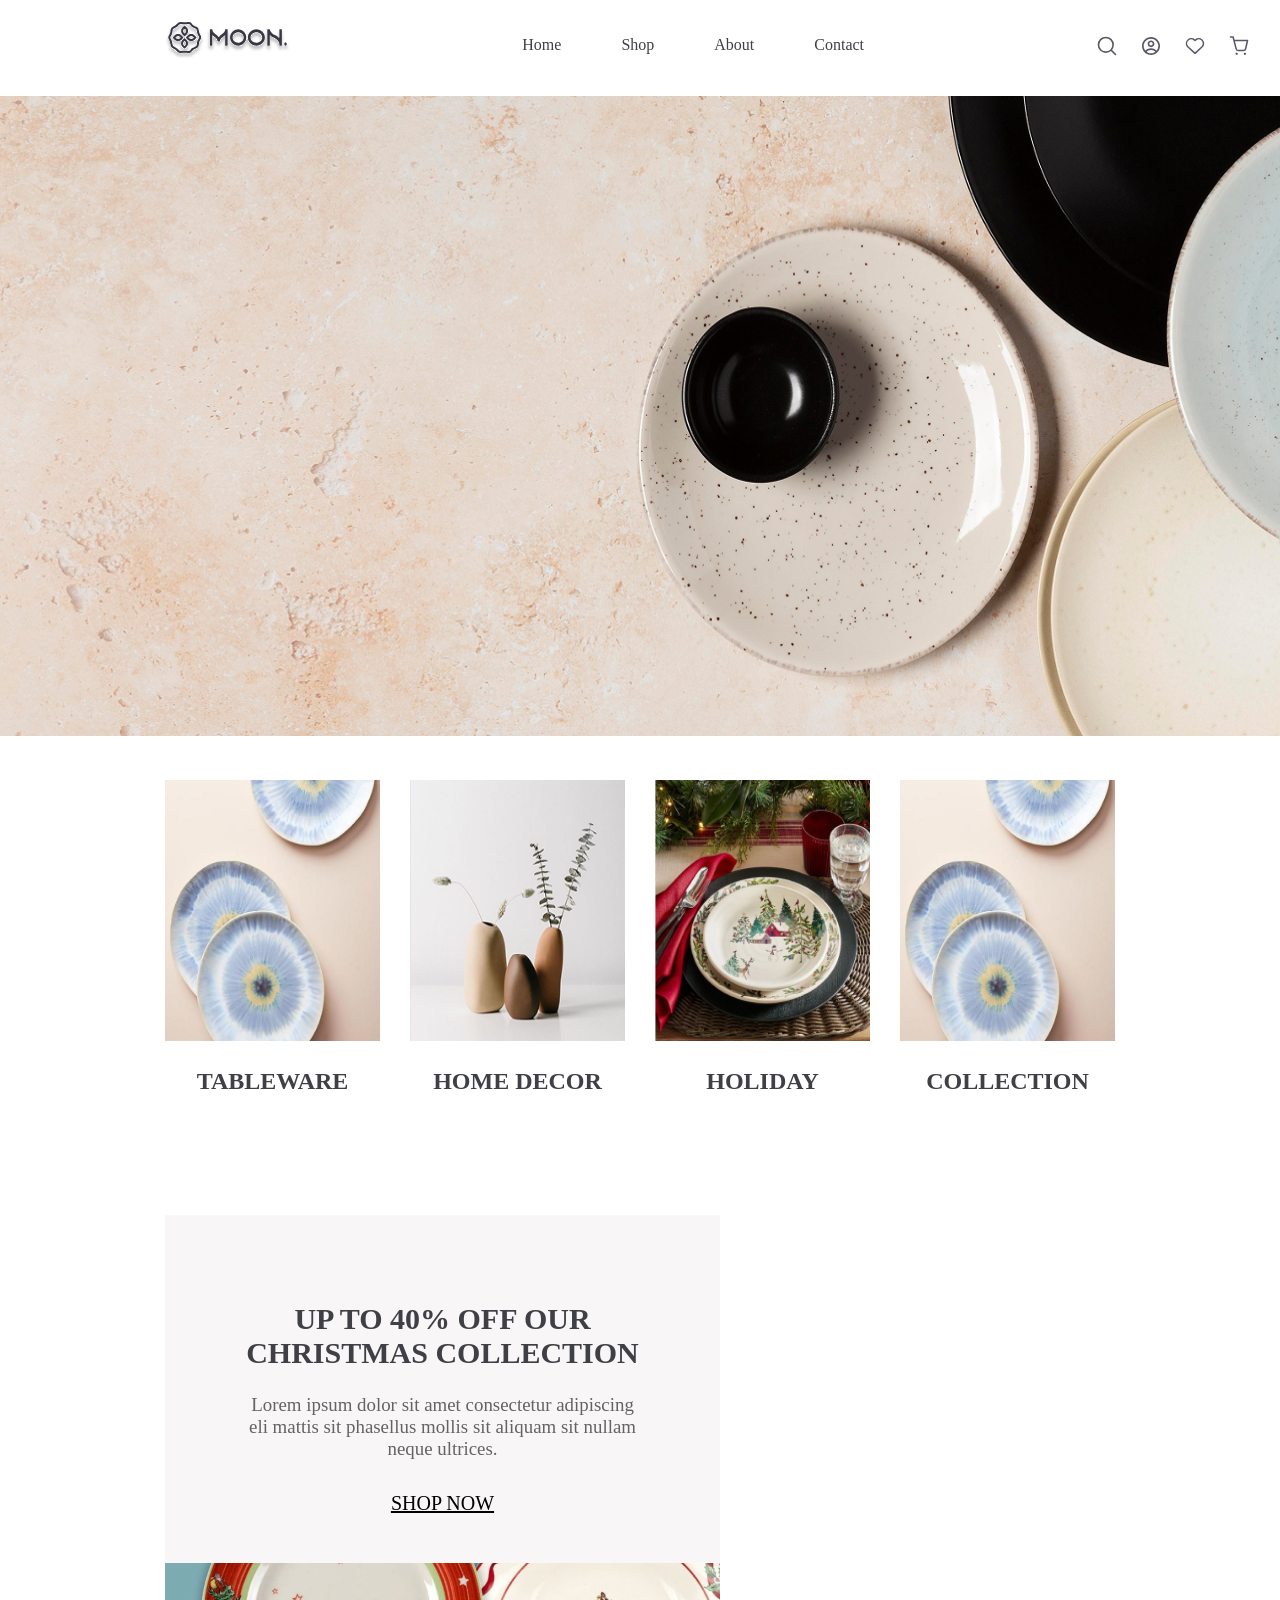
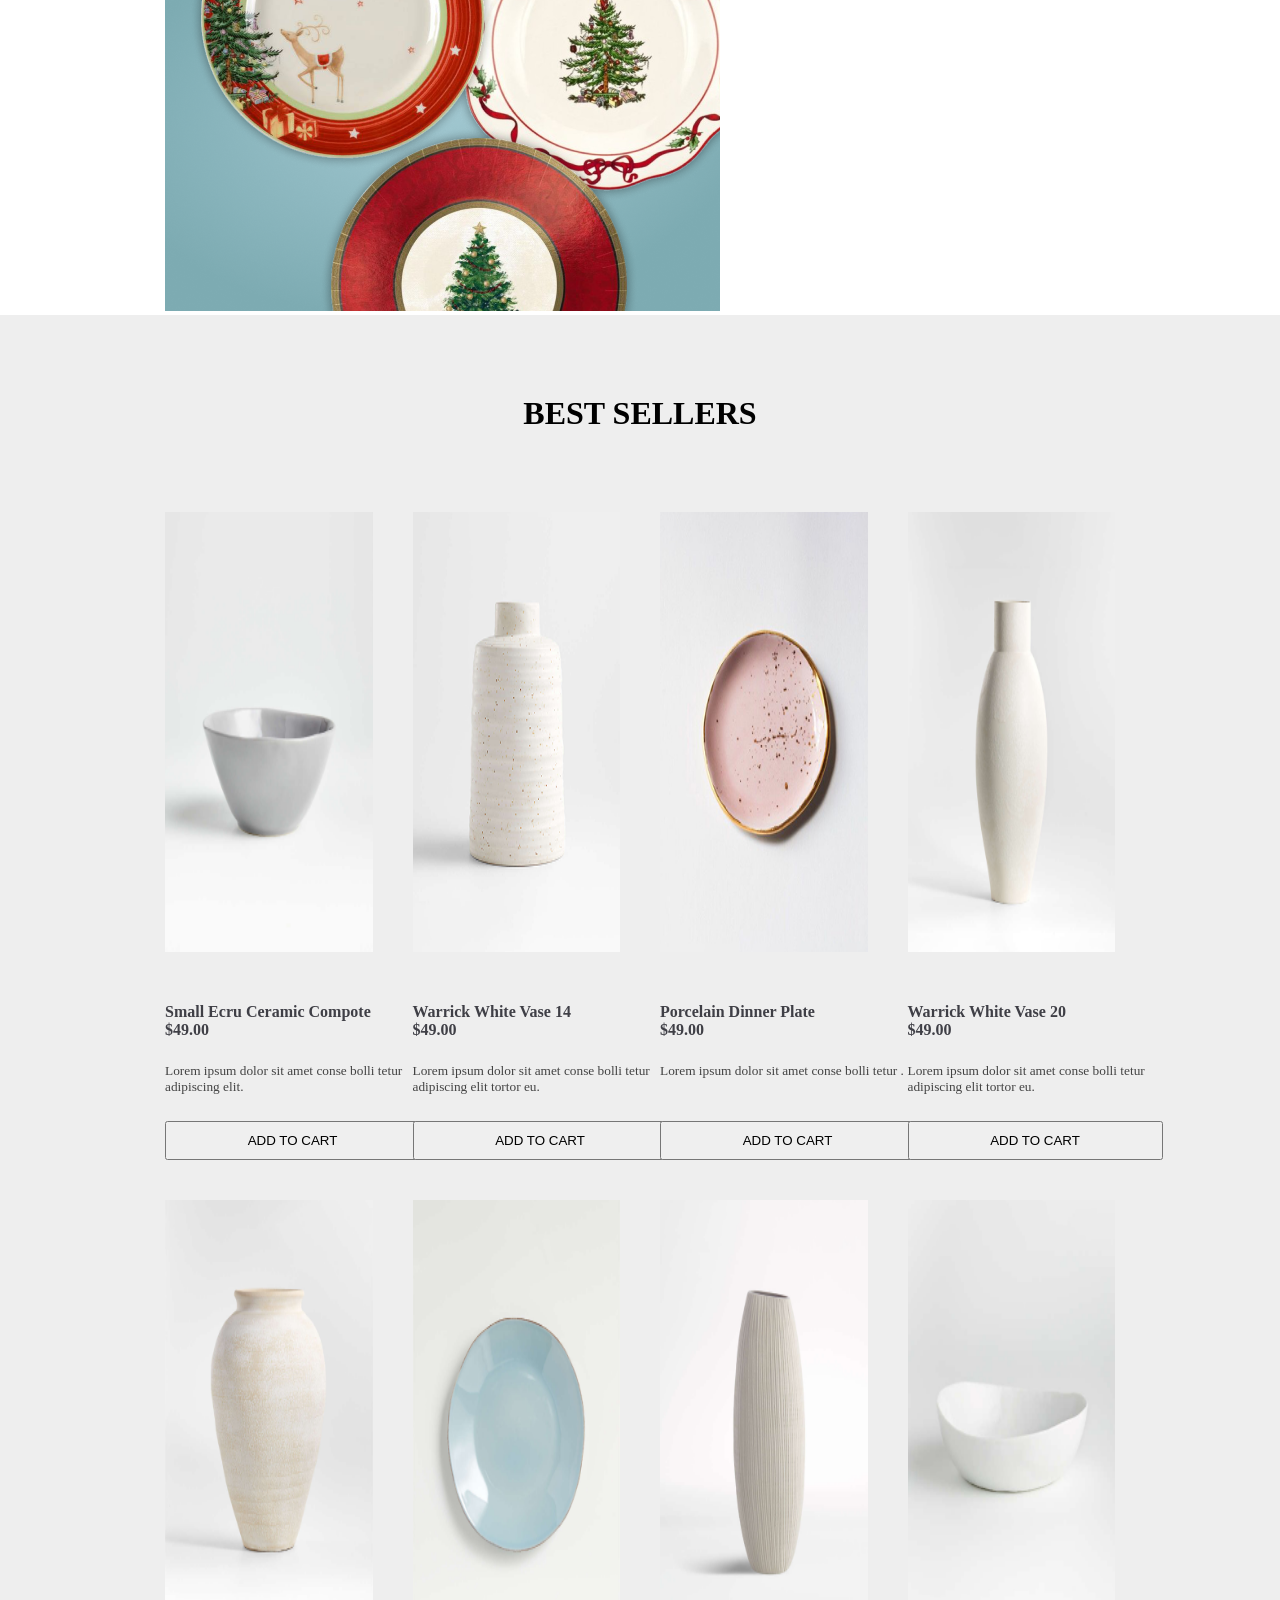
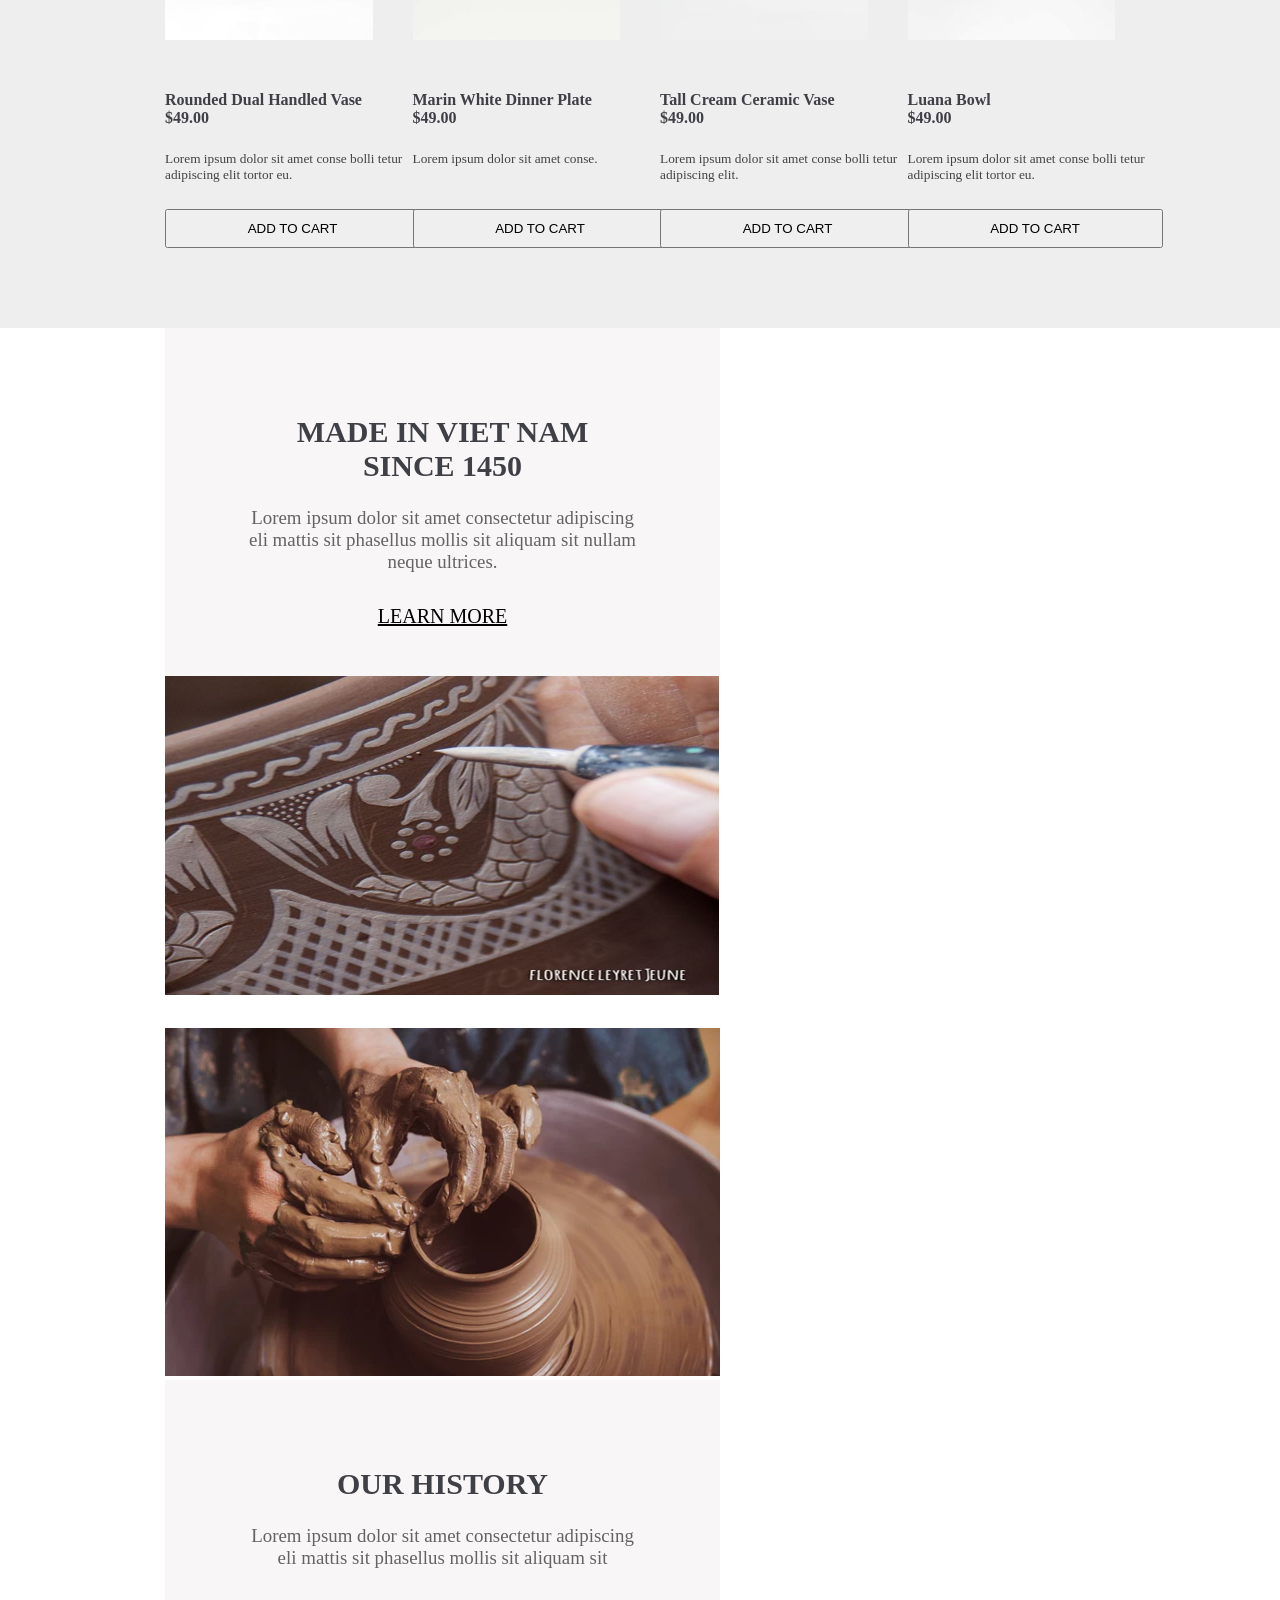
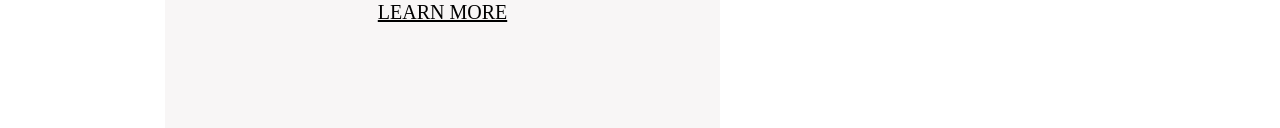
==== index.html @ b646a0d9 """ ====
<!DOCTYPE html>
<html lang="en">

<head>
    <meta charset="UTF-8">
    <meta name="viewport" content="width=device-width, initial-scale=1.0">
    <title>moon</title>
    <link rel="stylesheet" href="./assets/css/main.css" />
</head>

<body>
    <!-- this is the head of the page -->
    <div class="header">

        <div class="logo">
            <img src="./assets/img/logo.svg" width="145px" height="38.33px" />
        </div>

        <div class="list">
            <ul>
                <li> <a href="#"> Home</a> </li>
                <li> <a href="#"> Shop</a></li>
                <li> <a href="#"> About</a></li>
                <li> <a href="#"> Contact</a> </li>
            </ul>
        </div>

        <div class="icon">
            <ul>
                <li> <a href="#"> <img src="./assets/img/Search.svg" /> </a> </li>
                <li> <a href="#"> <img src="./assets/img/Avatar.svg" /> </a> </li>
                <li> <a href="#"> <img src="./assets/img/Heart.svg" /> </a> </li>
                <li> <a href="#"> <img src="./assets/img/Shopping cart.svg" /> </a> </li>
            </ul>
        </div>
    </div>

    <!-- This is a section num 1 -->
    <div class="slider">
        <img src="./assets/img/flat-lay-composition-different-sized-plates 1.png" width="100% " height="640px" />
    </div>


    <!-- This is a section num 2-->
    <div class="collection-section">

        <div class="collection">
            <img src="./assets/img/Collection.png" width="255px" height="261px" />
            <h2> TABLEWARE</h2>
        </div>


        <div class="collection">
            <img src="./assets/img/home decor.png" width="255px" height="261px" />
            <h2> HOME DECOR</h2>
        </div>

        <div class="collection">
            <img src="./assets/img/holiday.png" width="255px" height="261px" />
            <h2> HOLIDAY</h2>
        </div>


        <div class="collection">
            <img src="./assets/img/Collection.png" width="255px" height="261px" />
            <h2> COLLECTION</h2>
        </div>

    </div>


    <!-- This is a section num 3-->
    <div class="ecommerce">

        <div class="grid">
            <h2>UP TO 40% OFF OUR CHRISTMAS COLLECTION</h2>
            <p>Lorem ipsum dolor sit amet consectetur adipiscing eli mattis sit phasellus mollis sit aliquam sit nullam
                neque ultrices.</p>
            <a href="#"> SHOP NOW</a>
        </div>

        <div> <img src="./assets/img/our Christmas collection.png" width="555px" height="348px" />
        </div>


    </div>



    <!-- This is a section num 4 -->

    <div class="v2">

        <h1> BEST SELLERS </h1>


        <div class="Bestsellers">


            <div class=" size">
                <img src="./assets/img/Small Ecru Ceramic Compote $49.00.png" width="289px" height="440px" />
                <h2>Small Ecru Ceramic Compote <br /> $49.00 </h2>

                <p>Lorem ipsum dolor sit amet conse bolli tetur adipiscing elit.</p>
                <button>ADD TO CART</button>
            </div>


            <div class="size">
                <img src="./assets/img/Warrick White Vase 14 $49.png" width="289px" height="440px" />
                <h2> Warrick White Vase 14 <br /> $49.00</h2>
                <p> Lorem ipsum dolor sit amet conse bolli tetur adipiscing elit tortor eu.</p>
                <button>ADD TO CART</button>
            </div>


            <div class="size">
                <img src="./assets/img/Porcelain Dinner Plate $49.00.png" width="289px" height="440px" />
                <h2> Porcelain Dinner Plate
                    <br /> $49.00
                </h2>
                <p> Lorem ipsum dolor sit amet conse bolli tetur .</p>
                <button>ADD TO CART</button>
            </div>


            <div class="size">
                <img src="./assets/img/Warrick White Vase 20 $49.00.png" width="289px" height="440px" />
                <h2> Warrick White Vase 20
                    <br /> $49.00
                </h2>
                <p> Lorem ipsum dolor sit amet conse bolli tetur adipiscing elit tortor eu.</p>
                <button>ADD TO CART</button>
            </div>


            <div class="size">
                <img src="./assets/img/Rounded Dual Handled Vase $49.00.png" width="289px" height="440px" />
                <h2> Rounded Dual Handled Vase <br /> $49.00</h2>
                <p> Lorem ipsum dolor sit amet conse bolli tetur adipiscing elit tortor eu.</p>
                <button>ADD TO CART</button>
            </div>


            <div class="size">
                <img src="./assets/img/Marin White Dinner Plate $49.00.png" width="289px" height="440px" />
                <h2> Marin White Dinner Plate <br /> $49.00</h2>
                <p> Lorem ipsum dolor sit amet conse.</p>
                <button>ADD TO CART</button>
            </div>


            <div class="size">
                <img src="./assets/img/Tall Cream Ceramic Vase.png" width="289px" height="440px" />
                <h2> Tall Cream Ceramic Vase <br /> $49.00 </h2>
                <p>Lorem ipsum dolor sit amet conse bolli tetur adipiscing elit. </p>
                <button>ADD TO CART</button>
            </div>


            <div class="size">
                <img src="./assets/img/Luana Bowl $49.00.png" width="289px" height="440px" />
                <h2>Luana Bowl <br /> $49.00 </h2>
                <p> Lorem ipsum dolor sit amet conse bolli tetur adipiscing elit tortor eu.</p>
                <button>ADD TO CART</button>
            </div>


        </div>
    </div>


    <!-- This is a section num 5 -->

    <div class="row-sec">

        <div class="row">
            <h2> MADE IN VIET NAM <br /> SINCE 1450 </h2>
            <p> Lorem ipsum dolor sit amet consectetur adipiscing eli mattis
                sit phasellus mollis sit aliquam sit nullam
                neque ultrices. </p>
            <a href="#"> LEARN MORE</a>
        </div>

        <div> <img src="./assets/img/madeinvit.png" width="555px" height="348px" /> </div>
    </div>



    <div class="row-sec">

        <div> <img src="./assets/img/our his.png" width="555px" height="348px" /> </div>

        <div class="row">
            <h2> OUR HISTORY</h2>
            <p>Lorem ipsum dolor sit amet consectetur adipiscing eli mattis sit
                phasellus mollis sit aliquam sit </p>
            <a href="#"> LEARN MORE</a>
        </div>


    </div>


</body>

</html>
---- assets/css/main.css ----
* {
    padding: 0;
    margin: 0;
    box-sizing: border-box;
}

.header {
    flex-wrap: wrap;
    display: flex;
    gap: 232.5px;
}

.logo {
    padding: 21.84px 0px;
    margin-left: 165px;
}

.list ul {
    padding: 36px 0px;
    display: flex;
    list-style-type: none;
    gap: 60px;
}


.list a {
    text-decoration: none !important;
    color: #3f3f46;
}


.icon ul {
    display: flex;
    list-style-type: none;
    gap: 24px;
    padding: 36px 0px;
}

.collection-section {
    flex-wrap: wrap;
    padding-top: 40px;
    padding-bottom: 40px;
    margin: 0px 165px;
    display: flex;
    text-align: center;
    gap: 30px;

}


.collection {

    width: calc((100% - 90px) /4);
}

img {
    width: 100%;
}

h2 {
    margin-top: 23px;
    color: #3f3f46;
}


.Bestsellers {
    flex-wrap: wrap;
    display: flex;
    gap: 40px;
    text-align: left;
    padding-left: 165px;
    padding-right: 165px;
}


.Bestsellers h2 {

    padding: 24px 0px;
    font-size: medium;
}

.Bestsellers p {

    font-size: smaller;
    color: #434343;
    width: 255px;
    height: 32px;
    padding-bottom: 58px;
}

.Bestsellers button {
    width: 255px;
    height: 39px;

}

.v2 {

    padding-bottom: 80px;
    background-color: #EEEEEE;

}

h1 {
    padding: 80px 0px;

    text-align: center
}

.size {
    width: calc((100% - 120px) /4);
}

.ecommerce {
    display: flex;
    flex-wrap: wrap;
    padding-left: 165px;
    padding-right: 165px;
    margin-top: 80px;
}

.grid {
    text-align: center;
    background-color: #f8f6f6;
    width: 555px;
    height: 348px;
}

.grid h2 {
    padding-top: 64px;
    padding-bottom: 24px;
    padding-left: 78.5px;
    padding-right: 78.5px;
    font-size: 30px;
}

.grid p {
    padding-top: 0px;
    padding-bottom: 32px;
    padding-left: 83px;
    padding-right: 83px;
    text-align: center;
    font-size: 18.89px;
    color: #646363;
}

.grid a {
    font-size: 20px;
    color: black;
}



.row-sec {
    display: flex;
    flex-wrap: wrap;
    padding-left: 165px;
    padding-right: 165px;
    margin-top: 0px;
}


.row {
    background-color: #f8f6f6;
    text-align: center;
    width: 555px;
    height: 348px;
}

.row h2 {
    padding-top: 64px;
    padding-bottom: 24px;
    padding-left: 78.5px;
    padding-right: 78.5px;
    font-size: 30px;
}

.row p {
    width: 555px;
    padding-top: 0px;
    padding-bottom: 32px;
    padding-left: 83px;
    padding-right: 83px;
    text-align: center;
    font-size: 18.89px;
    color: #646363;

}

.row a {
    font-size: 20px;
    color: black;
}

.row-sec img {
    width: 555px;
    height: 348px;
}
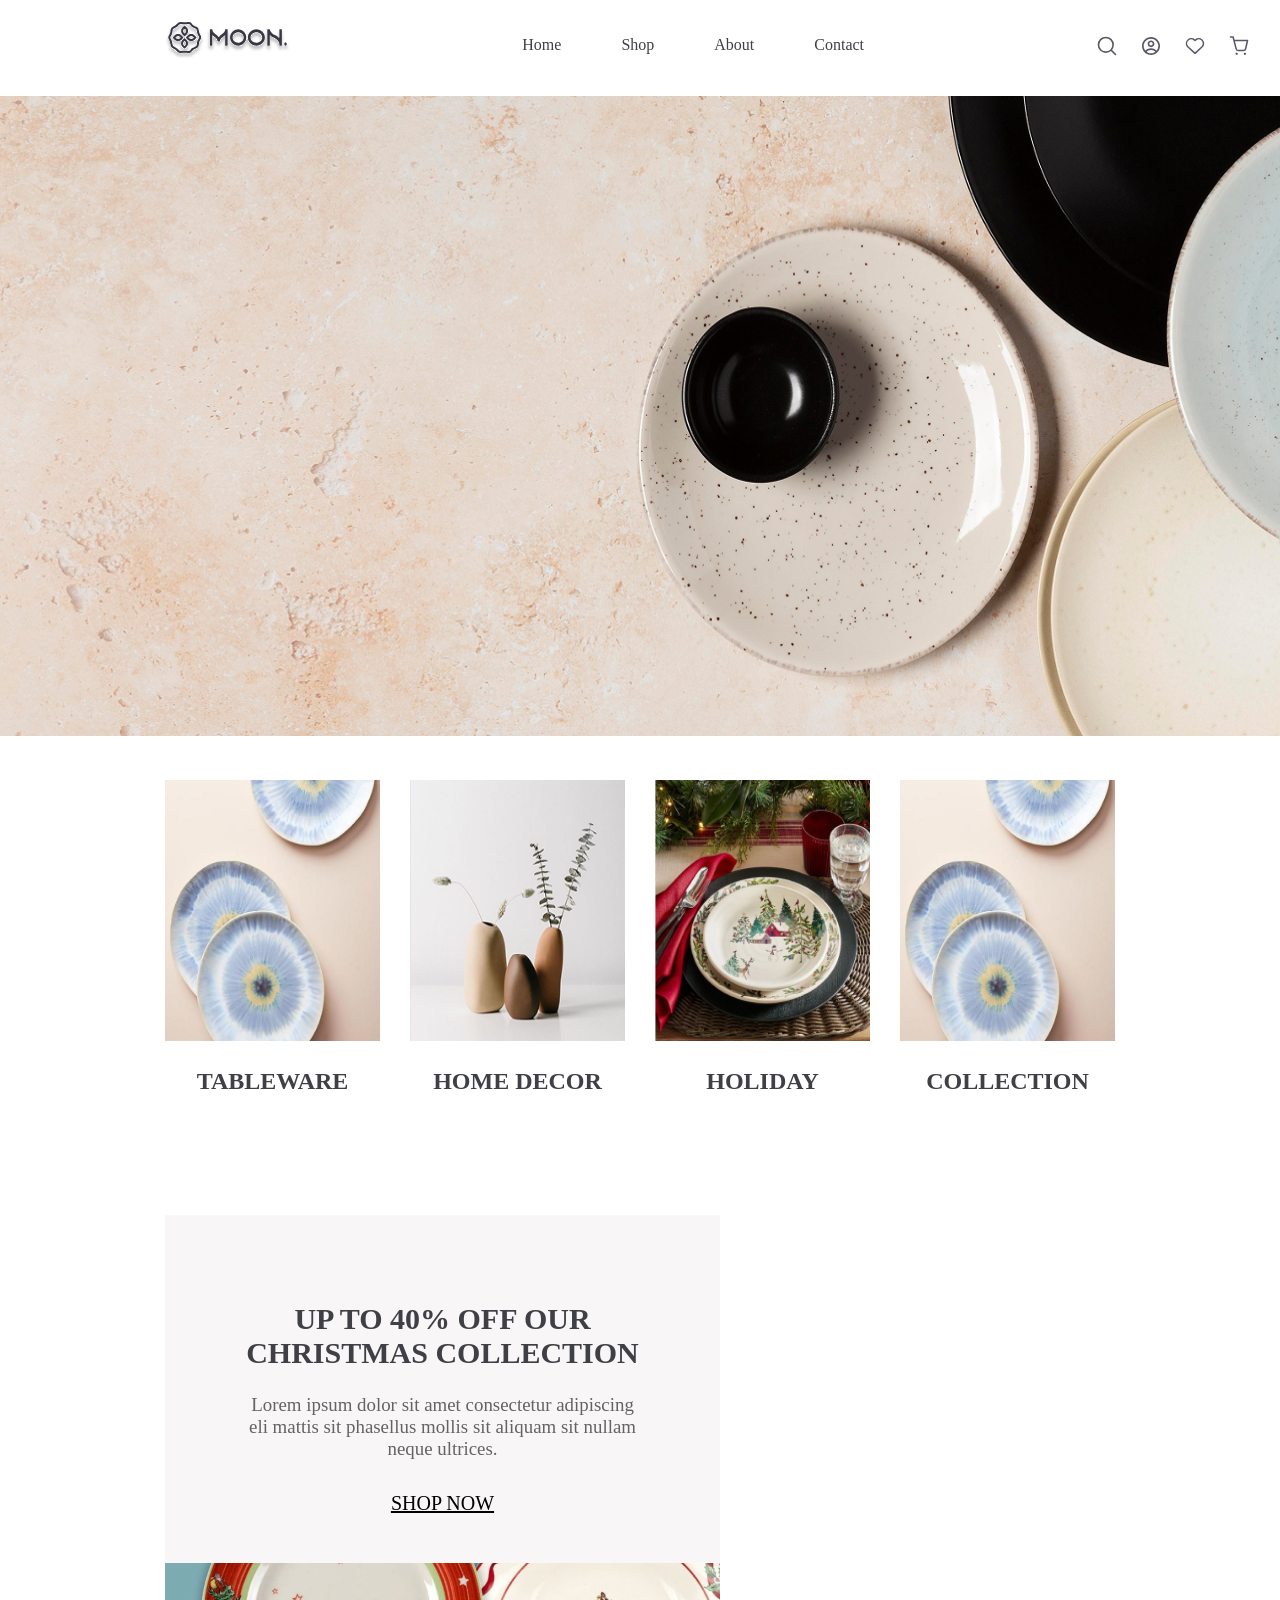
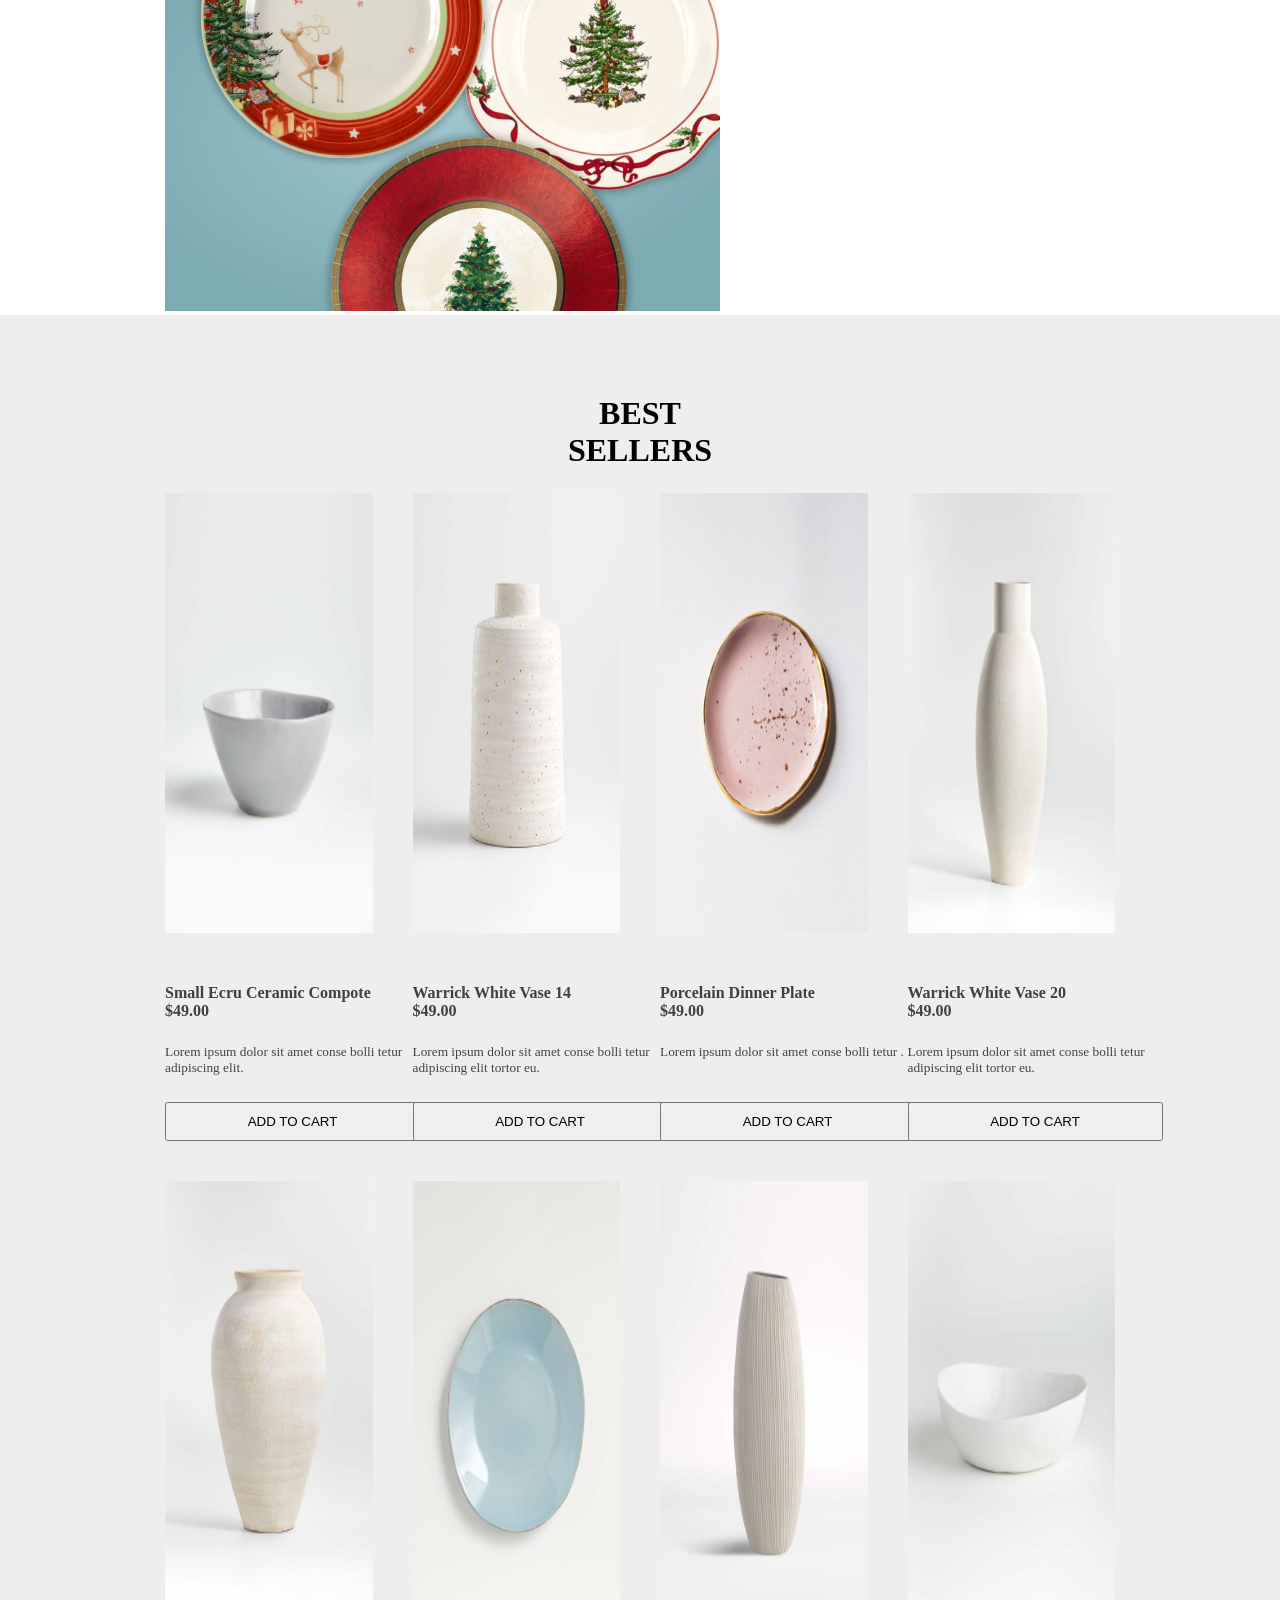
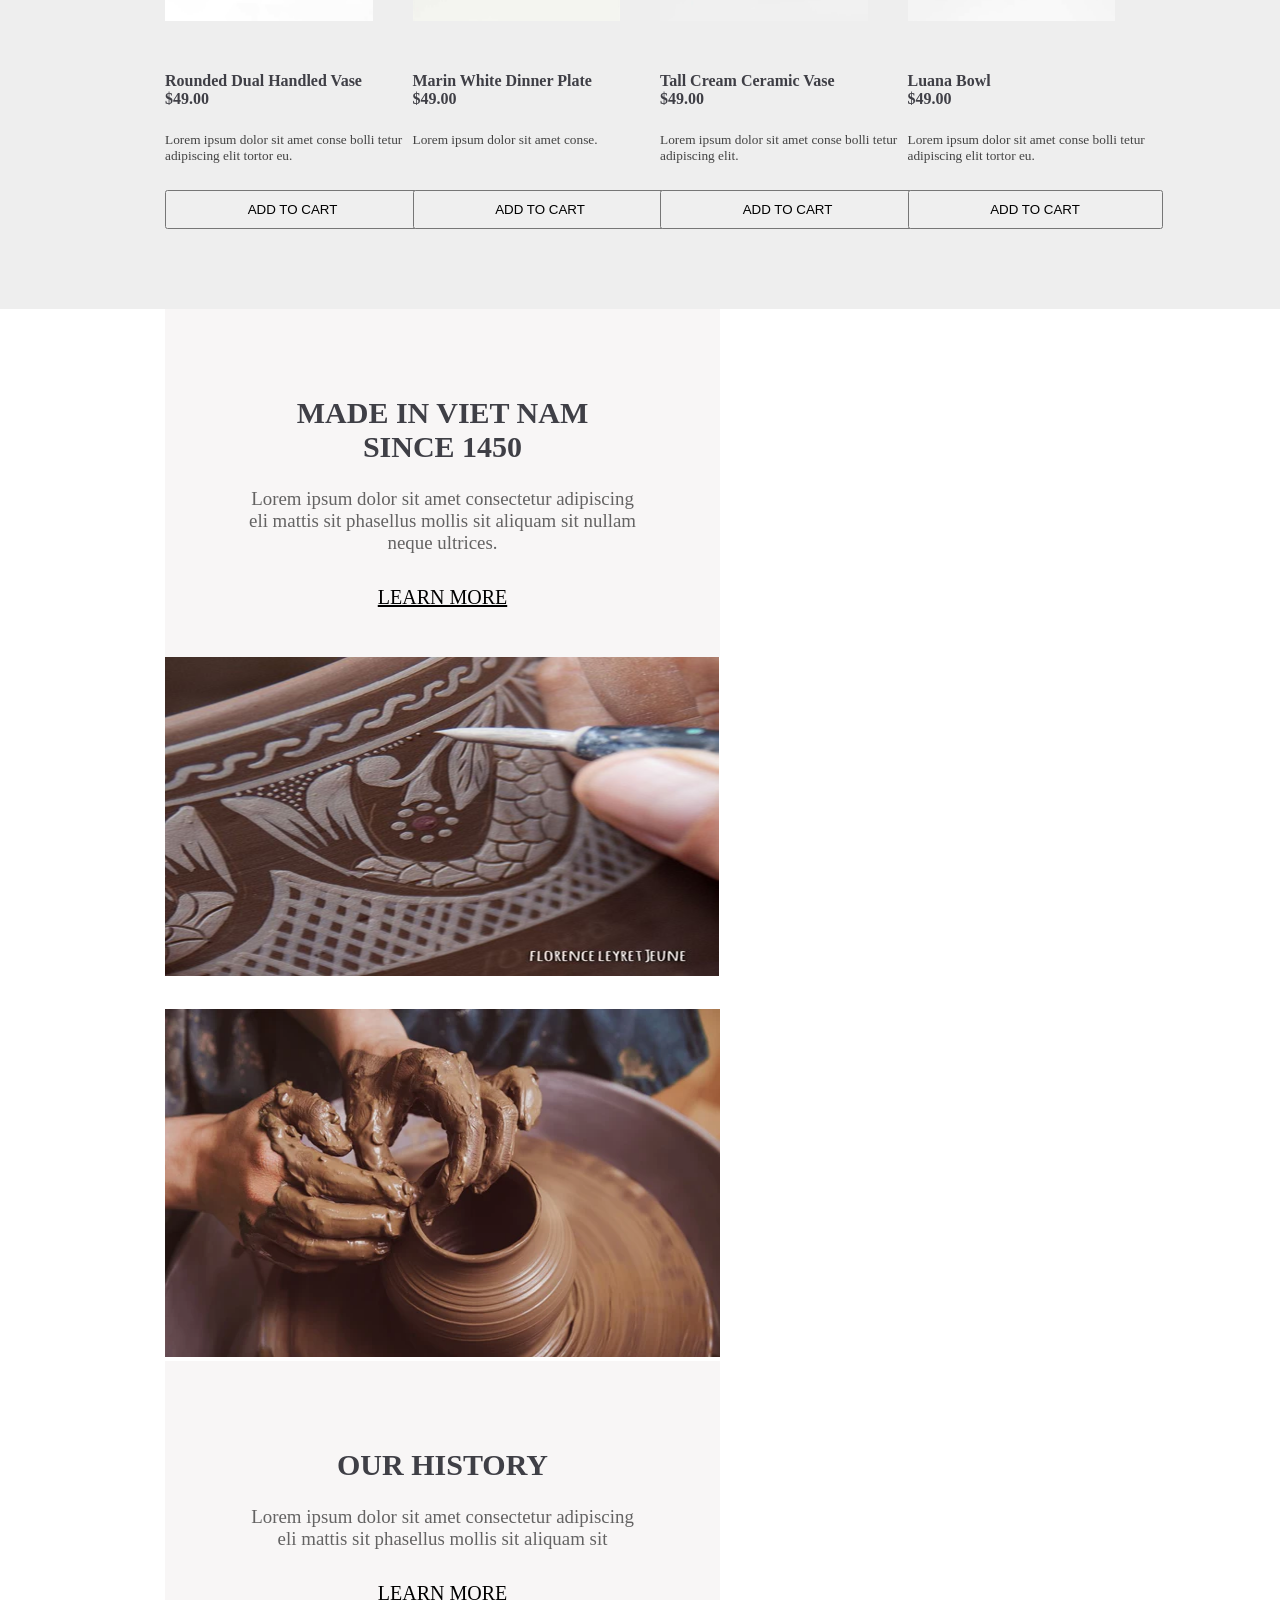
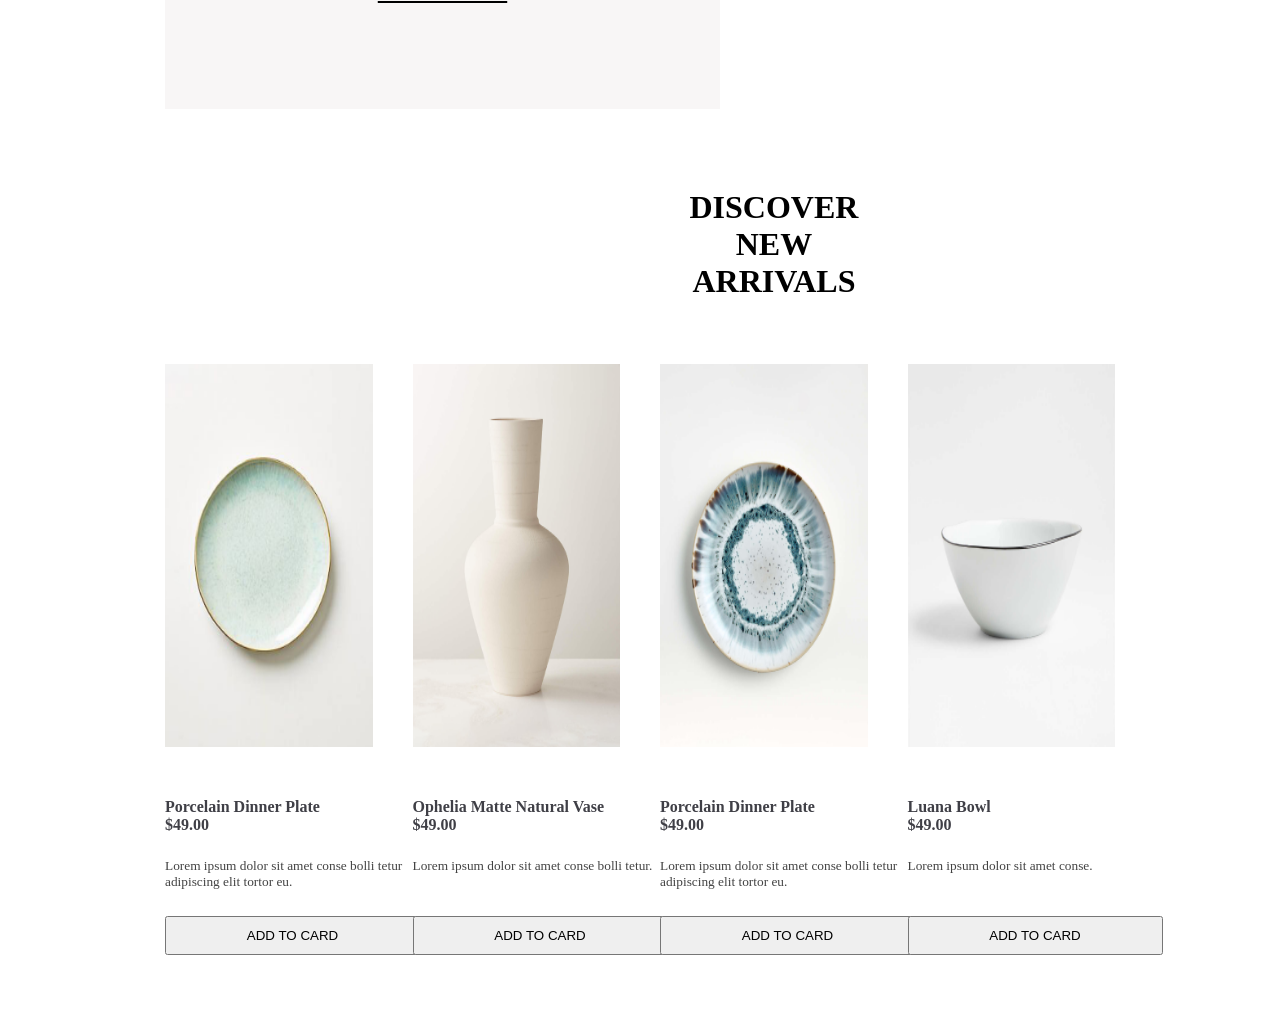
==== commit d13eab34: """ ====
--- a/index.html
+++ b/index.html
@@ -198,8 +198,63 @@
             <a href="#"> LEARN MORE</a>
         </div>
 
-
-    </div>
+    </div>
+
+    <!-- This is a section num 6 -->
+
+    <div class="v1">
+
+        <div class="Bestsellers">
+
+            <h1> DISCOVER NEW ARRIVALS </h1>
+
+
+            <div class="size">
+                <img src="./assets/img/Porcelain Dinner Plate $49.png" width="255px " height="383px" />
+                <h2> Porcelain Dinner Plate
+                    <br /> $49.00
+                </h2>
+                <p>Lorem ipsum dolor sit amet conse bolli tetur adipiscing elit tortor eu. </p>
+                <button> ADD TO CARD </button>
+            </div>
+
+
+            <div class="size">
+                <img src="./assets/img/Ophelia Matte Natural  Vase $49.00.png" width="255px " height="383px" />
+                <h2> Ophelia Matte Natural Vase
+                    <br /> $49.00
+                </h2>
+                <p>Lorem ipsum dolor sit amet conse bolli tetur. </p>
+                <button>ADD TO CARD </button>
+
+            </div>
+
+
+            <div class="size">
+
+                <img src="./assets/img/Porcelain Dinner Plate.png" width="255px " height="383px" />
+                <h2>Porcelain Dinner Plate <br />$49.00 </h2>
+                <p> Lorem ipsum dolor sit amet conse bolli tetur adipiscing elit tortor eu.</p>
+                <button> ADD TO CARD </button>
+            </div>
+
+
+
+            <div class="size">
+                <img src="./assets/img/Luana Bowl $49.png" width="255px" height="383px" />
+                <h2> Luana Bowl
+                    <br /> $49.00
+                </h2>
+                <p> Lorem ipsum dolor sit amet conse.</p>
+                <button> ADD TO CARD </button>
+
+
+            </div>
+        </div>
+
+
+    </div>
+
 
 
 </body>
--- a/assets/css/main.css
+++ b/assets/css/main.css
@@ -71,6 +71,7 @@
     padding-left: 165px;
     padding-right: 165px;
 }
+
 
 
 .Bestsellers h2 {
@@ -95,16 +96,22 @@
 }
 
 .v2 {
-
     padding-bottom: 80px;
     background-color: #EEEEEE;
-
+}
+
+.v1 {
+    padding-bottom: 80px;
 }
 
 h1 {
-    padding: 80px 0px;
-
-    text-align: center
+
+    padding-left: 524.5px;
+    padding-right: 524.5px;
+    padding-top: 80px;
+    padding-bottom: 24px;
+    font-size: 200%;
+    text-align: center;
 }
 
 .size {
@@ -176,7 +183,7 @@
 }
 
 .row p {
-    width: 555px;
+
     padding-top: 0px;
     padding-bottom: 32px;
     padding-left: 83px;
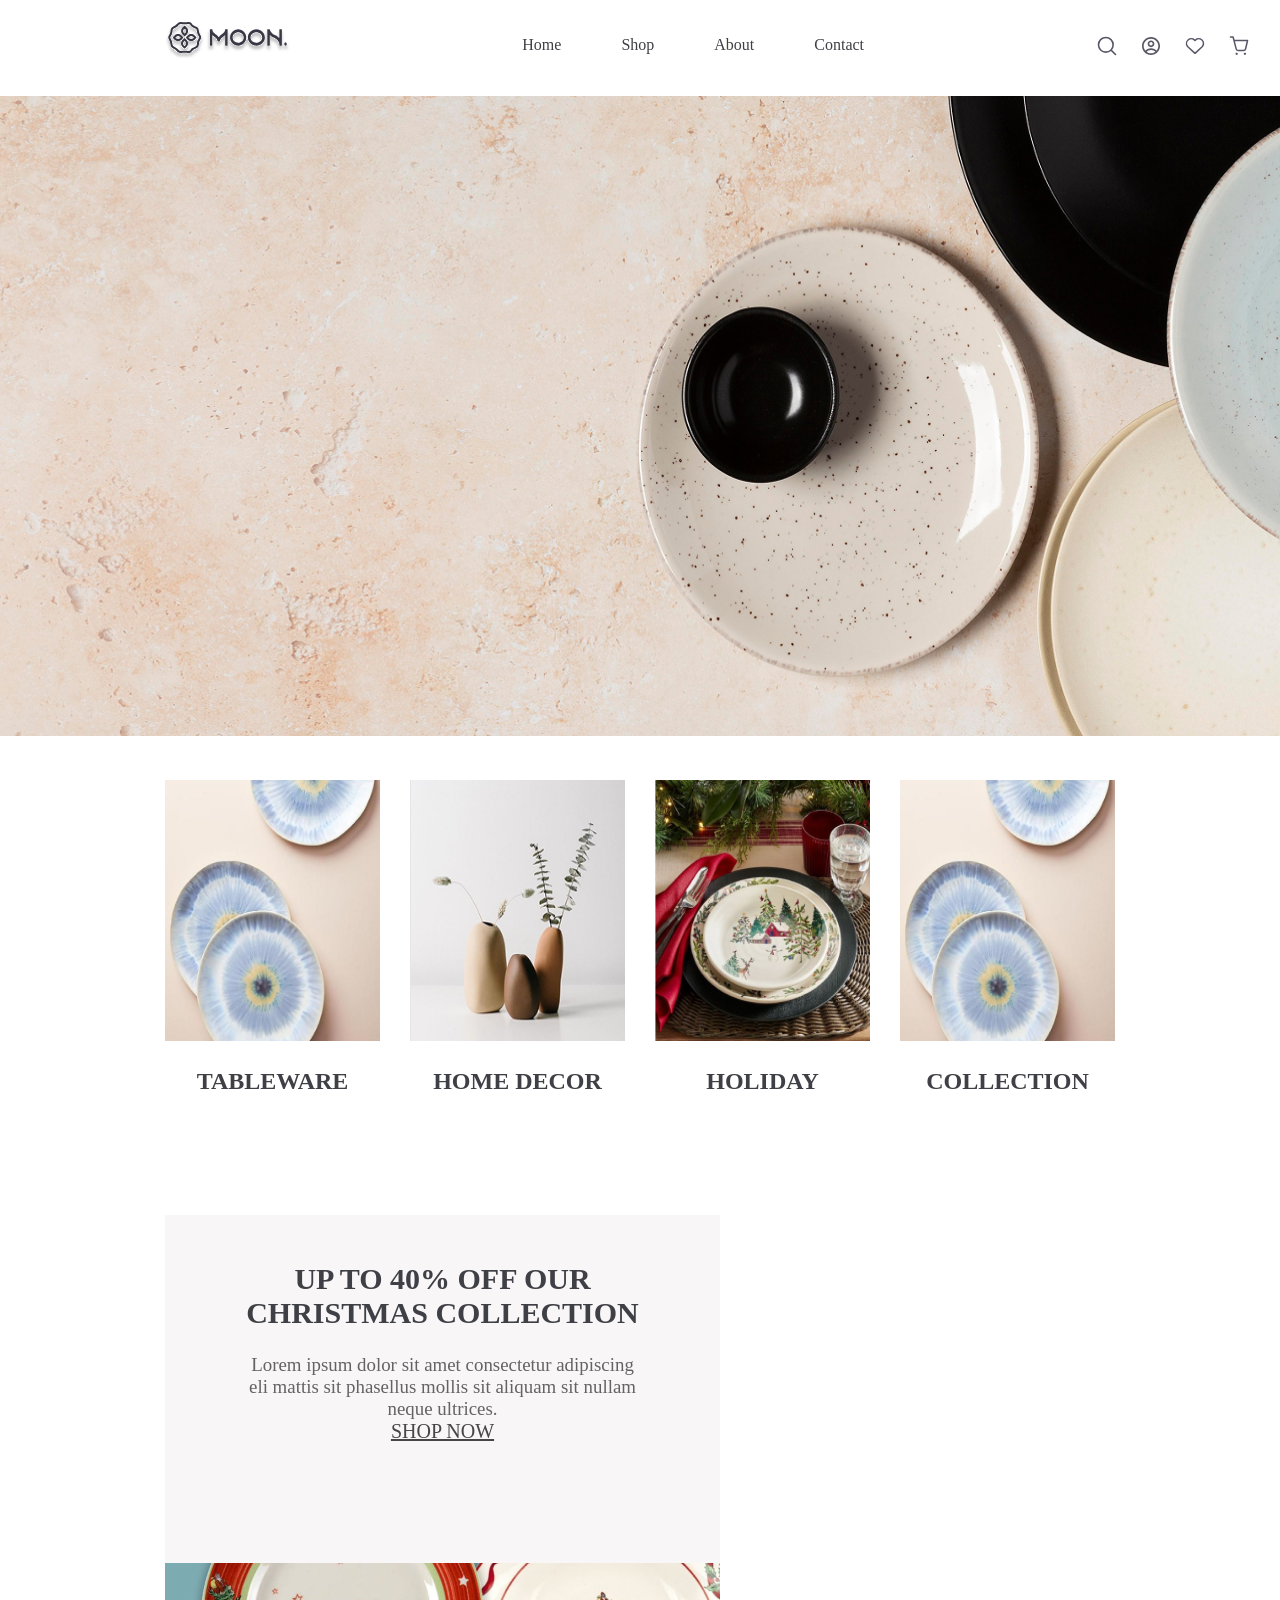
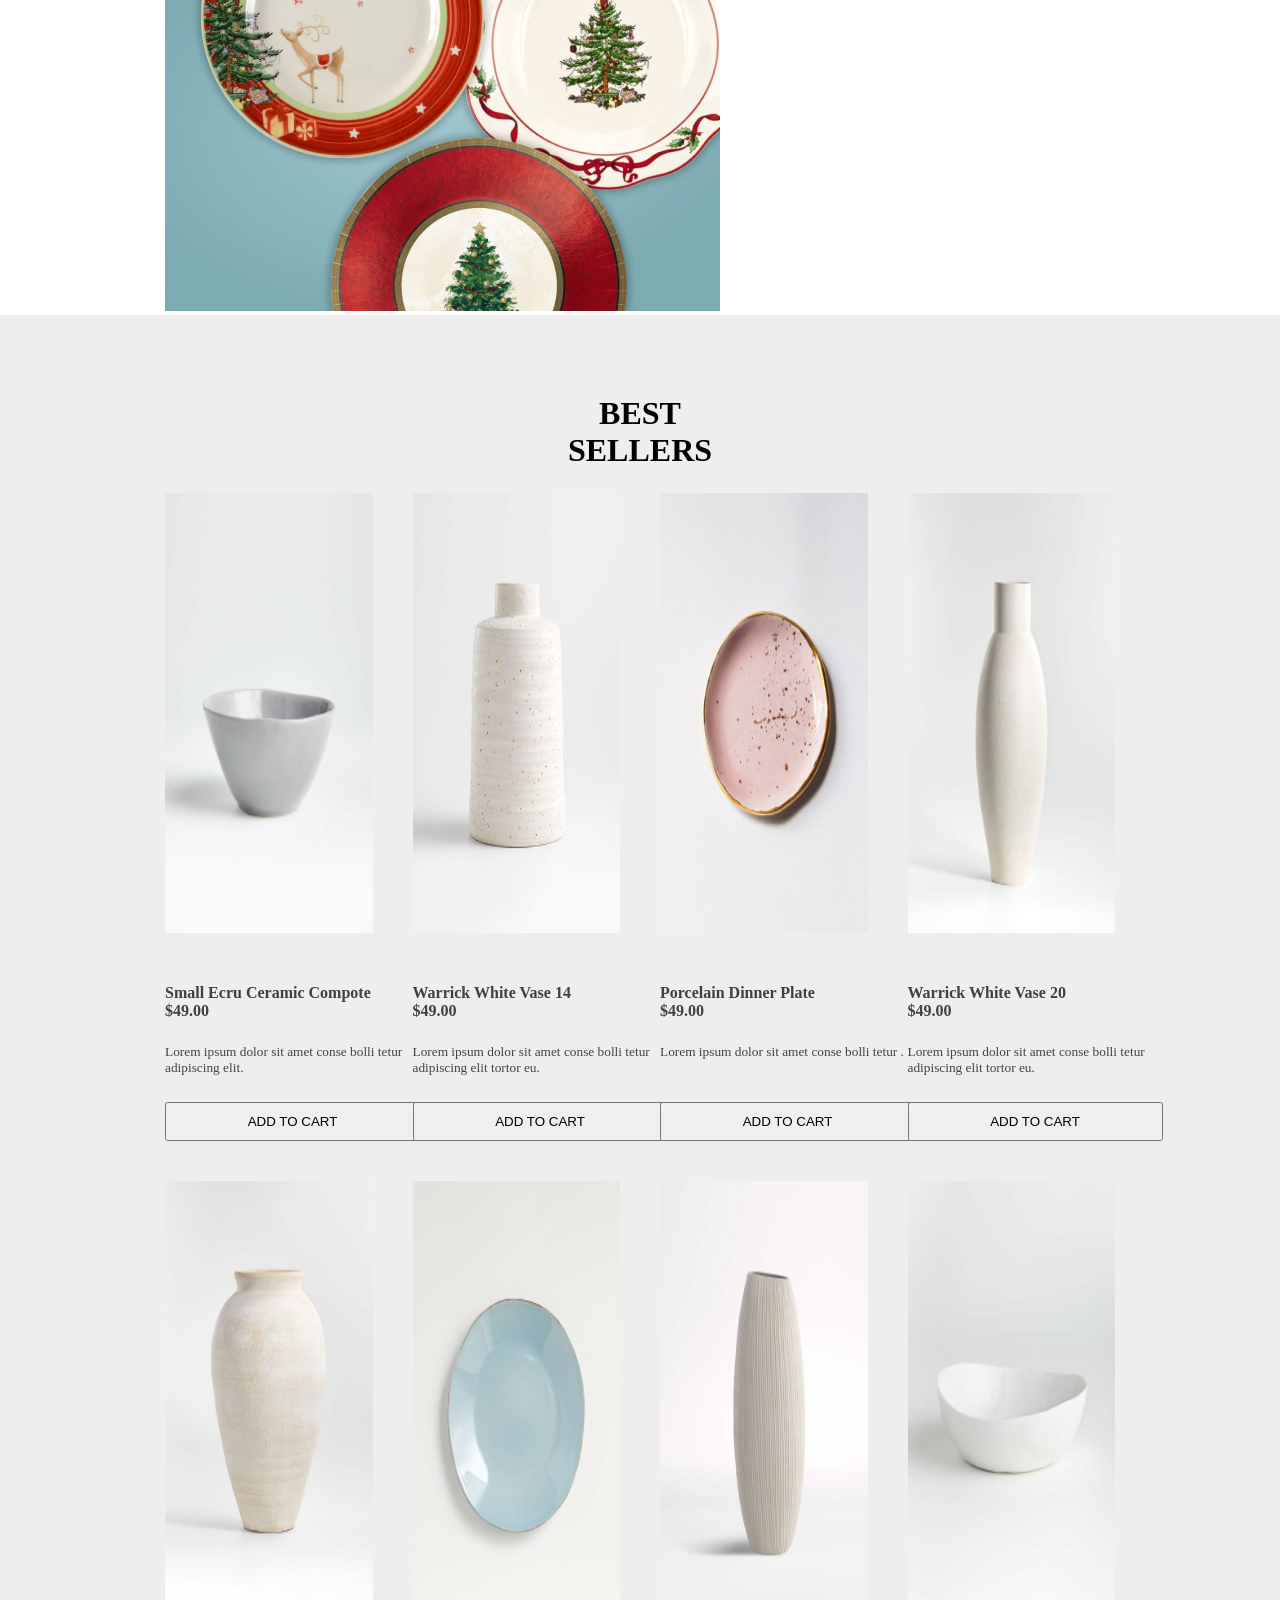
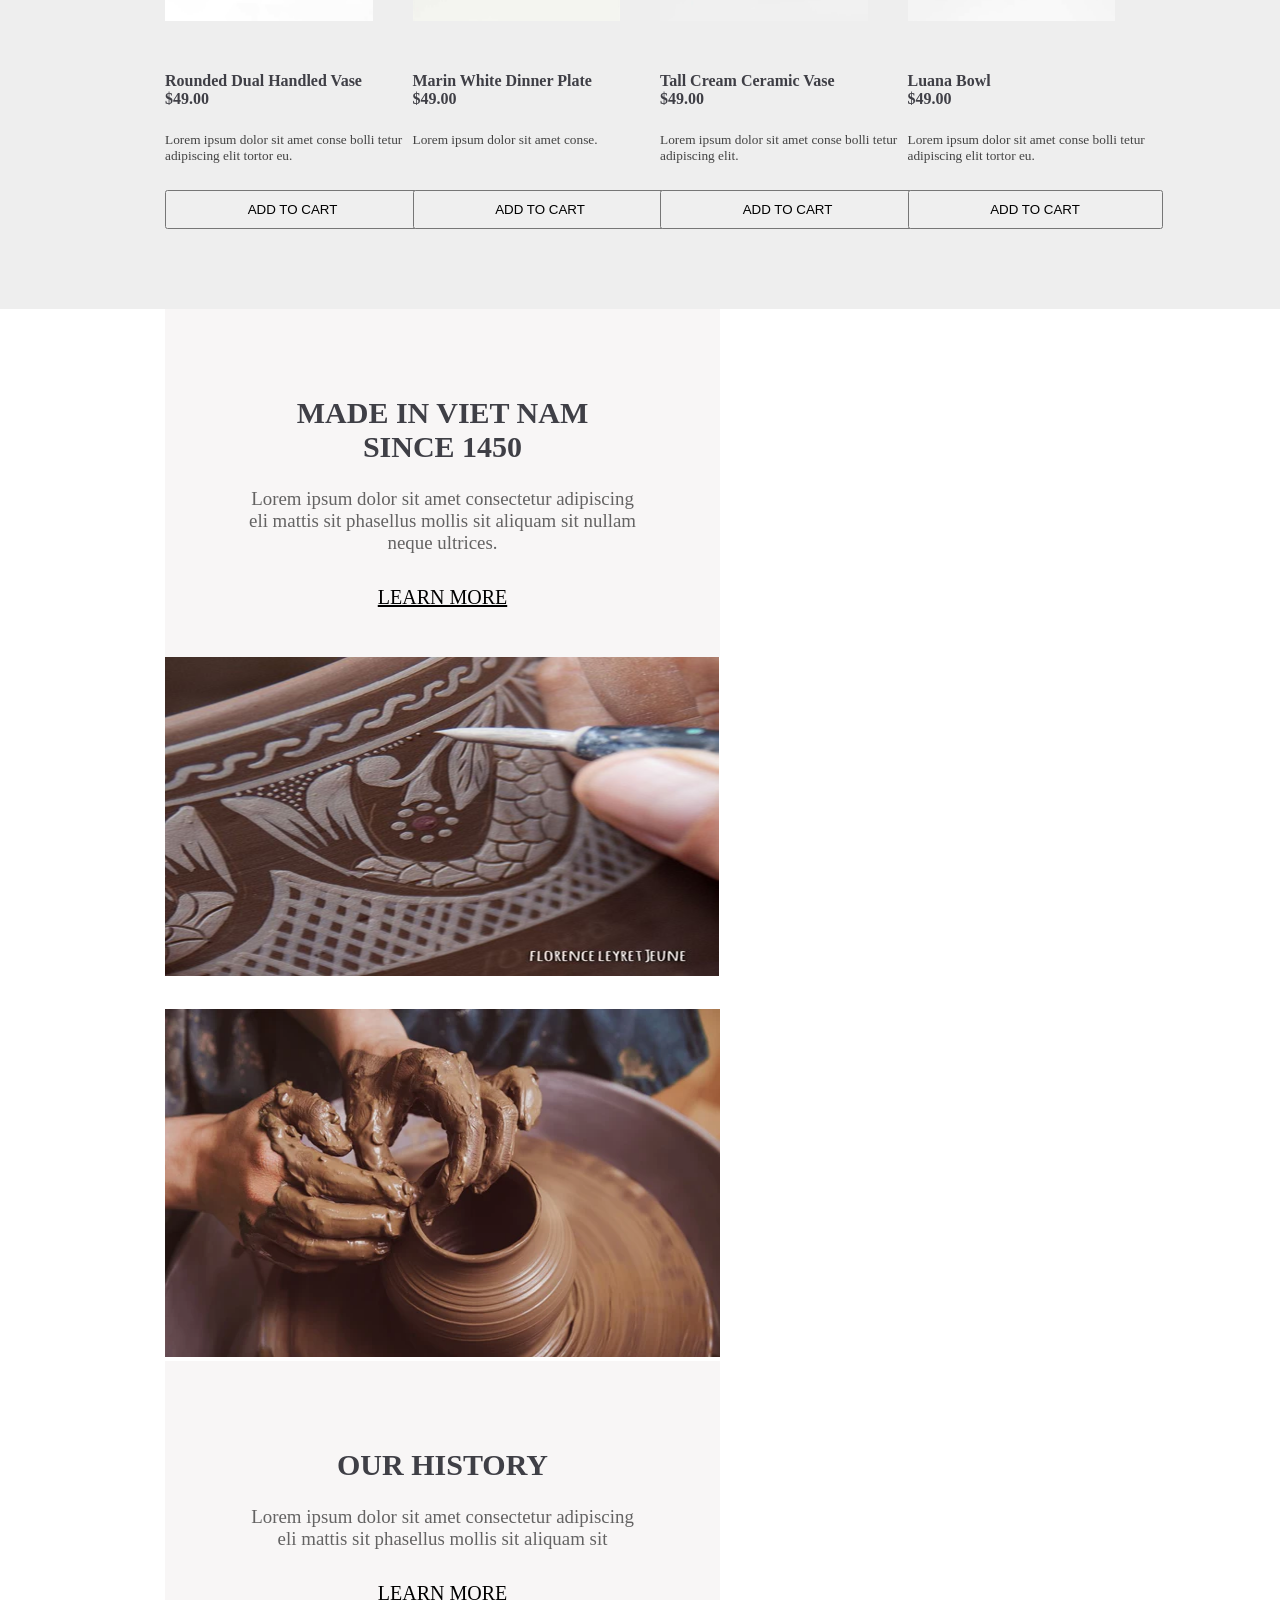
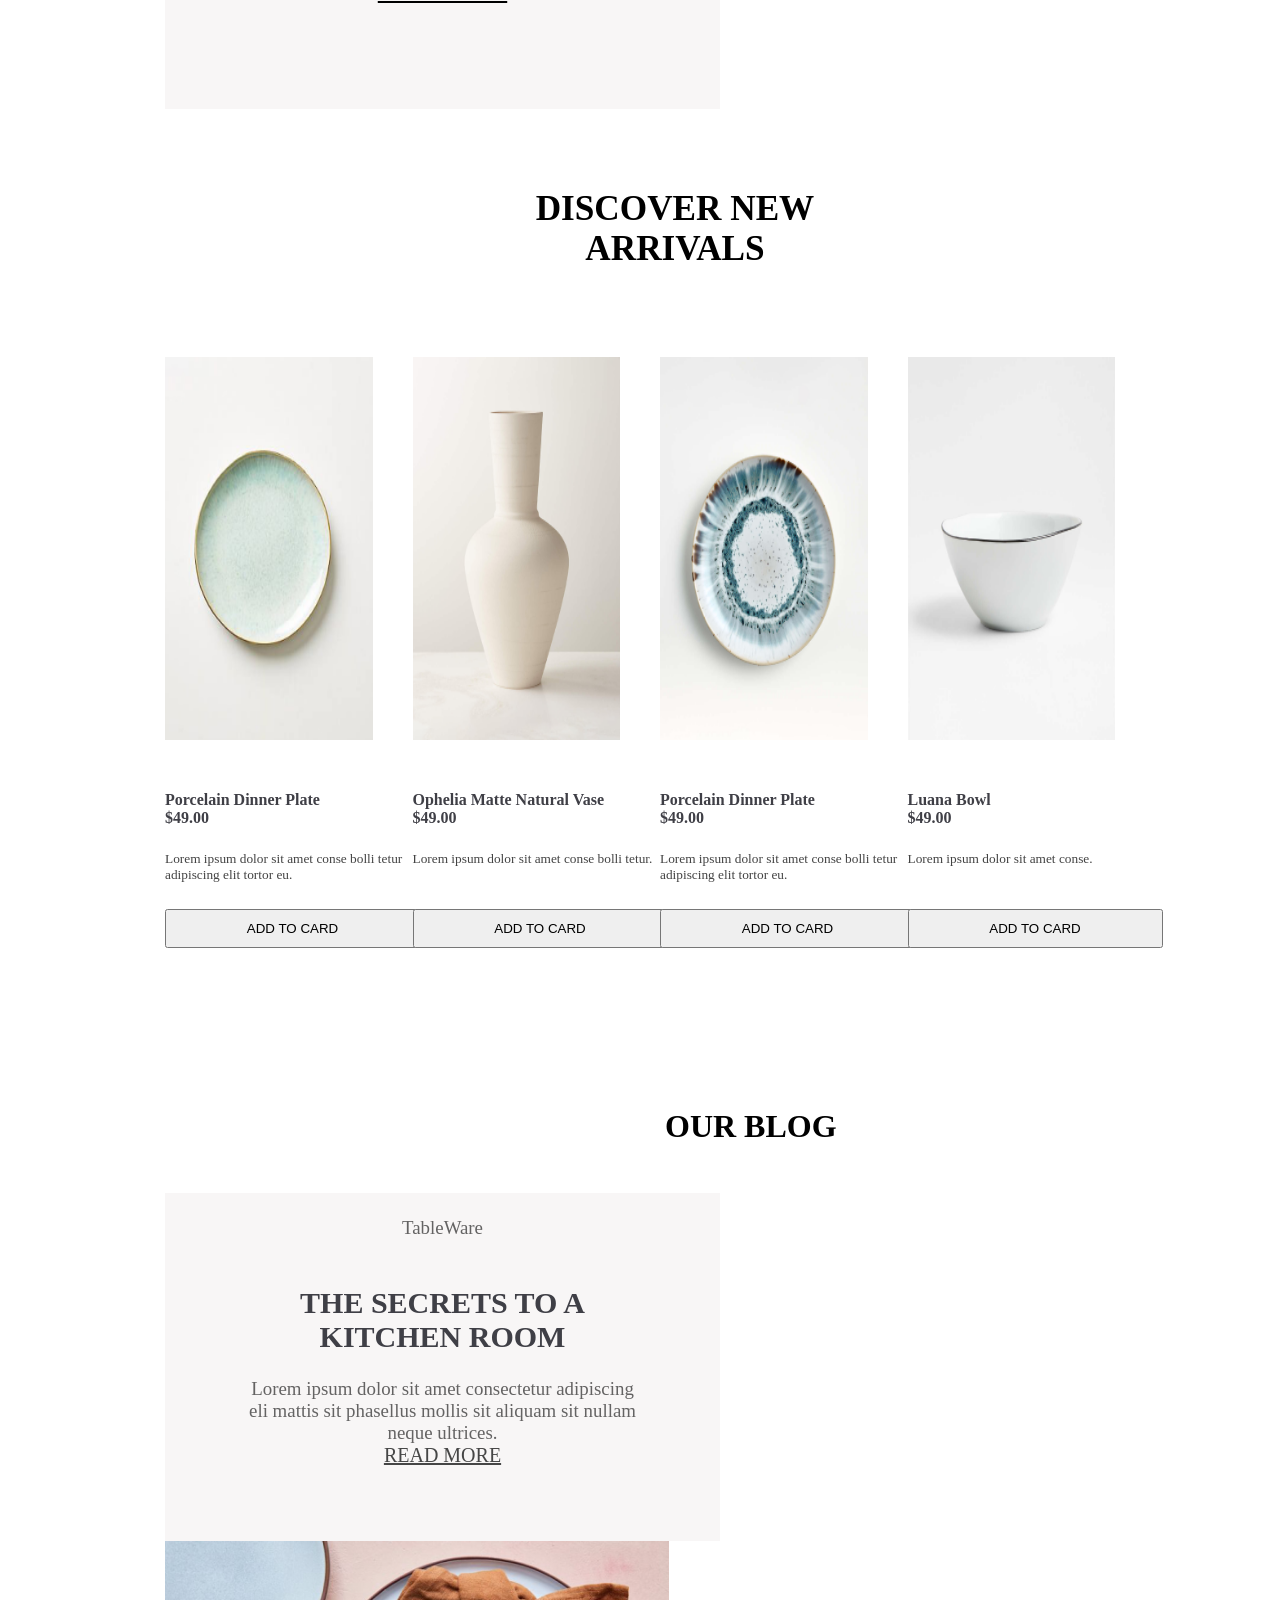
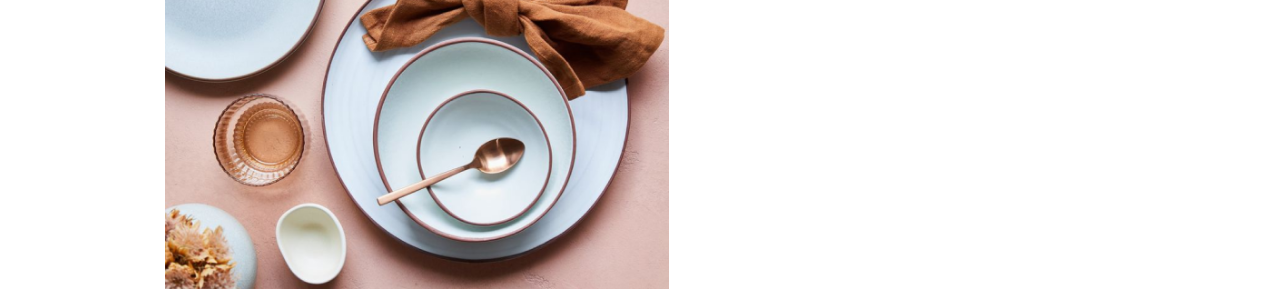
==== commit f188846d: "git committ " creat section 3 "" ====
--- a/index.html
+++ b/index.html
@@ -252,8 +252,53 @@
             </div>
         </div>
 
-
-    </div>
+    </div>
+
+
+
+
+    <div class="ecommerce">
+
+        <h1> OUR BLOG </h1>
+
+        <div class="grid">
+            <p>TableWare</p>
+            <h2>THE SECRETS TO A KITCHEN ROOM </h2>
+            <p>Lorem ipsum dolor sit amet consectetur adipiscing eli mattis sit phasellus mollis sit aliquam sit nullam
+                neque ultrices.</p>
+            <a href="#"> READ MORE</a>
+        </div>
+
+        <div> <img src="./assets/img/table ware.png" width="555px" height="348px" />
+        </div>
+
+
+    </div>
+
+
+
+
+
+
+
+
+
+
+
+
+
+
+
+
+
+
+
+
+
+
+
+
+
 
 
 
--- a/assets/css/main.css
+++ b/assets/css/main.css
@@ -104,8 +104,17 @@
     padding-bottom: 80px;
 }
 
-h1 {
-
+.Bestsellers h1 {
+    padding-left: 370px;
+    padding-right: 300px;
+    padding-top: 80px;
+    padding-bottom: 48px;
+    font-size: 220%;
+    text-align: center;
+}
+
+
+.v2 h1 {
     padding-left: 524.5px;
     padding-right: 524.5px;
     padding-top: 80px;
@@ -126,6 +135,16 @@
     margin-top: 80px;
 }
 
+.ecommerce h1 {
+    padding-left: 500px;
+    padding-right:500 px;
+    padding-top: 0px;
+    padding-bottom: 48px;
+    text-align: center;
+}
+
+
+
 .grid {
     text-align: center;
     background-color: #f8f6f6;
@@ -134,16 +153,16 @@
 }
 
 .grid h2 {
-    padding-top: 64px;
-    padding-bottom: 24px;
+    padding-top: 24px;
+    padding-bottom: 0px;
     padding-left: 78.5px;
     padding-right: 78.5px;
     font-size: 30px;
 }
 
 .grid p {
-    padding-top: 0px;
-    padding-bottom: 32px;
+    padding-top: 24px;
+    padding-bottom: 0px;
     padding-left: 83px;
     padding-right: 83px;
     text-align: center;
@@ -151,9 +170,15 @@
     color: #646363;
 }
 
+.grid img{
+      width: 555px;
+    height: 348px;
+}
+
 .grid a {
+    margin-top: 32px;
     font-size: 20px;
-    color: black;
+    color: rgb(70, 70, 70);
 }
 
 
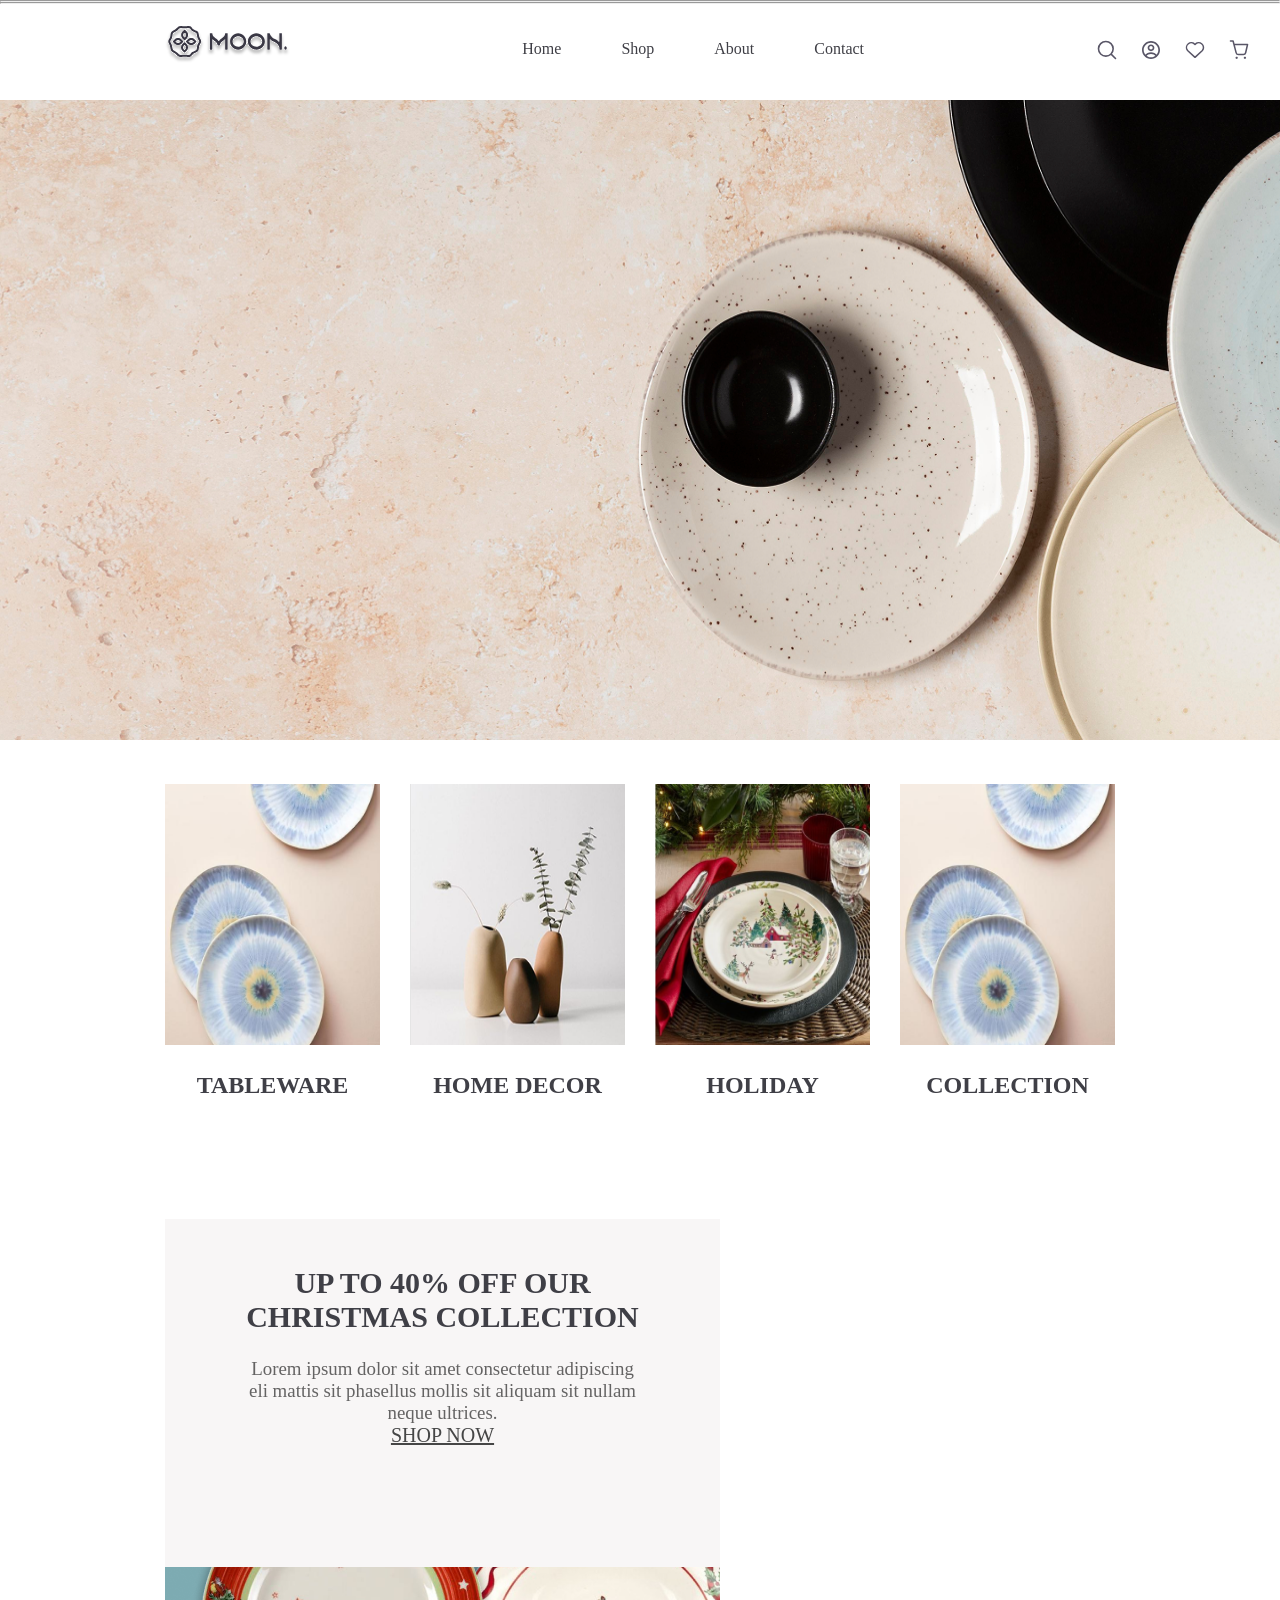
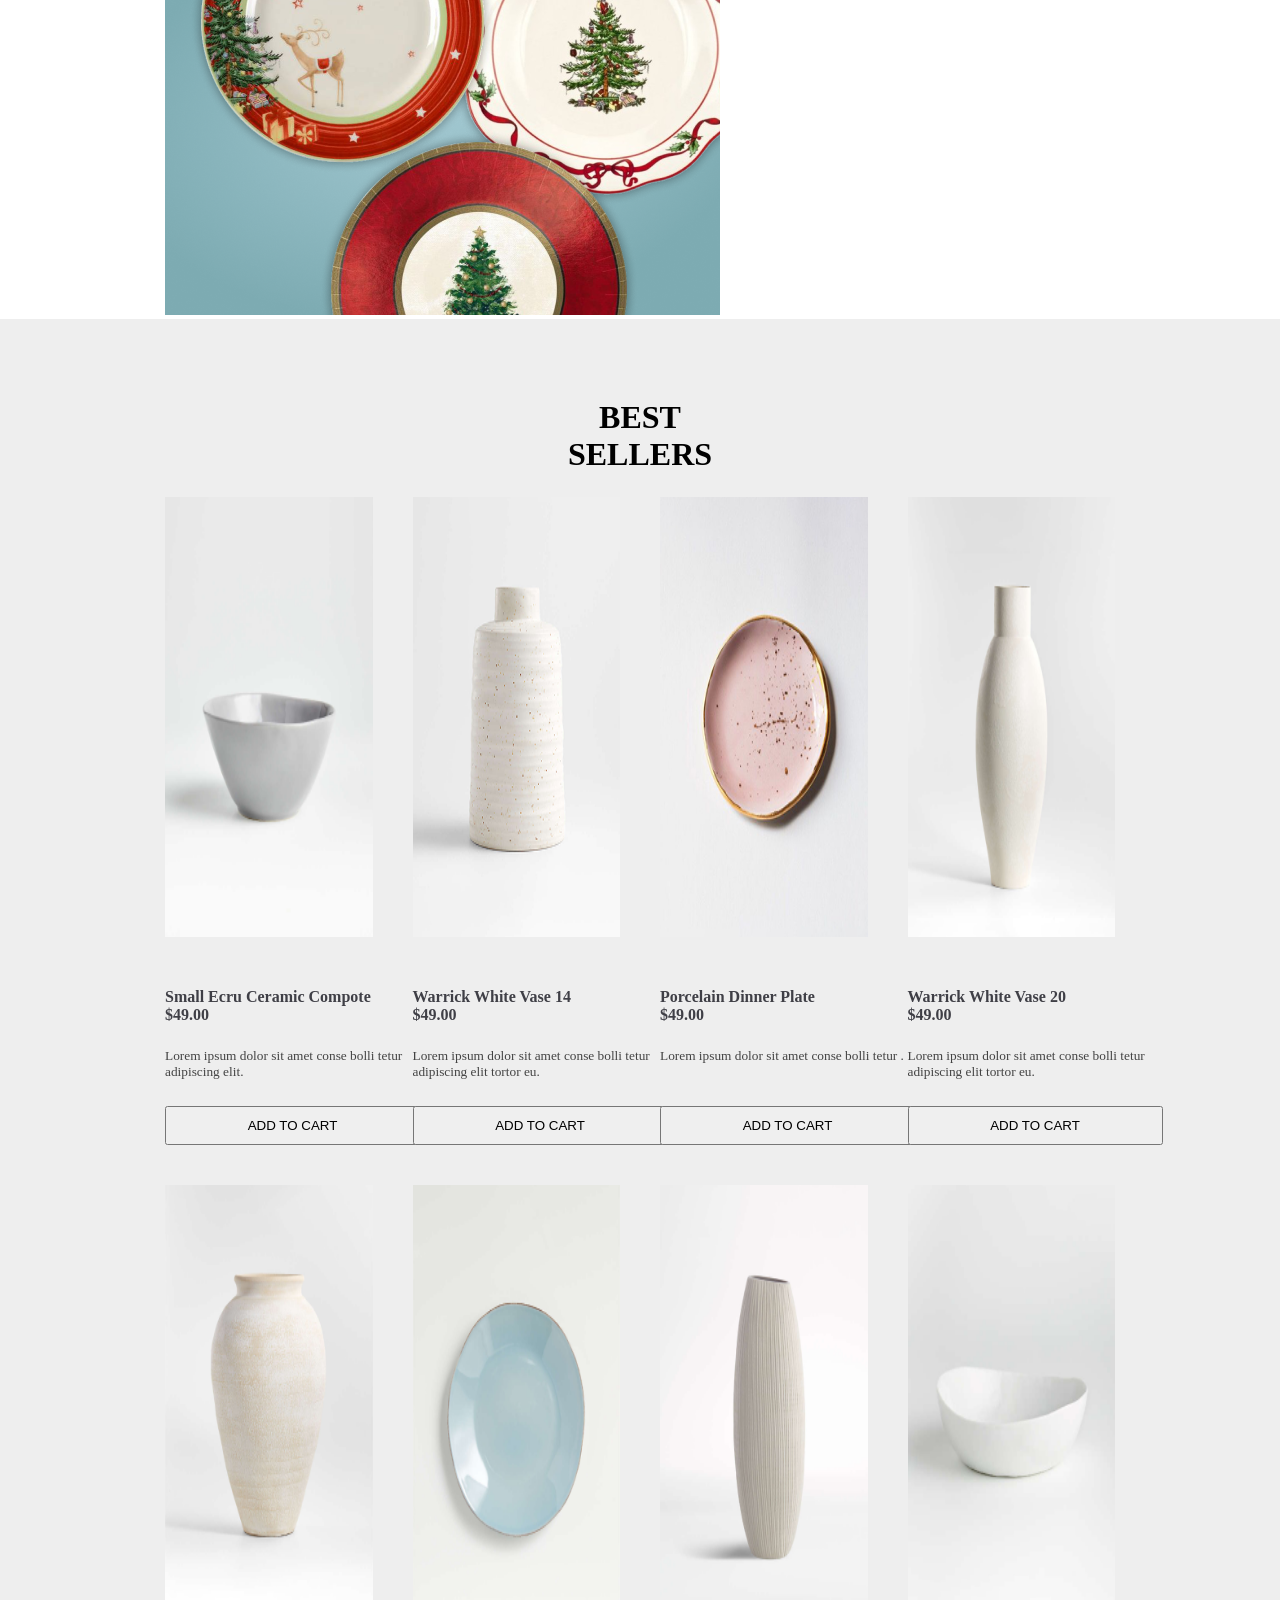
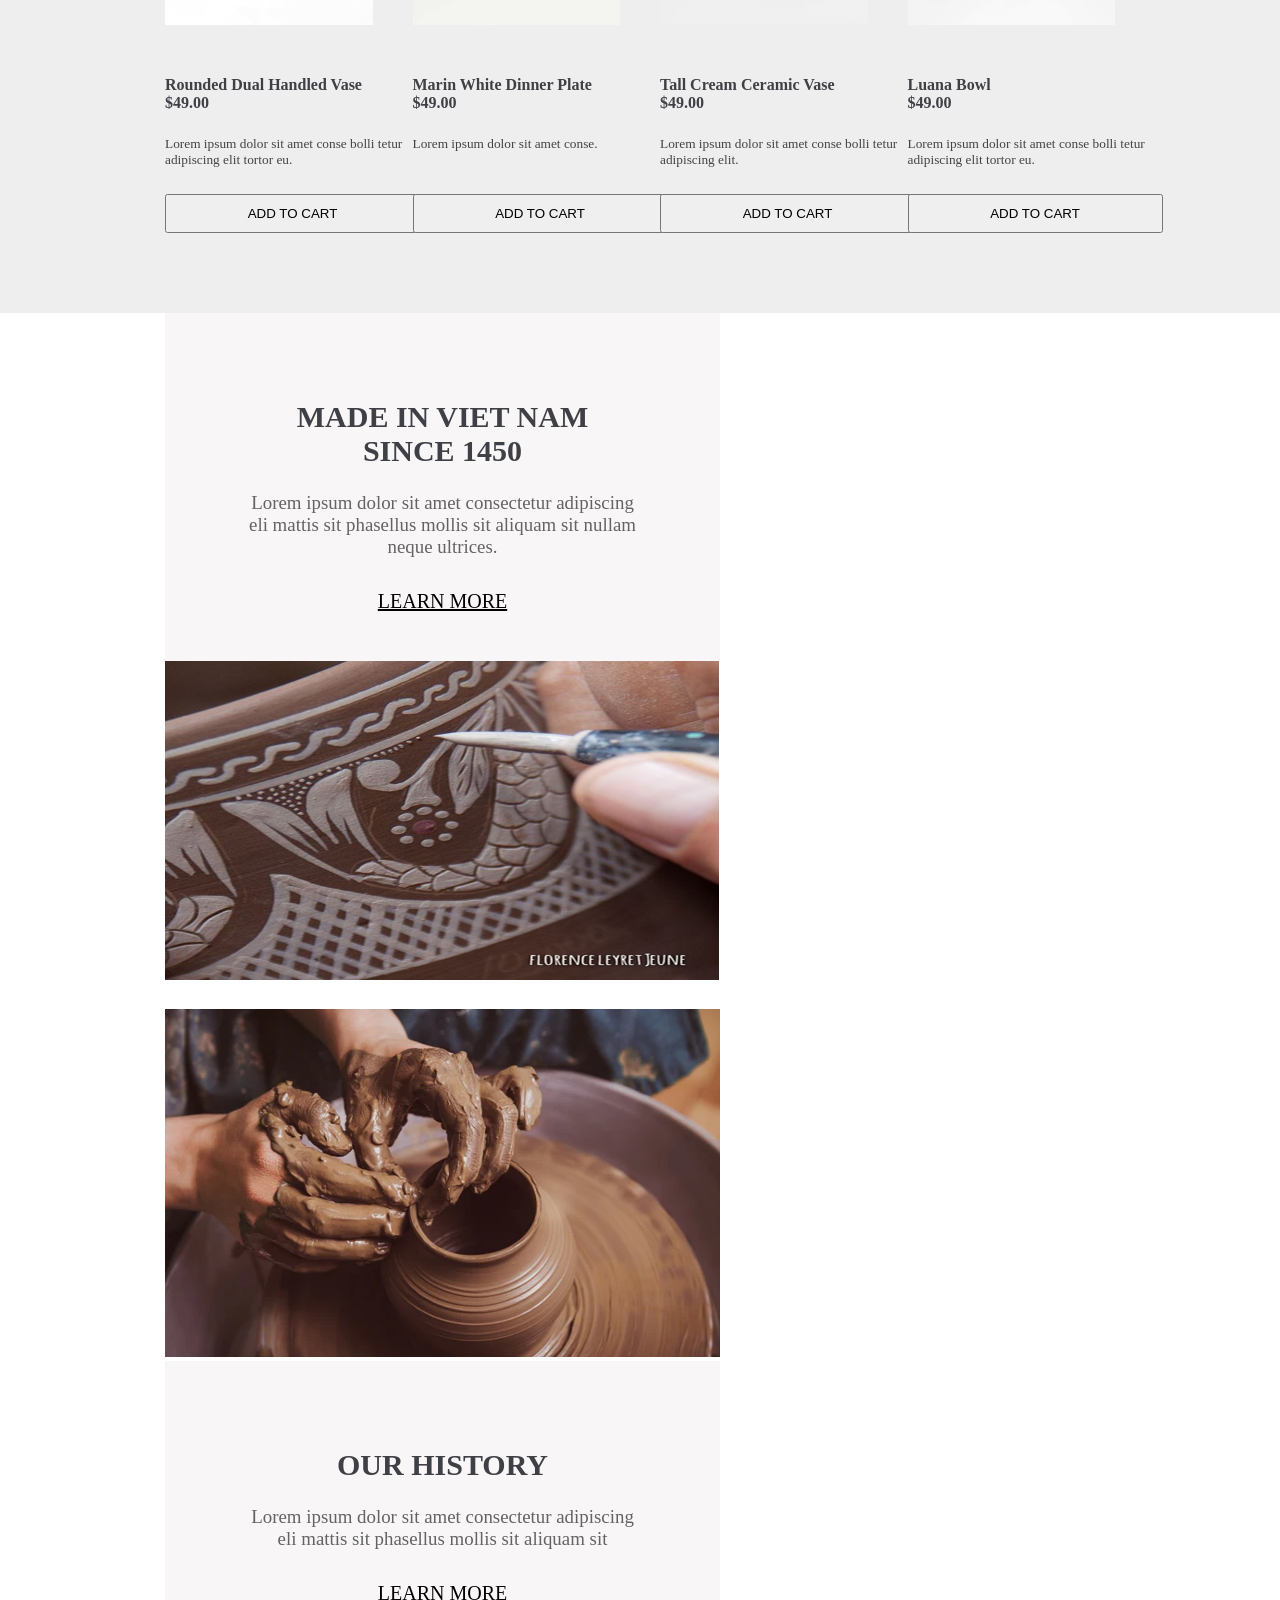
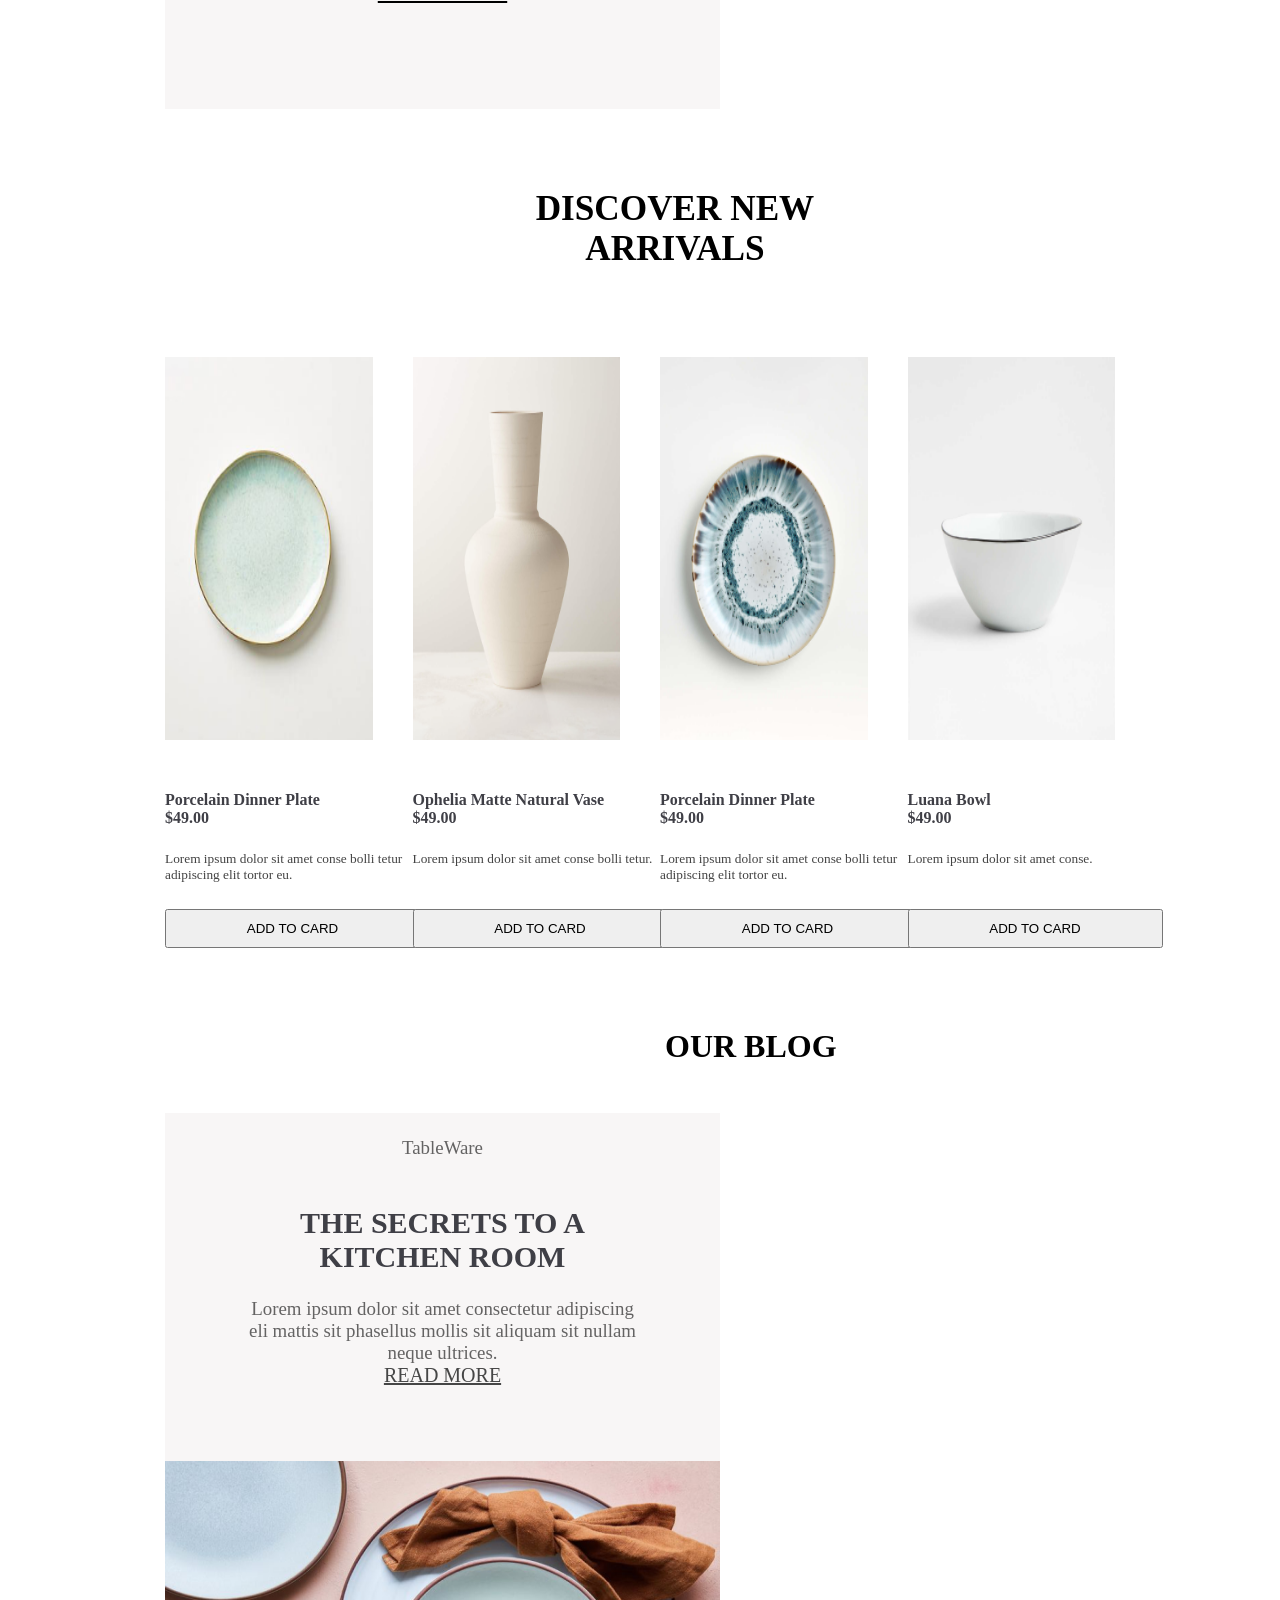
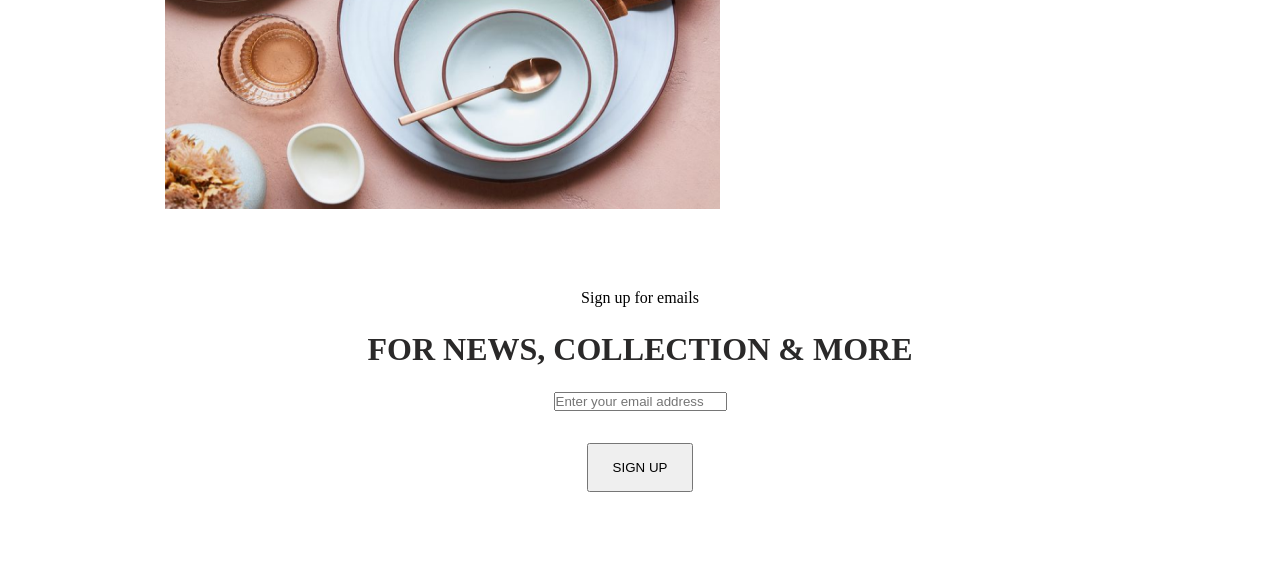
==== commit e4e49bb0: "creat a sign section" ====
--- a/index.html
+++ b/index.html
@@ -1,5 +1,5 @@
 <!DOCTYPE html>
-<html lang="en">
+<hr lang="en">
 
 <head>
     <meta charset="UTF-8">
@@ -8,274 +8,290 @@
     <link rel="stylesheet" href="./assets/css/main.css" />
 </head>
 
-<body>
-    <!-- this is the head of the page -->
-    <div class="header">
-
-        <div class="logo">
-            <img src="./assets/img/logo.svg" width="145px" height="38.33px" />
-        </div>
-
-        <div class="list">
-            <ul>
-                <li> <a href="#"> Home</a> </li>
-                <li> <a href="#"> Shop</a></li>
-                <li> <a href="#"> About</a></li>
-                <li> <a href="#"> Contact</a> </li>
-            </ul>
-        </div>
-
-        <div class="icon">
-            <ul>
-                <li> <a href="#"> <img src="./assets/img/Search.svg" /> </a> </li>
-                <li> <a href="#"> <img src="./assets/img/Avatar.svg" /> </a> </li>
-                <li> <a href="#"> <img src="./assets/img/Heart.svg" /> </a> </li>
-                <li> <a href="#"> <img src="./assets/img/Shopping cart.svg" /> </a> </li>
-            </ul>
-        </div>
-    </div>
-
-    <!-- This is a section num 1 -->
-    <div class="slider">
-        <img src="./assets/img/flat-lay-composition-different-sized-plates 1.png" width="100% " height="640px" />
-    </div>
-
-
-    <!-- This is a section num 2-->
-    <div class="collection-section">
-
-        <div class="collection">
-            <img src="./assets/img/Collection.png" width="255px" height="261px" />
-            <h2> TABLEWARE</h2>
-        </div>
-
-
-        <div class="collection">
-            <img src="./assets/img/home decor.png" width="255px" height="261px" />
-            <h2> HOME DECOR</h2>
-        </div>
-
-        <div class="collection">
-            <img src="./assets/img/holiday.png" width="255px" height="261px" />
-            <h2> HOLIDAY</h2>
-        </div>
-
-
-        <div class="collection">
-            <img src="./assets/img/Collection.png" width="255px" height="261px" />
-            <h2> COLLECTION</h2>
-        </div>
-
-    </div>
-
-
-    <!-- This is a section num 3-->
-    <div class="ecommerce">
-
-        <div class="grid">
-            <h2>UP TO 40% OFF OUR CHRISTMAS COLLECTION</h2>
-            <p>Lorem ipsum dolor sit amet consectetur adipiscing eli mattis sit phasellus mollis sit aliquam sit nullam
-                neque ultrices.</p>
-            <a href="#"> SHOP NOW</a>
-        </div>
-
-        <div> <img src="./assets/img/our Christmas collection.png" width="555px" height="348px" />
-        </div>
-
-
-    </div>
-
-
-
-    <!-- This is a section num 4 -->
-
-    <div class="v2">
-
-        <h1> BEST SELLERS </h1>
-
-
-        <div class="Bestsellers">
-
-
-            <div class=" size">
-                <img src="./assets/img/Small Ecru Ceramic Compote $49.00.png" width="289px" height="440px" />
-                <h2>Small Ecru Ceramic Compote <br /> $49.00 </h2>
-
-                <p>Lorem ipsum dolor sit amet conse bolli tetur adipiscing elit.</p>
-                <button>ADD TO CART</button>
-            </div>
-
-
-            <div class="size">
-                <img src="./assets/img/Warrick White Vase 14 $49.png" width="289px" height="440px" />
-                <h2> Warrick White Vase 14 <br /> $49.00</h2>
-                <p> Lorem ipsum dolor sit amet conse bolli tetur adipiscing elit tortor eu.</p>
-                <button>ADD TO CART</button>
-            </div>
-
-
-            <div class="size">
-                <img src="./assets/img/Porcelain Dinner Plate $49.00.png" width="289px" height="440px" />
-                <h2> Porcelain Dinner Plate
-                    <br /> $49.00
-                </h2>
-                <p> Lorem ipsum dolor sit amet conse bolli tetur .</p>
-                <button>ADD TO CART</button>
-            </div>
-
-
-            <div class="size">
-                <img src="./assets/img/Warrick White Vase 20 $49.00.png" width="289px" height="440px" />
-                <h2> Warrick White Vase 20
-                    <br /> $49.00
-                </h2>
-                <p> Lorem ipsum dolor sit amet conse bolli tetur adipiscing elit tortor eu.</p>
-                <button>ADD TO CART</button>
-            </div>
-
-
-            <div class="size">
-                <img src="./assets/img/Rounded Dual Handled Vase $49.00.png" width="289px" height="440px" />
-                <h2> Rounded Dual Handled Vase <br /> $49.00</h2>
-                <p> Lorem ipsum dolor sit amet conse bolli tetur adipiscing elit tortor eu.</p>
-                <button>ADD TO CART</button>
-            </div>
-
-
-            <div class="size">
-                <img src="./assets/img/Marin White Dinner Plate $49.00.png" width="289px" height="440px" />
-                <h2> Marin White Dinner Plate <br /> $49.00</h2>
-                <p> Lorem ipsum dolor sit amet conse.</p>
-                <button>ADD TO CART</button>
-            </div>
-
-
-            <div class="size">
-                <img src="./assets/img/Tall Cream Ceramic Vase.png" width="289px" height="440px" />
-                <h2> Tall Cream Ceramic Vase <br /> $49.00 </h2>
-                <p>Lorem ipsum dolor sit amet conse bolli tetur adipiscing elit. </p>
-                <button>ADD TO CART</button>
-            </div>
-
-
-            <div class="size">
-                <img src="./assets/img/Luana Bowl $49.00.png" width="289px" height="440px" />
-                <h2>Luana Bowl <br /> $49.00 </h2>
-                <p> Lorem ipsum dolor sit amet conse bolli tetur adipiscing elit tortor eu.</p>
-                <button>ADD TO CART</button>
-            </div>
-
-
-        </div>
-    </div>
-
-
-    <!-- This is a section num 5 -->
-
-    <div class="row-sec">
-
-        <div class="row">
-            <h2> MADE IN VIET NAM <br /> SINCE 1450 </h2>
-            <p> Lorem ipsum dolor sit amet consectetur adipiscing eli mattis
-                sit phasellus mollis sit aliquam sit nullam
-                neque ultrices. </p>
-            <a href="#"> LEARN MORE</a>
-        </div>
-
-        <div> <img src="./assets/img/madeinvit.png" width="555px" height="348px" /> </div>
-    </div>
-
-
-
-    <div class="row-sec">
-
-        <div> <img src="./assets/img/our his.png" width="555px" height="348px" /> </div>
-
-        <div class="row">
-            <h2> OUR HISTORY</h2>
-            <p>Lorem ipsum dolor sit amet consectetur adipiscing eli mattis sit
-                phasellus mollis sit aliquam sit </p>
-            <a href="#"> LEARN MORE</a>
-        </div>
-
-    </div>
-
-    <!-- This is a section num 6 -->
-
-    <div class="v1">
-
-        <div class="Bestsellers">
-
-            <h1> DISCOVER NEW ARRIVALS </h1>
-
-
-            <div class="size">
-                <img src="./assets/img/Porcelain Dinner Plate $49.png" width="255px " height="383px" />
-                <h2> Porcelain Dinner Plate
-                    <br /> $49.00
-                </h2>
-                <p>Lorem ipsum dolor sit amet conse bolli tetur adipiscing elit tortor eu. </p>
-                <button> ADD TO CARD </button>
-            </div>
-
-
-            <div class="size">
-                <img src="./assets/img/Ophelia Matte Natural  Vase $49.00.png" width="255px " height="383px" />
-                <h2> Ophelia Matte Natural Vase
-                    <br /> $49.00
-                </h2>
-                <p>Lorem ipsum dolor sit amet conse bolli tetur. </p>
-                <button>ADD TO CARD </button>
-
-            </div>
-
-
-            <div class="size">
-
-                <img src="./assets/img/Porcelain Dinner Plate.png" width="255px " height="383px" />
-                <h2>Porcelain Dinner Plate <br />$49.00 </h2>
-                <p> Lorem ipsum dolor sit amet conse bolli tetur adipiscing elit tortor eu.</p>
-                <button> ADD TO CARD </button>
-            </div>
-
-
-
-            <div class="size">
-                <img src="./assets/img/Luana Bowl $49.png" width="255px" height="383px" />
-                <h2> Luana Bowl
-                    <br /> $49.00
-                </h2>
-                <p> Lorem ipsum dolor sit amet conse.</p>
-                <button> ADD TO CARD </button>
-
-
-            </div>
-        </div>
-
-    </div>
-
-
-
-
-    <div class="ecommerce">
-
-        <h1> OUR BLOG </h1>
-
-        <div class="grid">
-            <p>TableWare</p>
-            <h2>THE SECRETS TO A KITCHEN ROOM </h2>
-            <p>Lorem ipsum dolor sit amet consectetur adipiscing eli mattis sit phasellus mollis sit aliquam sit nullam
-                neque ultrices.</p>
-            <a href="#"> READ MORE</a>
-        </div>
-
-        <div> <img src="./assets/img/table ware.png" width="555px" height="348px" />
-        </div>
-
-
-    </div>
-
-
+<hr>
+<!-- this is the head of the page -->
+<div class="header">
+
+    <div class="logo">
+        <img src="./assets/img/logo.svg" width="145px" height="38.33px" />
+    </div>
+
+    <div class="list">
+        <ul>
+            <li> <a href="#"> Home</a> </li>
+            <li> <a href="#"> Shop</a></li>
+            <li> <a href="#"> About</a></li>
+            <li> <a href="#"> Contact</a> </li>
+        </ul>
+    </div>
+
+    <div class="icon">
+        <ul>
+            <li> <a href="#"> <img src="./assets/img/Search.svg" /> </a> </li>
+            <li> <a href="#"> <img src="./assets/img/Avatar.svg" /> </a> </li>
+            <li> <a href="#"> <img src="./assets/img/Heart.svg" /> </a> </li>
+            <li> <a href="#"> <img src="./assets/img/Shopping cart.svg" /> </a> </li>
+        </ul>
+    </div>
+</div>
+
+<!-- This is a section num 1 -->
+<div class="slider">
+    <img src="./assets/img/flat-lay-composition-different-sized-plates 1.png" width="100% " height="640px" />
+</div>
+
+
+<!-- This is a section num 2-->
+<div class="collection-section">
+
+    <div class="collection">
+        <img src="./assets/img/Collection.png" width="255px" height="261px" />
+        <h2> TABLEWARE</h2>
+    </div>
+
+
+    <div class="collection">
+        <img src="./assets/img/home decor.png" width="255px" height="261px" />
+        <h2> HOME DECOR</h2>
+    </div>
+
+    <div class="collection">
+        <img src="./assets/img/holiday.png" width="255px" height="261px" />
+        <h2> HOLIDAY</h2>
+    </div>
+
+
+    <div class="collection">
+        <img src="./assets/img/Collection.png" width="255px" height="261px" />
+        <h2> COLLECTION</h2>
+    </div>
+
+</div>
+
+
+<!-- This is a section num 3-->
+<div class="ecommerce">
+
+    <div class="grid">
+        <h2>UP TO 40% OFF OUR CHRISTMAS COLLECTION</h2>
+        <p>Lorem ipsum dolor sit amet consectetur adipiscing eli mattis sit phasellus mollis sit aliquam sit nullam
+            neque ultrices.</p>
+        <a href="#"> SHOP NOW</a>
+    </div>
+
+    <div> <img src="./assets/img/our Christmas collection.png" width="555px" height="348px" />
+    </div>
+
+
+</div>
+
+
+
+<!-- This is a section num 4 -->
+
+<div class="v2">
+
+    <h1> BEST SELLERS </h1>
+
+
+    <div class="Bestsellers">
+
+
+        <div class=" size">
+            <img src="./assets/img/Small Ecru Ceramic Compote $49.00.png" width="289px" height="440px" />
+            <h2>Small Ecru Ceramic Compote <br /> $49.00 </h2>
+
+            <p>Lorem ipsum dolor sit amet conse bolli tetur adipiscing elit.</p>
+            <button>ADD TO CART</button>
+        </div>
+
+
+        <div class="size">
+            <img src="./assets/img/Warrick White Vase 14 $49.png" width="289px" height="440px" />
+            <h2> Warrick White Vase 14 <br /> $49.00</h2>
+            <p> Lorem ipsum dolor sit amet conse bolli tetur adipiscing elit tortor eu.</p>
+            <button>ADD TO CART</button>
+        </div>
+
+
+        <div class="size">
+            <img src="./assets/img/Porcelain Dinner Plate $49.00.png" width="289px" height="440px" />
+            <h2> Porcelain Dinner Plate
+                <br /> $49.00
+            </h2>
+            <p> Lorem ipsum dolor sit amet conse bolli tetur .</p>
+            <button>ADD TO CART</button>
+        </div>
+
+
+        <div class="size">
+            <img src="./assets/img/Warrick White Vase 20 $49.00.png" width="289px" height="440px" />
+            <h2> Warrick White Vase 20
+                <br /> $49.00
+            </h2>
+            <p> Lorem ipsum dolor sit amet conse bolli tetur adipiscing elit tortor eu.</p>
+            <button>ADD TO CART</button>
+        </div>
+
+
+        <div class="size">
+            <img src="./assets/img/Rounded Dual Handled Vase $49.00.png" width="289px" height="440px" />
+            <h2> Rounded Dual Handled Vase <br /> $49.00</h2>
+            <p> Lorem ipsum dolor sit amet conse bolli tetur adipiscing elit tortor eu.</p>
+            <button>ADD TO CART</button>
+        </div>
+
+
+        <div class="size">
+            <img src="./assets/img/Marin White Dinner Plate $49.00.png" width="289px" height="440px" />
+            <h2> Marin White Dinner Plate <br /> $49.00</h2>
+            <p> Lorem ipsum dolor sit amet conse.</p>
+            <button>ADD TO CART</button>
+        </div>
+
+
+        <div class="size">
+            <img src="./assets/img/Tall Cream Ceramic Vase.png" width="289px" height="440px" />
+            <h2> Tall Cream Ceramic Vase <br /> $49.00 </h2>
+            <p>Lorem ipsum dolor sit amet conse bolli tetur adipiscing elit. </p>
+            <button>ADD TO CART</button>
+        </div>
+
+
+        <div class="size">
+            <img src="./assets/img/Luana Bowl $49.00.png" width="289px" height="440px" />
+            <h2>Luana Bowl <br /> $49.00 </h2>
+            <p> Lorem ipsum dolor sit amet conse bolli tetur adipiscing elit tortor eu.</p>
+            <button>ADD TO CART</button>
+        </div>
+
+
+    </div>
+</div>
+
+
+<!-- This is a section num 5 -->
+
+<div class="row-sec">
+
+    <div class="row">
+        <h2> MADE IN VIET NAM <br /> SINCE 1450 </h2>
+        <p> Lorem ipsum dolor sit amet consectetur adipiscing eli mattis
+            sit phasellus mollis sit aliquam sit nullam
+            neque ultrices. </p>
+        <a href="#"> LEARN MORE</a>
+    </div>
+
+    <div class="imgg"> <img src="./assets/img/madeinvit.png" width="555px" height="348px" /> </div>
+</div>
+
+
+
+<div class="row-sec">
+
+    <div> <img src="./assets/img/our his.png" width="555px" height="348px" /> </div>
+
+    <div class="row">
+        <h2> OUR HISTORY</h2>
+        <p>Lorem ipsum dolor sit amet consectetur adipiscing eli mattis sit
+            phasellus mollis sit aliquam sit </p>
+        <a href="#"> LEARN MORE</a>
+    </div>
+
+</div>
+
+<!-- This is a section num 6 -->
+
+<div class="v1">
+
+    <div class="Bestsellers">
+
+        <h1> DISCOVER NEW ARRIVALS </h1>
+
+
+        <div class="size">
+            <img src="./assets/img/Porcelain Dinner Plate $49.png" width="255px " height="383px" />
+            <h2> Porcelain Dinner Plate
+                <br /> $49.00
+            </h2>
+            <p>Lorem ipsum dolor sit amet conse bolli tetur adipiscing elit tortor eu. </p>
+            <button> ADD TO CARD </button>
+        </div>
+
+
+        <div class="size">
+            <img src="./assets/img/Ophelia Matte Natural  Vase $49.00.png" width="255px " height="383px" />
+            <h2> Ophelia Matte Natural Vase
+                <br /> $49.00
+            </h2>
+            <p>Lorem ipsum dolor sit amet conse bolli tetur. </p>
+            <button>ADD TO CARD </button>
+
+        </div>
+
+
+        <div class="size">
+
+            <img src="./assets/img/Porcelain Dinner Plate.png" width="255px " height="383px" />
+            <h2>Porcelain Dinner Plate <br />$49.00 </h2>
+            <p> Lorem ipsum dolor sit amet conse bolli tetur adipiscing elit tortor eu.</p>
+            <button> ADD TO CARD </button>
+        </div>
+
+
+
+        <div class="size">
+            <img src="./assets/img/Luana Bowl $49.png" width="255px" height="383px" />
+            <h2> Luana Bowl
+                <br /> $49.00
+            </h2>
+            <p> Lorem ipsum dolor sit amet conse.</p>
+            <button> ADD TO CARD </button>
+
+
+        </div>
+    </div>
+
+</div>
+
+
+<!-- This is a section num 7 -->
+
+<div class="ecommerce">
+
+    <h1> OUR BLOG </h1>
+
+    <div class="grid">
+        <p>TableWare</p>
+        <h2>THE SECRETS TO A KITCHEN ROOM </h2>
+        <p>Lorem ipsum dolor sit amet consectetur adipiscing eli mattis sit phasellus mollis sit aliquam sit nullam
+            neque ultrices.</p>
+        <a href="#"> READ MORE</a>
+    </div>
+
+    <div class="imgg"> <img src="./assets/img/table ware.png" width="555px" height="348px" />
+    </div>
+
+
+</div>
+
+
+<!-- This is a section num 8 -->
+
+<div class="sign">
+
+    <p> Sign up for emails </p>
+    <h1> FOR NEWS, COLLECTION & MORE </h1>
+    
+    <form>
+        <input type="email" placeholder="Enter your email address" name="email">
+
+    </form>
+
+    <button> SIGN UP </button>
+
+
+</div>
 
 
 
--- a/assets/css/main.css
+++ b/assets/css/main.css
@@ -100,9 +100,10 @@
     background-color: #EEEEEE;
 }
 
+/*
 .v1 {
     padding-bottom: 80px;
-}
+}*/
 
 .Bestsellers h1 {
     padding-left: 370px;
@@ -132,17 +133,17 @@
     flex-wrap: wrap;
     padding-left: 165px;
     padding-right: 165px;
-    margin-top: 80px;
+    padding-top: 80px;
 }
 
 .ecommerce h1 {
     padding-left: 500px;
-    padding-right:500 px;
-    padding-top: 0px;
+    padding-right: 500 px;
+    padding-top: 0;
+    margin: 0;
     padding-bottom: 48px;
     text-align: center;
 }
-
 
 
 .grid {
@@ -170,13 +171,13 @@
     color: #646363;
 }
 
-.grid img{
-      width: 555px;
+.imgg {
+    width: 555px;
     height: 348px;
 }
 
 .grid a {
-    margin-top: 32px;
+    padding-top: 32px;
     font-size: 20px;
     color: rgb(70, 70, 70);
 }
@@ -227,4 +228,33 @@
 .row-sec img {
     width: 555px;
     height: 348px;
-}+}
+
+
+.sign{
+    text-align: center;
+   padding-bottom: 80px;
+}
+
+.sign p{
+    padding-bottom:24px ;
+    padding-top: 80px;
+    padding-left: 525.5px;
+    padding-right:525.5px ;
+}
+
+.sign h1{
+color:rgb(42, 41, 41) ;
+ padding-bottom:24px ;
+}
+
+.sign form{
+  padding-bottom:32px ;
+}
+
+.sign button{
+  padding-bottom: 15px;
+  padding-left: 24px;
+  padding-right: 24px;
+  padding-top:15px ;
+}
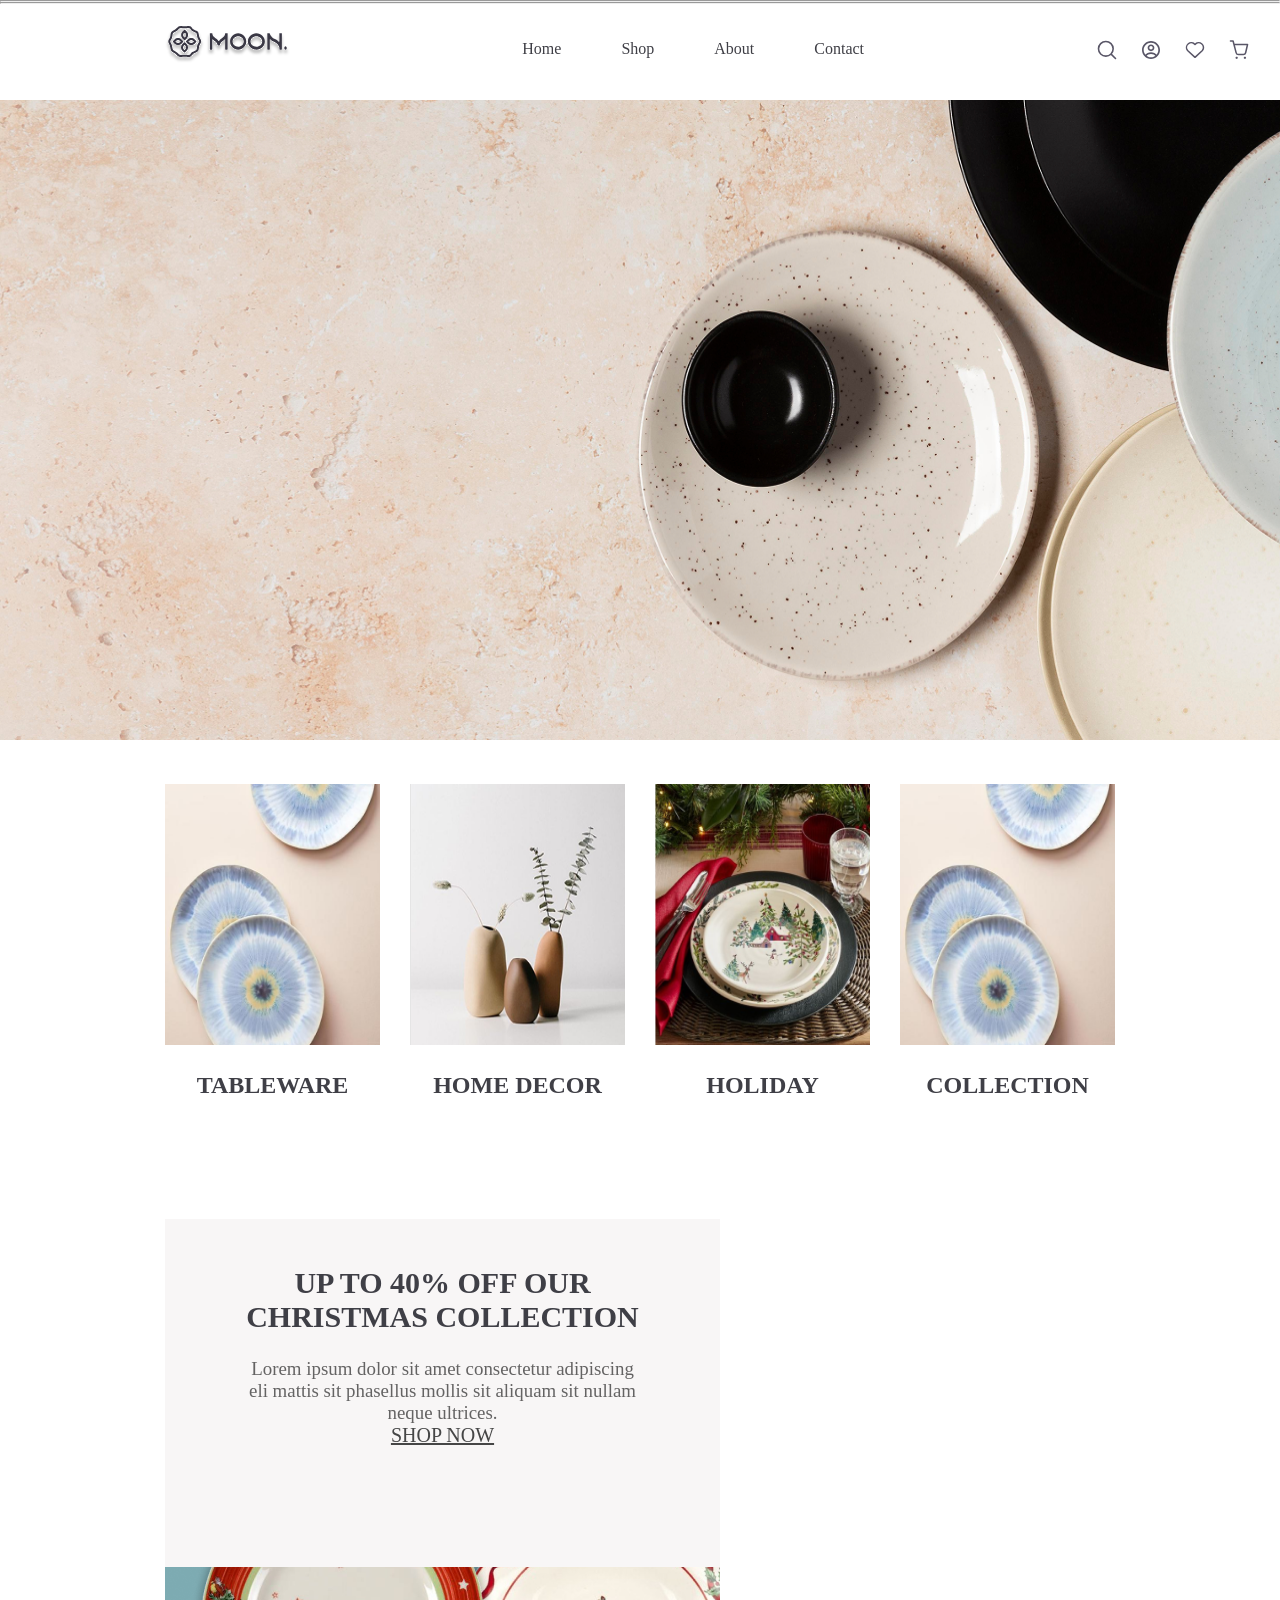
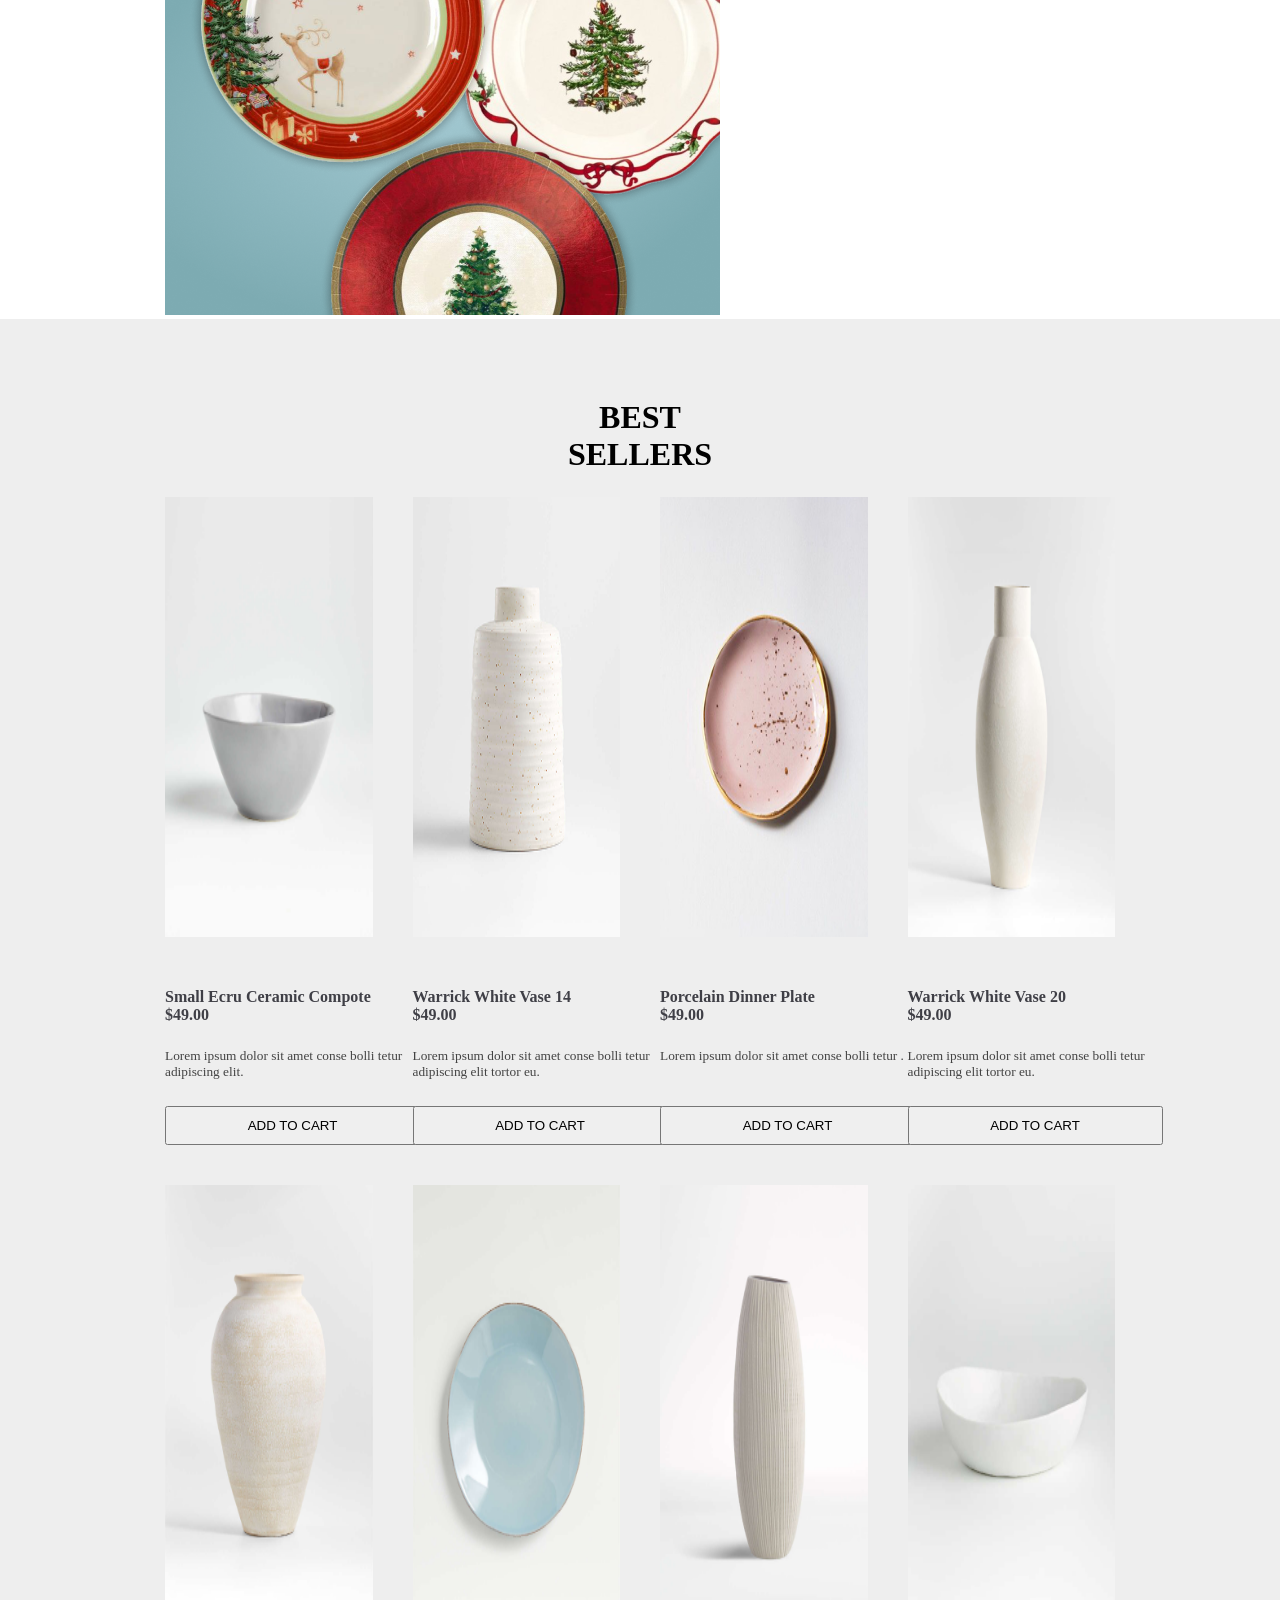
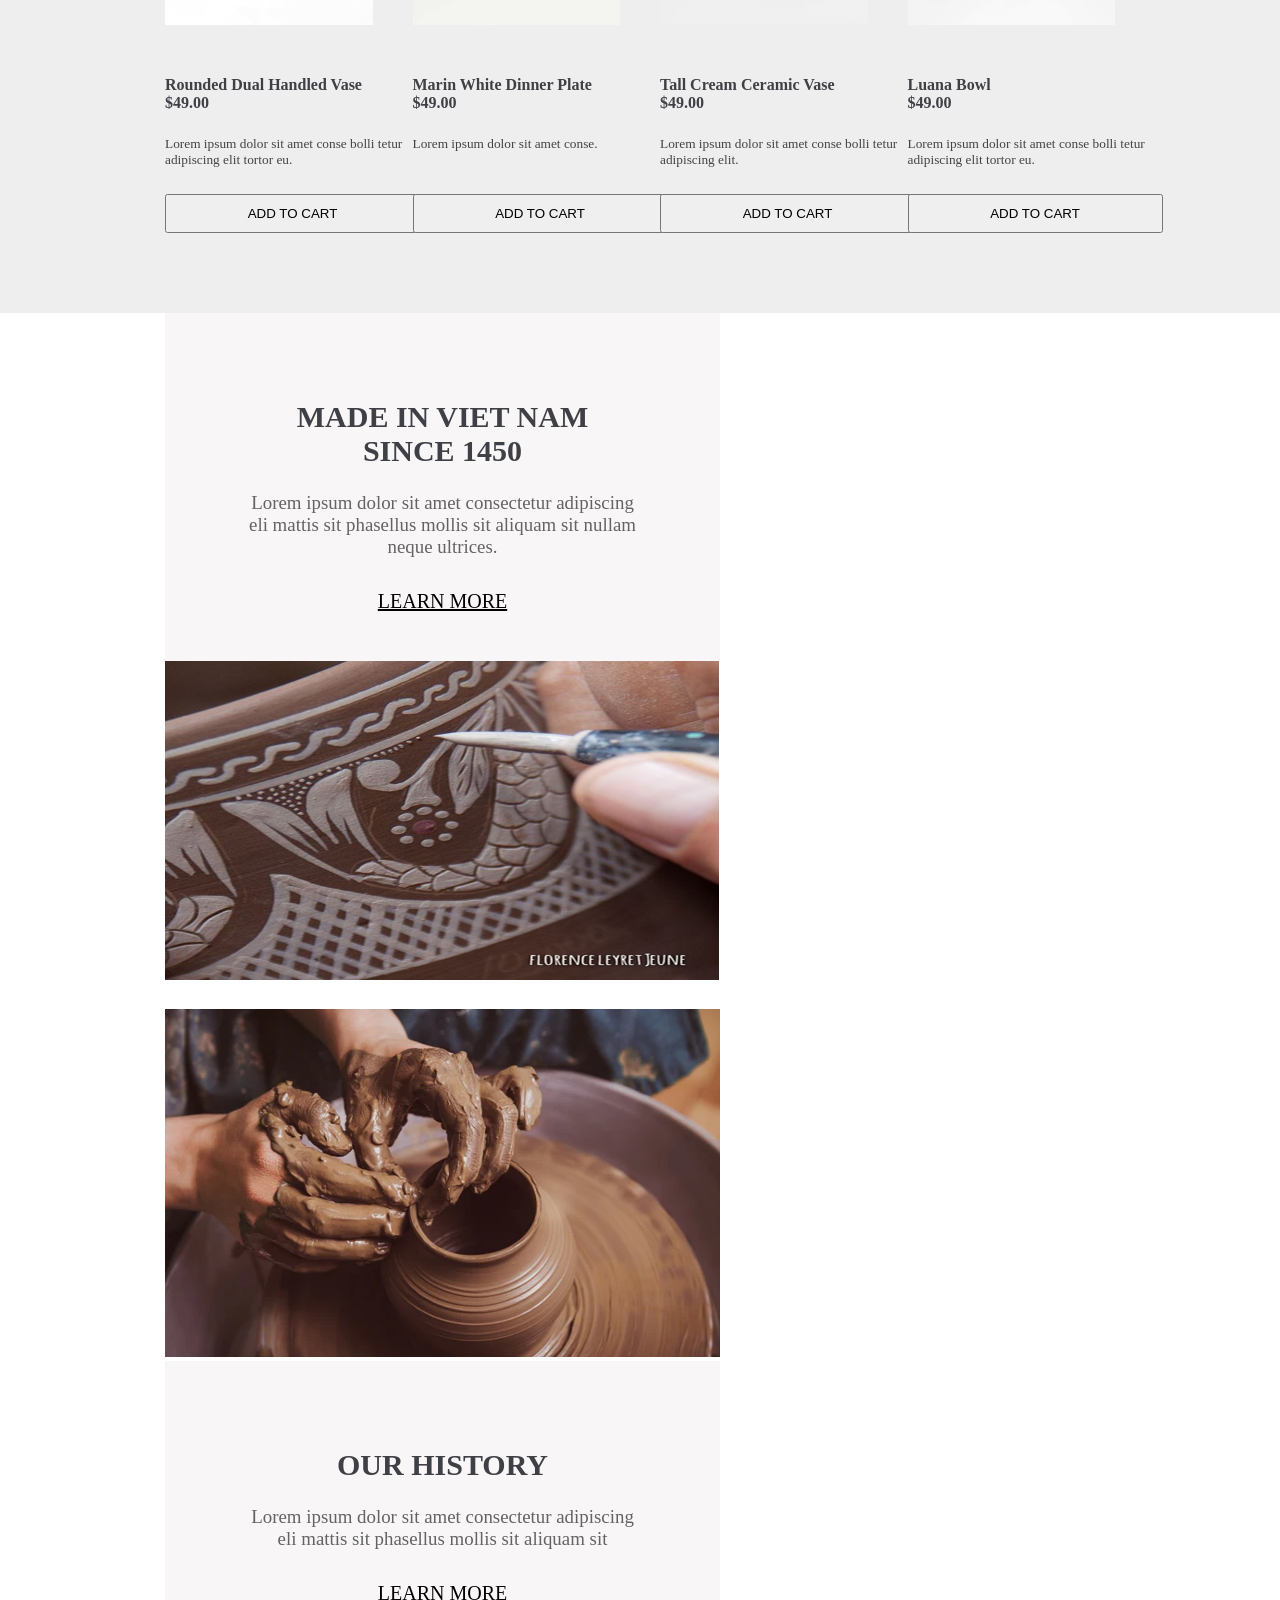
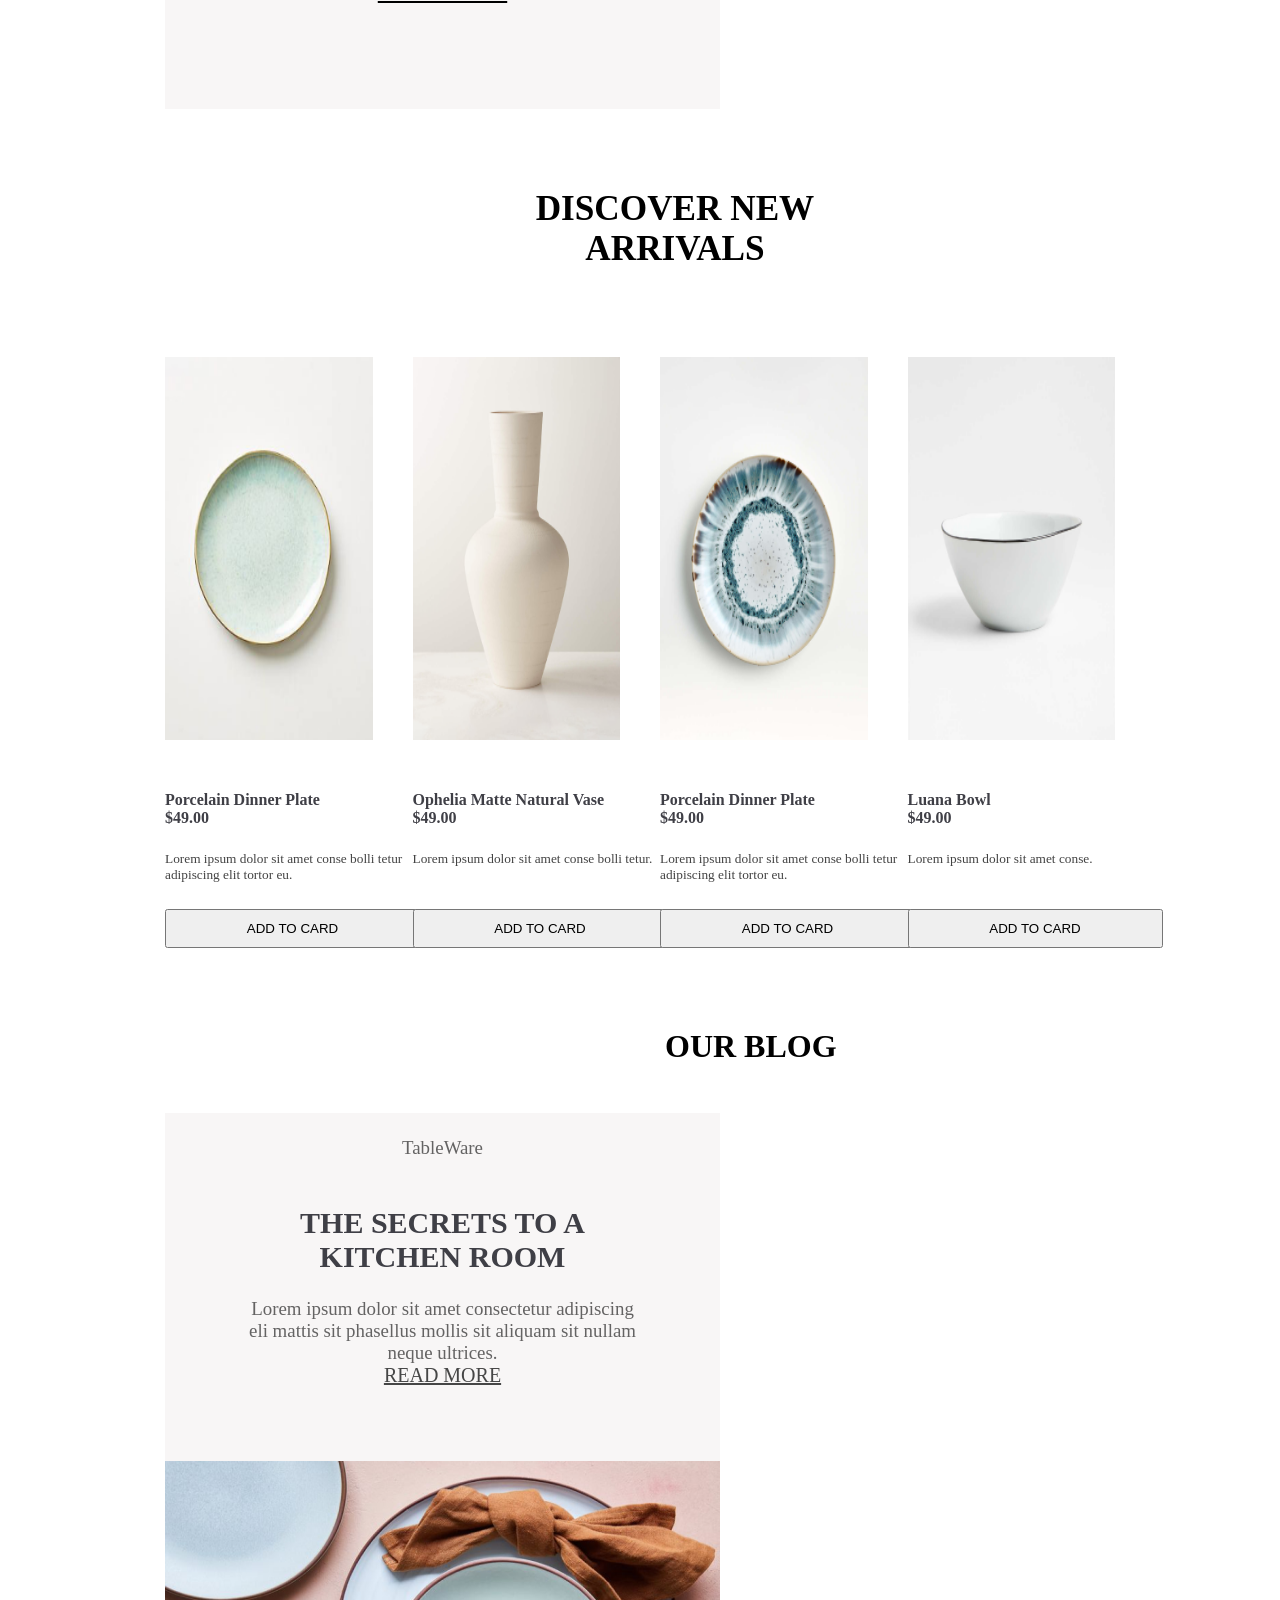
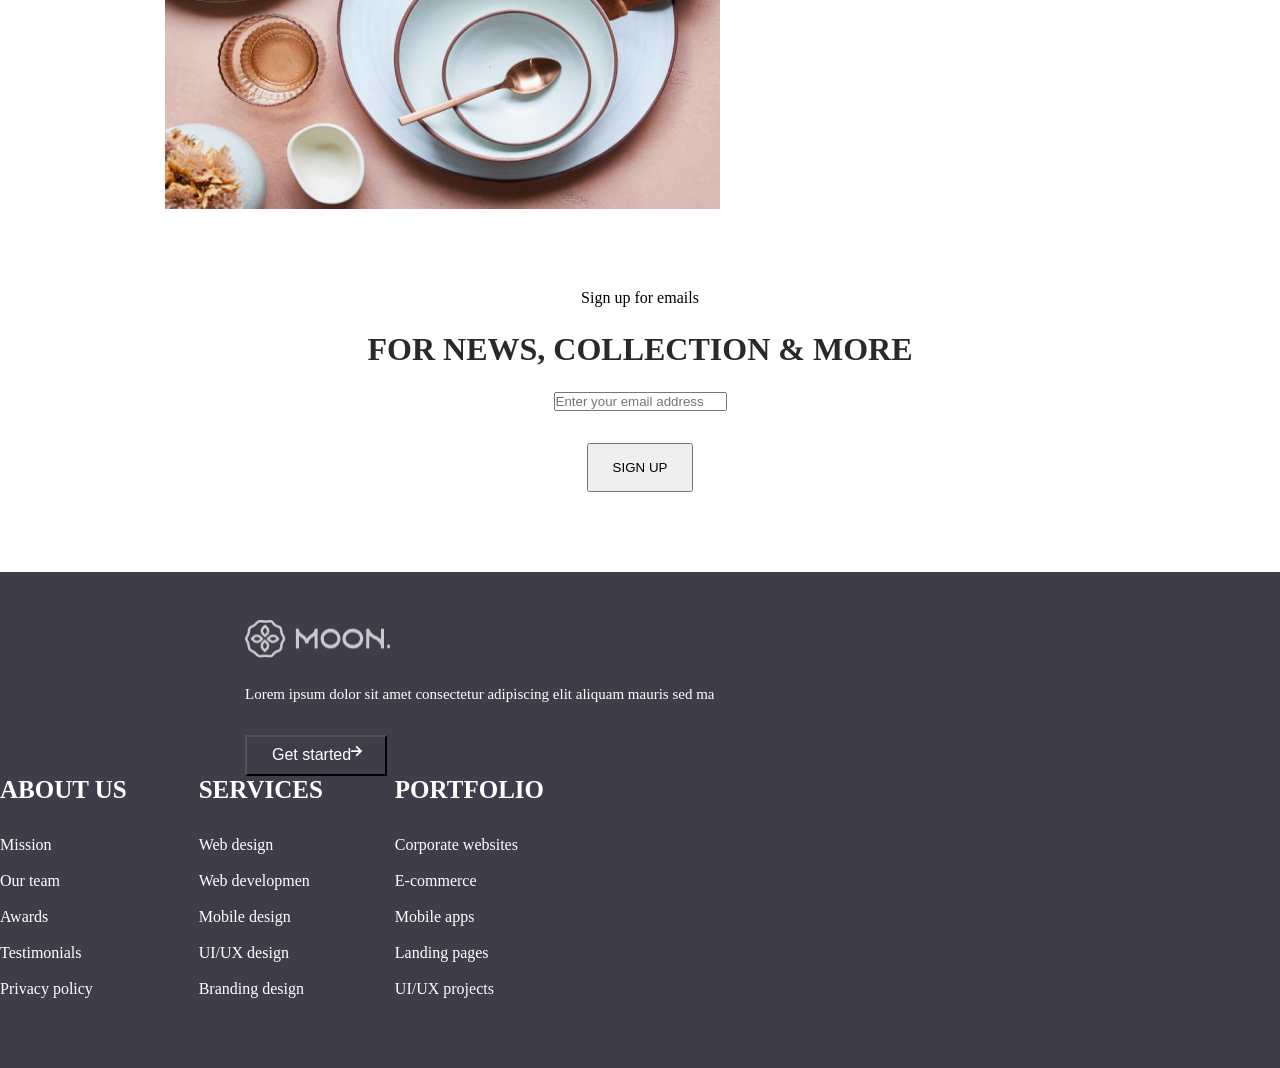
==== commit e20aa9f8: "creat a contact section" ====
--- a/index.html
+++ b/index.html
@@ -282,7 +282,7 @@
 
     <p> Sign up for emails </p>
     <h1> FOR NEWS, COLLECTION & MORE </h1>
-    
+
     <form>
         <input type="email" placeholder="Enter your email address" name="email">
 
@@ -290,6 +290,79 @@
 
     <button> SIGN UP </button>
 
+</div>
+
+<!-- This is a section num 9 -->
+
+<div class="footer">
+
+    <div class="footer-item1">
+        <img src="./assets/img/logo.png" />
+        <p>Lorem ipsum dolor sit amet consectetur adipiscing elit aliquam mauris sed ma</p>
+        <button class="arrow-img"> Get started <img src="./assets/img/Arrow Right.svg" width="11px" height="11px" />
+        </button>
+    </div>
+
+    <div class="footer-item2">
+        <div>
+            <h1> ABOUT US </h1>
+
+            <a href="#"> Mission</a>
+            <br />  <br />
+            <a href="#">Our team </a>
+
+            <br />  <br />
+            <a href="#"> Awards </a>
+
+            <br />  <br />
+            <a href="#">Testimonials </a>
+
+            <br />  <br />
+            <a href="#"> Privacy policy</a>
+
+
+
+        </div>
+
+
+        <div >
+            <h1> SERVICES </h1>
+
+            <a href="#">Web design </a>
+            <br />  <br />
+            <a href="#"> Web developmen </a>
+
+            <br />  <br />
+            <a href="#"> Mobile design </a>
+
+            <br />  <br />
+            <a href="#"> UI/UX design </a>
+
+            <br />  <br />
+            <a href="#"> Branding design</a>
+
+        </div>
+
+
+        <div>
+            <h1> PORTFOLIO</h1>
+
+            <a href="#"> Corporate websites </a>
+            <br />  <br />
+            <a href="#"> E-commerce</a>
+
+            <br />  <br />
+            <a href="#"> Mobile apps </a>
+
+            <br />  <br />
+            <a href="#"> Landing pages</a>
+
+            <br />  <br />
+            <a href="#"> UI/UX projects</a>
+
+        </div>
+
+    </div>
 
 </div>
 
--- a/assets/css/main.css
+++ b/assets/css/main.css
@@ -231,30 +231,94 @@
 }
 
 
-.sign{
-    text-align: center;
-   padding-bottom: 80px;
-}
-
-.sign p{
-    padding-bottom:24px ;
+.sign {
+    text-align: center;
+    padding-bottom: 80px;
+}
+
+.sign p {
+    padding-bottom: 24px;
     padding-top: 80px;
     padding-left: 525.5px;
-    padding-right:525.5px ;
-}
-
-.sign h1{
-color:rgb(42, 41, 41) ;
- padding-bottom:24px ;
-}
-
-.sign form{
-  padding-bottom:32px ;
-}
-
-.sign button{
-  padding-bottom: 15px;
-  padding-left: 24px;
-  padding-right: 24px;
-  padding-top:15px ;
-}
+    padding-right: 525.5px;
+}
+
+.sign h1 {
+    color: rgb(42, 41, 41);
+    padding-bottom: 24px;
+}
+
+.sign form {
+    padding-bottom: 32px;
+}
+
+.sign button {
+    padding-bottom: 15px;
+    padding-left: 24px;
+    padding-right: 24px;
+    padding-top: 15px;
+}
+
+
+.footer {
+    padding-top: 48px;
+    display: flex;
+    flex-wrap: wrap;
+    background-color: #3f3d4a;
+}
+
+.footer-item1 img {
+    width: 145px;
+    height: 38.33px;
+}
+
+.arrow-img img {
+    width: 11px;
+    height: 11px;
+}
+
+.footer-item1 {
+    padding-left: 245px;
+    padding-right: 80.27px;
+}
+
+.footer-item1 p {
+    padding-top: 24px;
+    color: white;
+    padding-bottom: 32px;
+    font-size: 15px;
+
+}
+
+
+.footer-item1 button {
+    background-color: #3f3d4a;
+    width: 142px;
+    height: 41px;
+    display: flex;
+    flex-wrap: wrap;
+    font-size: medium;
+    text-align: center;
+    padding-top: 9px;
+    padding-left: 25px;
+    color: white;
+}
+
+.footer-item2 {
+    display: flex;
+    flex-wrap: wrap;
+    gap: 72px;
+    padding-bottom: 70px;
+}
+
+.footer-item2 a {
+    text-decoration: none !important;
+    color: white;
+
+}
+
+.footer-item2 h1{
+    padding-bottom: 32px;
+    color: white;
+    font-size: 25px;
+}
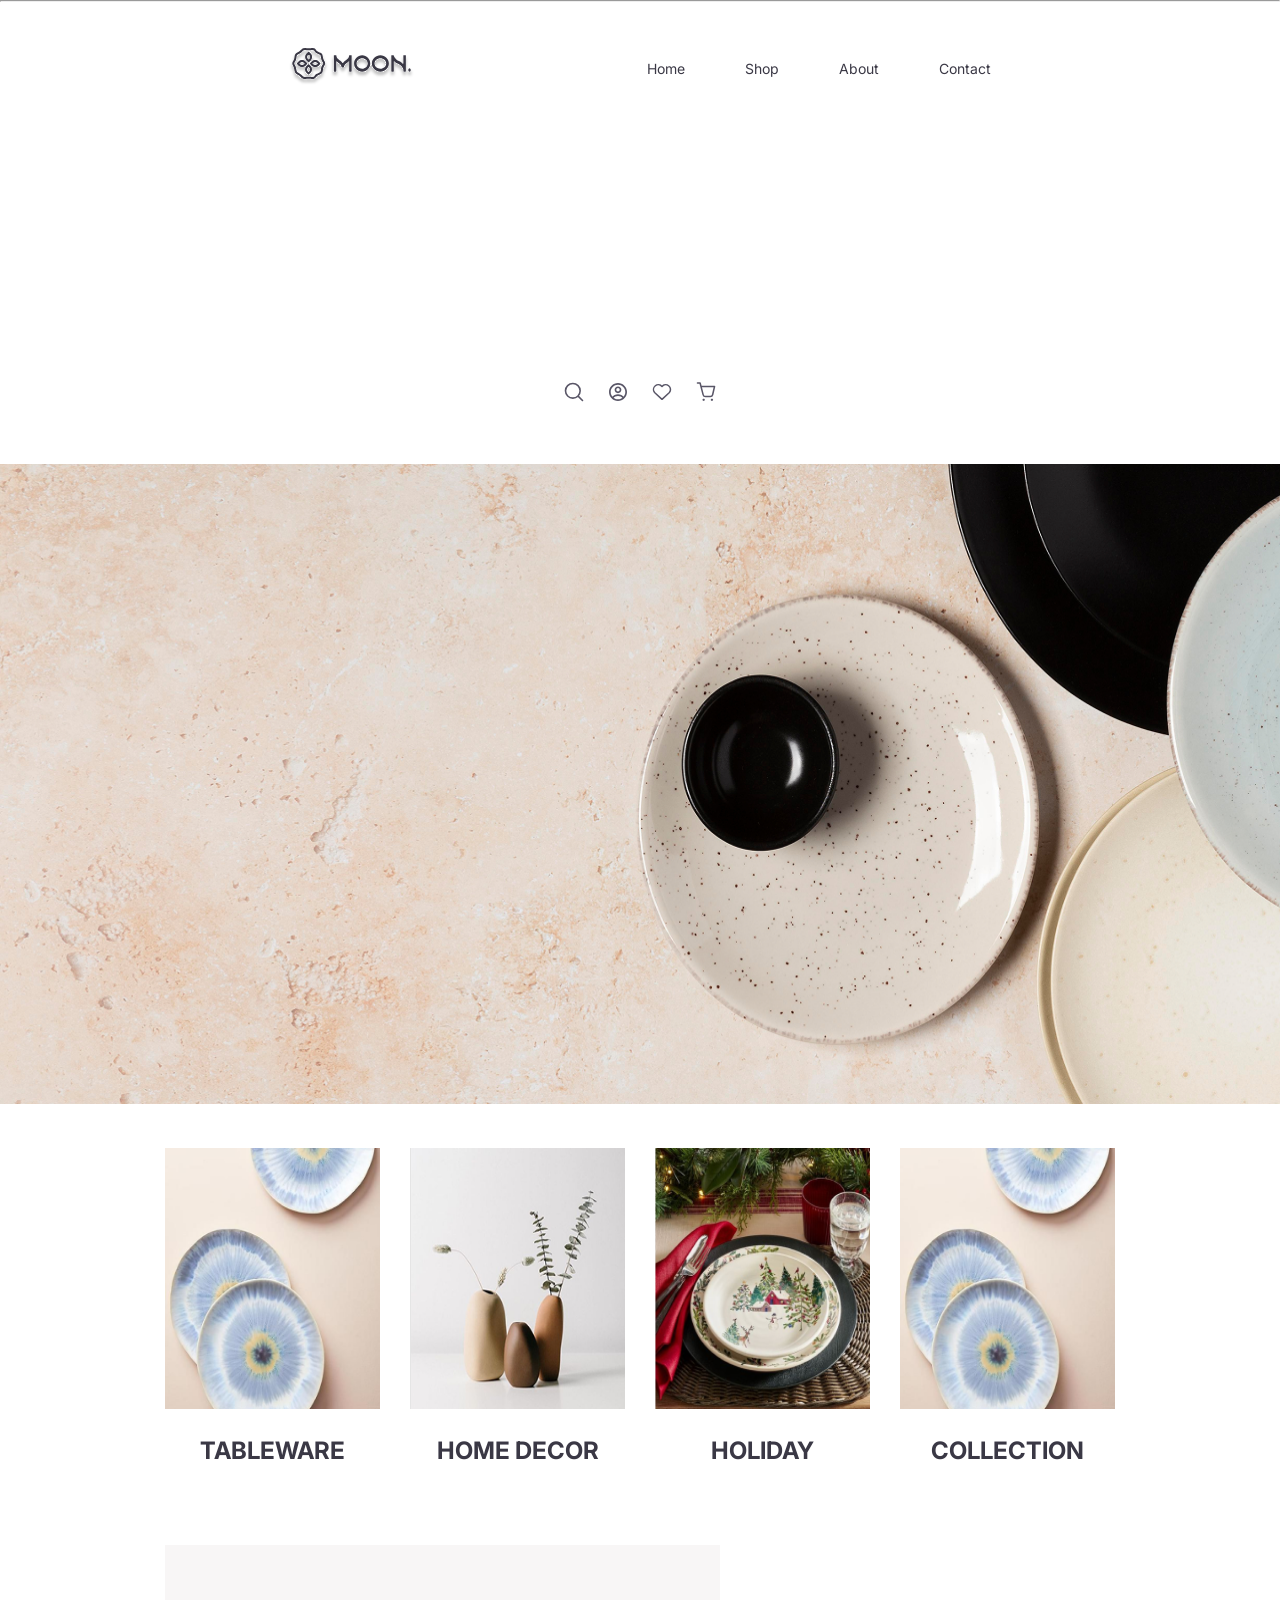
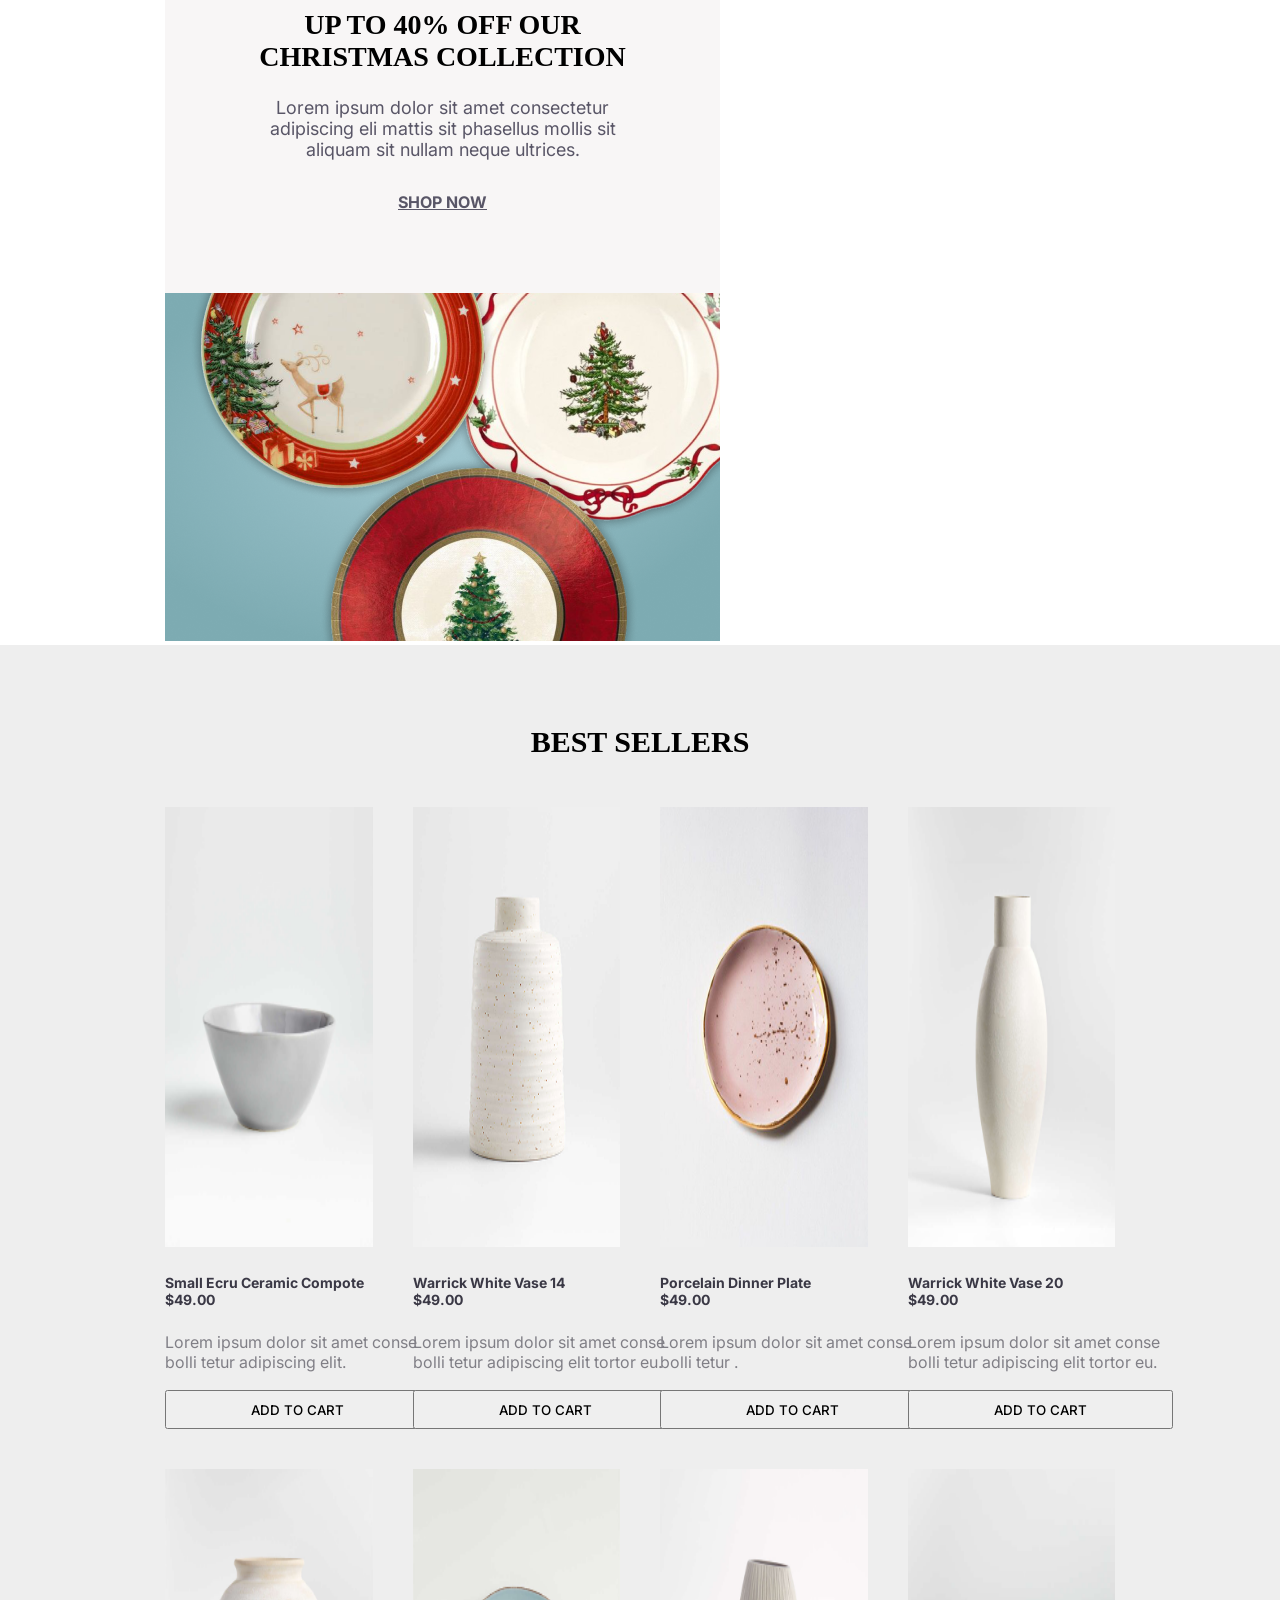
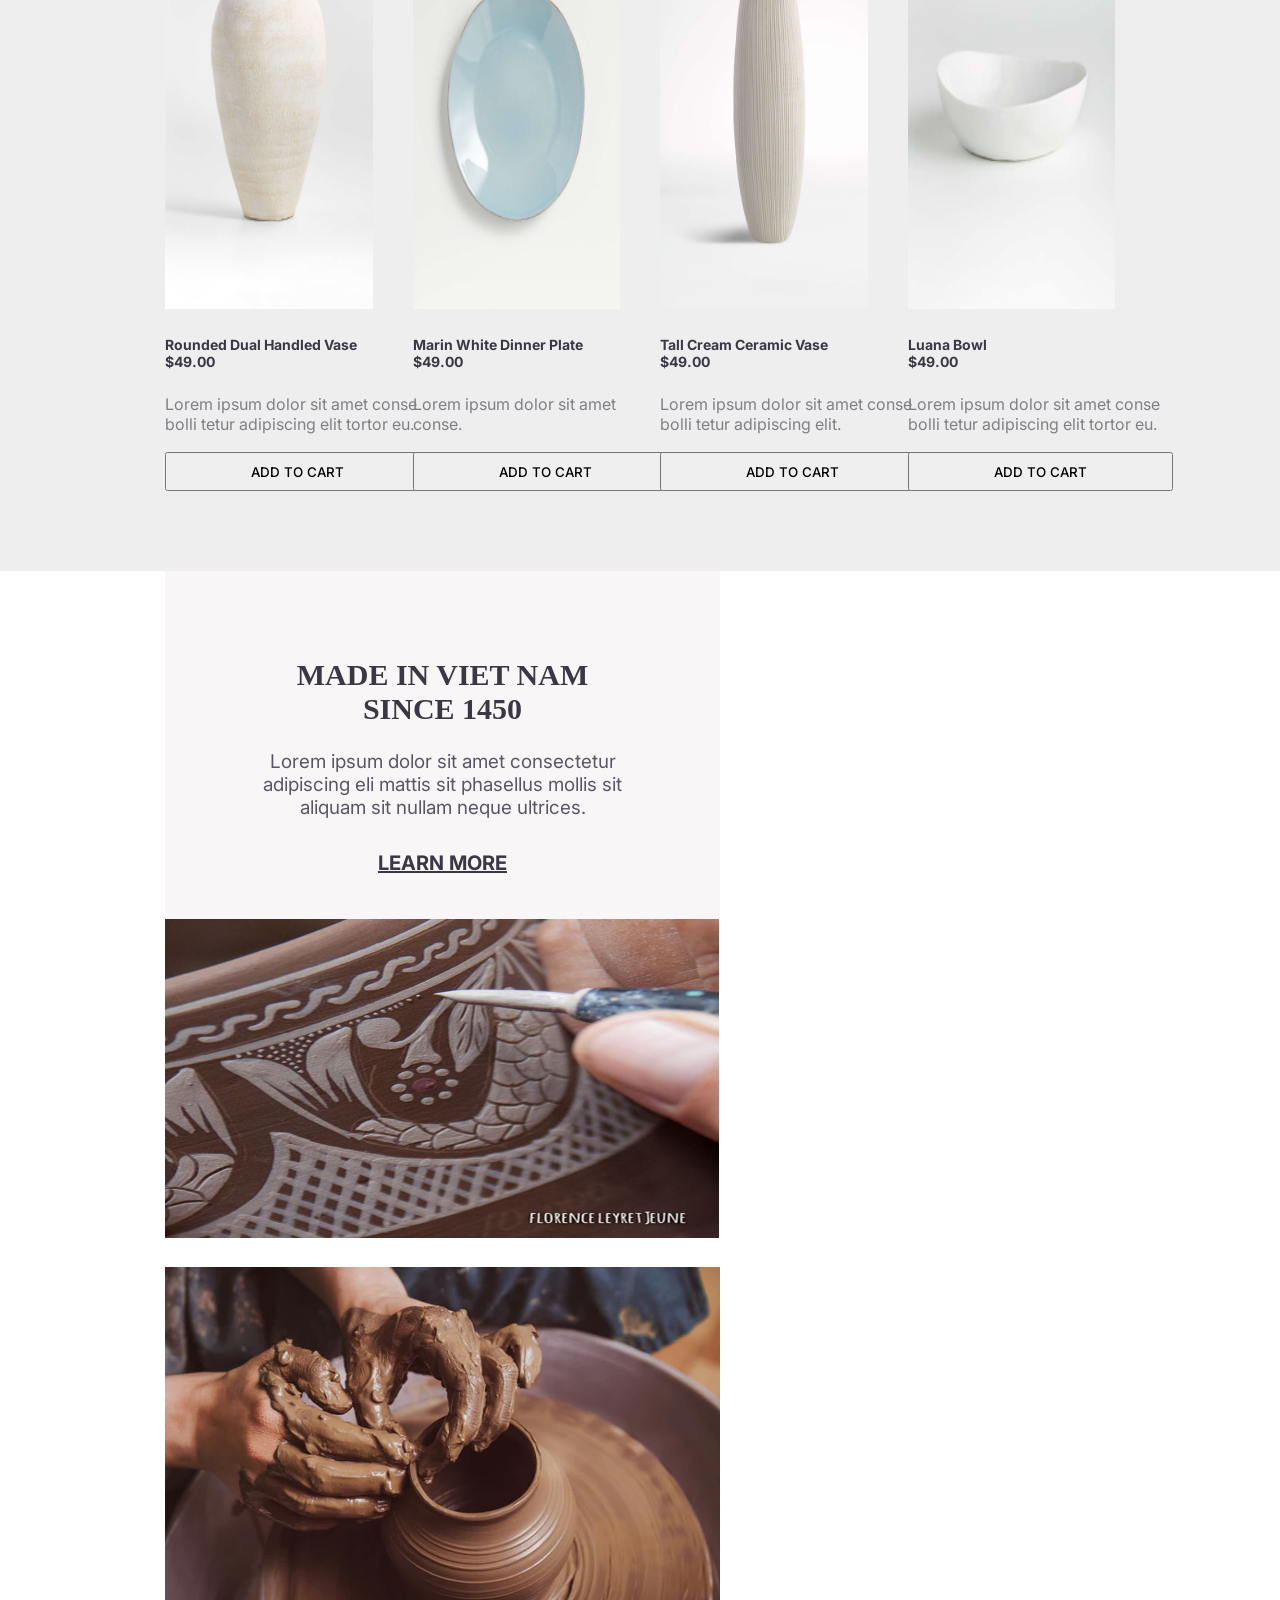
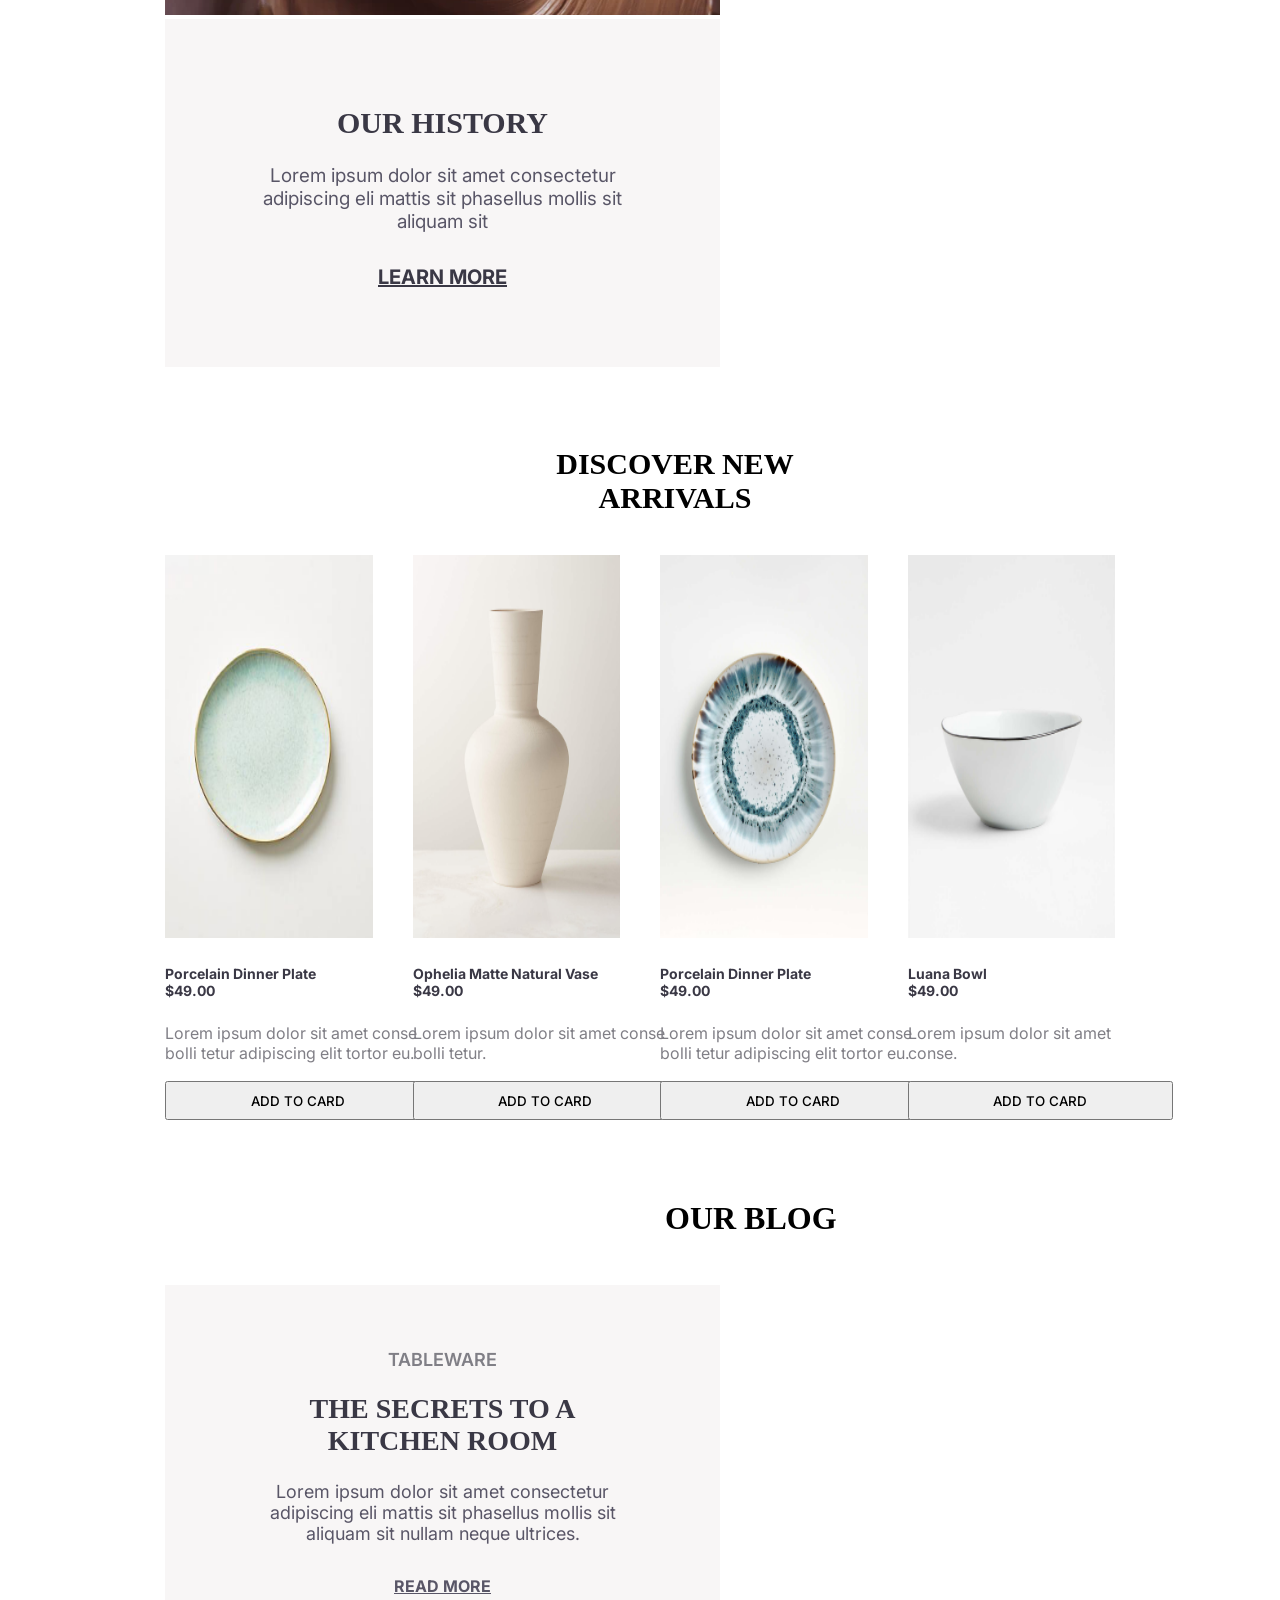
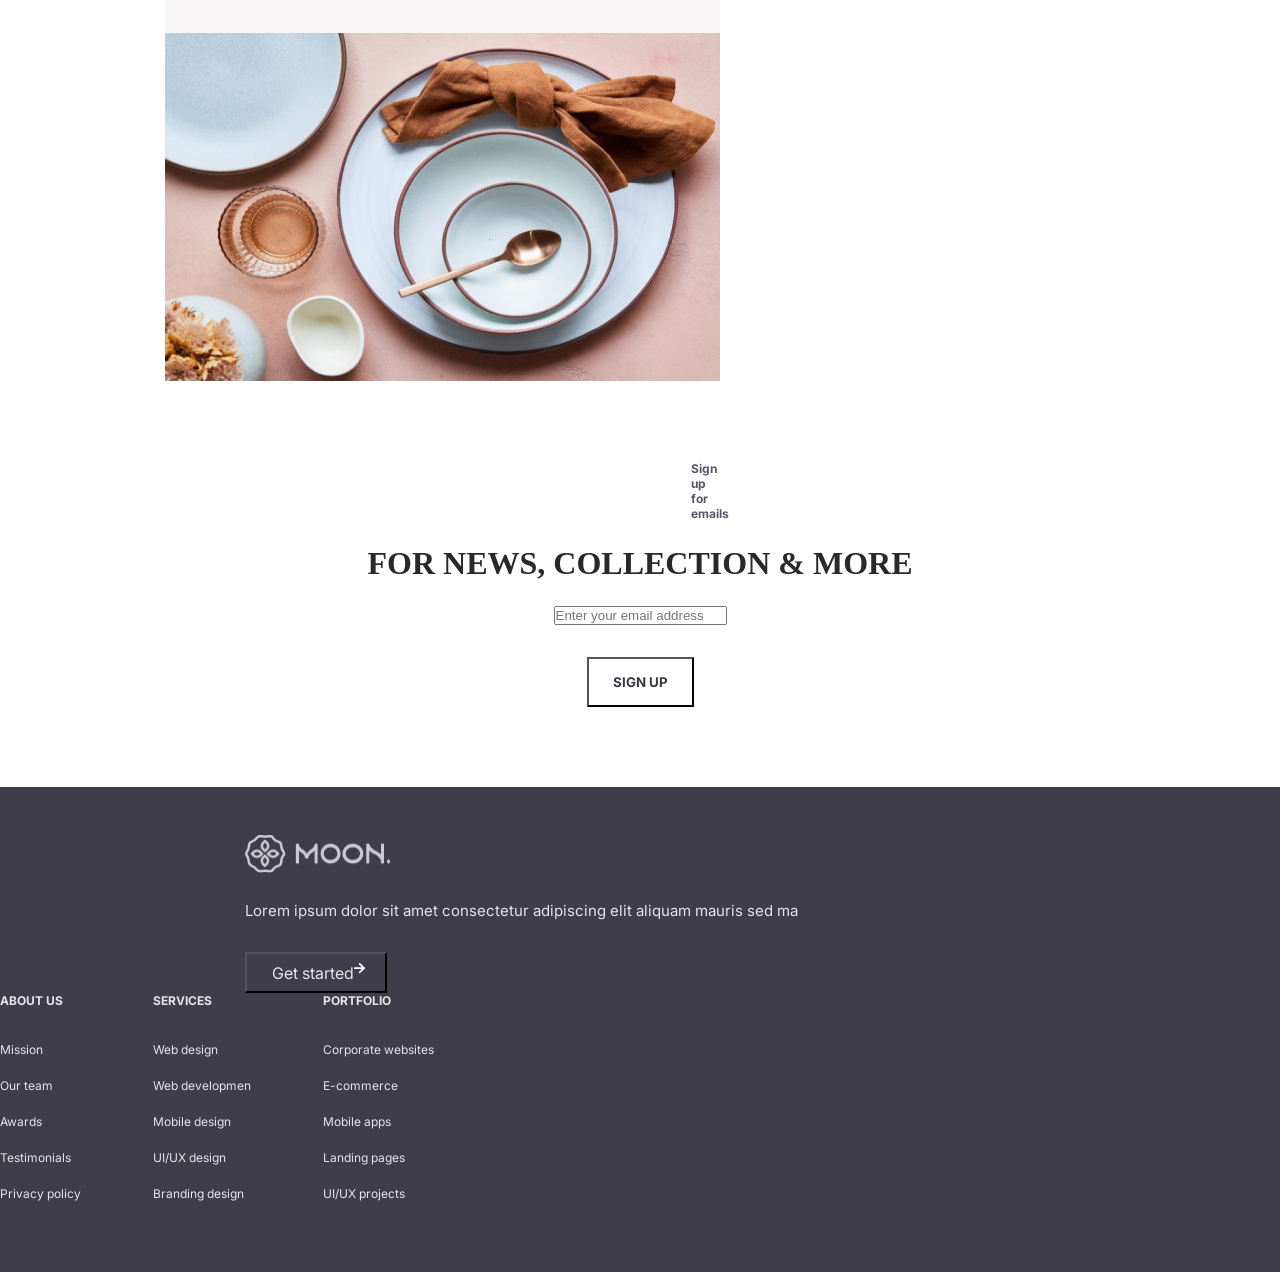
==== commit 6d1a6e6a: "some edits" ====
--- a/index.html
+++ b/index.html
@@ -6,391 +6,412 @@
     <meta name="viewport" content="width=device-width, initial-scale=1.0">
     <title>moon</title>
     <link rel="stylesheet" href="./assets/css/main.css" />
+    <link rel="preconnect" href="https://fonts.googleapis.com">
+    <link rel="preconnect" href="https://fonts.gstatic.com" crossorigin>
+    <link
+        href="https://fonts.googleapis.com/css2?family=Inter:ital,opsz,wght@0,14..32,100..900;1,14..32,100..900&display=swap"
+        rel="stylesheet">
 </head>
 
-<hr>
-<!-- this is the head of the page -->
-<div class="header">
-
-    <div class="logo">
-        <img src="./assets/img/logo.svg" width="145px" height="38.33px" />
-    </div>
-
-    <div class="list">
-        <ul>
-            <li> <a href="#"> Home</a> </li>
-            <li> <a href="#"> Shop</a></li>
-            <li> <a href="#"> About</a></li>
-            <li> <a href="#"> Contact</a> </li>
-        </ul>
-    </div>
-
-    <div class="icon">
-        <ul>
-            <li> <a href="#"> <img src="./assets/img/Search.svg" /> </a> </li>
-            <li> <a href="#"> <img src="./assets/img/Avatar.svg" /> </a> </li>
-            <li> <a href="#"> <img src="./assets/img/Heart.svg" /> </a> </li>
-            <li> <a href="#"> <img src="./assets/img/Shopping cart.svg" /> </a> </li>
-        </ul>
-    </div>
-</div>
-
-<!-- This is a section num 1 -->
-<div class="slider">
-    <img src="./assets/img/flat-lay-composition-different-sized-plates 1.png" width="100% " height="640px" />
-</div>
-
-
-<!-- This is a section num 2-->
-<div class="collection-section">
-
-    <div class="collection">
-        <img src="./assets/img/Collection.png" width="255px" height="261px" />
-        <h2> TABLEWARE</h2>
-    </div>
-
-
-    <div class="collection">
-        <img src="./assets/img/home decor.png" width="255px" height="261px" />
-        <h2> HOME DECOR</h2>
-    </div>
-
-    <div class="collection">
-        <img src="./assets/img/holiday.png" width="255px" height="261px" />
-        <h2> HOLIDAY</h2>
-    </div>
-
-
-    <div class="collection">
-        <img src="./assets/img/Collection.png" width="255px" height="261px" />
-        <h2> COLLECTION</h2>
-    </div>
-
-</div>
-
-
-<!-- This is a section num 3-->
-<div class="ecommerce">
-
-    <div class="grid">
-        <h2>UP TO 40% OFF OUR CHRISTMAS COLLECTION</h2>
-        <p>Lorem ipsum dolor sit amet consectetur adipiscing eli mattis sit phasellus mollis sit aliquam sit nullam
-            neque ultrices.</p>
-        <a href="#"> SHOP NOW</a>
-    </div>
-
-    <div> <img src="./assets/img/our Christmas collection.png" width="555px" height="348px" />
-    </div>
-
-
-</div>
-
-
-
-<!-- This is a section num 4 -->
-
-<div class="v2">
-
-    <h1> BEST SELLERS </h1>
-
-
-    <div class="Bestsellers">
-
-
-        <div class=" size">
-            <img src="./assets/img/Small Ecru Ceramic Compote $49.00.png" width="289px" height="440px" />
-            <h2>Small Ecru Ceramic Compote <br /> $49.00 </h2>
-
-            <p>Lorem ipsum dolor sit amet conse bolli tetur adipiscing elit.</p>
-            <button>ADD TO CART</button>
-        </div>
-
-
-        <div class="size">
-            <img src="./assets/img/Warrick White Vase 14 $49.png" width="289px" height="440px" />
-            <h2> Warrick White Vase 14 <br /> $49.00</h2>
-            <p> Lorem ipsum dolor sit amet conse bolli tetur adipiscing elit tortor eu.</p>
-            <button>ADD TO CART</button>
-        </div>
-
-
-        <div class="size">
-            <img src="./assets/img/Porcelain Dinner Plate $49.00.png" width="289px" height="440px" />
-            <h2> Porcelain Dinner Plate
-                <br /> $49.00
-            </h2>
-            <p> Lorem ipsum dolor sit amet conse bolli tetur .</p>
-            <button>ADD TO CART</button>
-        </div>
-
-
-        <div class="size">
-            <img src="./assets/img/Warrick White Vase 20 $49.00.png" width="289px" height="440px" />
-            <h2> Warrick White Vase 20
-                <br /> $49.00
-            </h2>
-            <p> Lorem ipsum dolor sit amet conse bolli tetur adipiscing elit tortor eu.</p>
-            <button>ADD TO CART</button>
-        </div>
-
-
-        <div class="size">
-            <img src="./assets/img/Rounded Dual Handled Vase $49.00.png" width="289px" height="440px" />
-            <h2> Rounded Dual Handled Vase <br /> $49.00</h2>
-            <p> Lorem ipsum dolor sit amet conse bolli tetur adipiscing elit tortor eu.</p>
-            <button>ADD TO CART</button>
-        </div>
-
-
-        <div class="size">
-            <img src="./assets/img/Marin White Dinner Plate $49.00.png" width="289px" height="440px" />
-            <h2> Marin White Dinner Plate <br /> $49.00</h2>
-            <p> Lorem ipsum dolor sit amet conse.</p>
-            <button>ADD TO CART</button>
-        </div>
-
-
-        <div class="size">
-            <img src="./assets/img/Tall Cream Ceramic Vase.png" width="289px" height="440px" />
-            <h2> Tall Cream Ceramic Vase <br /> $49.00 </h2>
-            <p>Lorem ipsum dolor sit amet conse bolli tetur adipiscing elit. </p>
-            <button>ADD TO CART</button>
-        </div>
-
-
-        <div class="size">
-            <img src="./assets/img/Luana Bowl $49.00.png" width="289px" height="440px" />
-            <h2>Luana Bowl <br /> $49.00 </h2>
-            <p> Lorem ipsum dolor sit amet conse bolli tetur adipiscing elit tortor eu.</p>
-            <button>ADD TO CART</button>
-        </div>
-
-
-    </div>
-</div>
-
-
-<!-- This is a section num 5 -->
-
-<div class="row-sec">
-
-    <div class="row">
-        <h2> MADE IN VIET NAM <br /> SINCE 1450 </h2>
-        <p> Lorem ipsum dolor sit amet consectetur adipiscing eli mattis
-            sit phasellus mollis sit aliquam sit nullam
-            neque ultrices. </p>
-        <a href="#"> LEARN MORE</a>
-    </div>
-
-    <div class="imgg"> <img src="./assets/img/madeinvit.png" width="555px" height="348px" /> </div>
-</div>
-
-
-
-<div class="row-sec">
-
-    <div> <img src="./assets/img/our his.png" width="555px" height="348px" /> </div>
-
-    <div class="row">
-        <h2> OUR HISTORY</h2>
-        <p>Lorem ipsum dolor sit amet consectetur adipiscing eli mattis sit
-            phasellus mollis sit aliquam sit </p>
-        <a href="#"> LEARN MORE</a>
-    </div>
-
-</div>
-
-<!-- This is a section num 6 -->
-
-<div class="v1">
-
-    <div class="Bestsellers">
-
-        <h1> DISCOVER NEW ARRIVALS </h1>
-
-
-        <div class="size">
-            <img src="./assets/img/Porcelain Dinner Plate $49.png" width="255px " height="383px" />
-            <h2> Porcelain Dinner Plate
-                <br /> $49.00
-            </h2>
-            <p>Lorem ipsum dolor sit amet conse bolli tetur adipiscing elit tortor eu. </p>
-            <button> ADD TO CARD </button>
-        </div>
-
-
-        <div class="size">
-            <img src="./assets/img/Ophelia Matte Natural  Vase $49.00.png" width="255px " height="383px" />
-            <h2> Ophelia Matte Natural Vase
-                <br /> $49.00
-            </h2>
-            <p>Lorem ipsum dolor sit amet conse bolli tetur. </p>
-            <button>ADD TO CARD </button>
-
-        </div>
-
-
-        <div class="size">
-
-            <img src="./assets/img/Porcelain Dinner Plate.png" width="255px " height="383px" />
-            <h2>Porcelain Dinner Plate <br />$49.00 </h2>
-            <p> Lorem ipsum dolor sit amet conse bolli tetur adipiscing elit tortor eu.</p>
-            <button> ADD TO CARD </button>
-        </div>
-
-
-
-        <div class="size">
-            <img src="./assets/img/Luana Bowl $49.png" width="255px" height="383px" />
-            <h2> Luana Bowl
-                <br /> $49.00
-            </h2>
-            <p> Lorem ipsum dolor sit amet conse.</p>
-            <button> ADD TO CARD </button>
-
-
-        </div>
-    </div>
-
-</div>
-
-
-<!-- This is a section num 7 -->
-
-<div class="ecommerce">
-
-    <h1> OUR BLOG </h1>
-
-    <div class="grid">
-        <p>TableWare</p>
-        <h2>THE SECRETS TO A KITCHEN ROOM </h2>
-        <p>Lorem ipsum dolor sit amet consectetur adipiscing eli mattis sit phasellus mollis sit aliquam sit nullam
-            neque ultrices.</p>
-        <a href="#"> READ MORE</a>
-    </div>
-
-    <div class="imgg"> <img src="./assets/img/table ware.png" width="555px" height="348px" />
-    </div>
-
-
-</div>
-
-
-<!-- This is a section num 8 -->
-
-<div class="sign">
-
-    <p> Sign up for emails </p>
-    <h1> FOR NEWS, COLLECTION & MORE </h1>
-
-    <form>
-        <input type="email" placeholder="Enter your email address" name="email">
-
-    </form>
-
-    <button> SIGN UP </button>
-
-</div>
-
-<!-- This is a section num 9 -->
-
-<div class="footer">
-
-    <div class="footer-item1">
-        <img src="./assets/img/logo.png" />
-        <p>Lorem ipsum dolor sit amet consectetur adipiscing elit aliquam mauris sed ma</p>
-        <button class="arrow-img"> Get started <img src="./assets/img/Arrow Right.svg" width="11px" height="11px" />
-        </button>
-    </div>
-
-    <div class="footer-item2">
-        <div>
-            <h1> ABOUT US </h1>
-
-            <a href="#"> Mission</a>
-            <br />  <br />
-            <a href="#">Our team </a>
-
-            <br />  <br />
-            <a href="#"> Awards </a>
-
-            <br />  <br />
-            <a href="#">Testimonials </a>
-
-            <br />  <br />
-            <a href="#"> Privacy policy</a>
-
-
-
-        </div>
-
-
-        <div >
-            <h1> SERVICES </h1>
-
-            <a href="#">Web design </a>
-            <br />  <br />
-            <a href="#"> Web developmen </a>
-
-            <br />  <br />
-            <a href="#"> Mobile design </a>
-
-            <br />  <br />
-            <a href="#"> UI/UX design </a>
-
-            <br />  <br />
-            <a href="#"> Branding design</a>
-
-        </div>
-
-
-        <div>
-            <h1> PORTFOLIO</h1>
-
-            <a href="#"> Corporate websites </a>
-            <br />  <br />
-            <a href="#"> E-commerce</a>
-
-            <br />  <br />
-            <a href="#"> Mobile apps </a>
-
-            <br />  <br />
-            <a href="#"> Landing pages</a>
-
-            <br />  <br />
-            <a href="#"> UI/UX projects</a>
-
-        </div>
-
-    </div>
-
-</div>
-
-
-
-
-
-
-
-
-
-
-
-
-
-
-
-
-
-
-
-
-
-
-
-
+<body>
+
+    <!-- this is the head of the page -->
+
+
+    <div class="cont">
+
+        <div class="header">
+
+            <div class="logo">
+                <img src="./assets/img/logo.svg" width="145px" height="38.33px" />
+            </div>
+
+            <div class="list">
+                <ul>
+                    <li> <a href="#"> Home</a> </li>
+                    <li> <a href="#"> Shop</a></li>
+                    <li> <a href="#"> About</a></li>
+                    <li> <a href="#"> Contact</a> </li>
+                </ul>
+            </div>
+
+            <div class="icon">
+                <ul>
+                    <li> <a href="#"> <img src="./assets/img/Search.svg" /> </a> </li>
+                    <li> <a href="#"> <img src="./assets/img/Avatar.svg" /> </a> </li>
+                    <li> <a href="#"> <img src="./assets/img/Heart.svg" /> </a> </li>
+                    <li> <a href="#"> <img src="./assets/img/Shopping cart.svg" /> </a> </li>
+                </ul>
+            </div>
+        </div>
+
+    </div>
+
+
+    <!-- This is a section num 1 -->
+    <div class="slider">
+        <img src="./assets/img/flat-lay-composition-different-sized-plates 1.png" width="100% " height="640px" />
+    </div>
+
+
+
+    <div class="cont">
+        <!-- This is a section num 2-->
+        <div class="collection-section">
+
+            <div class="collection">
+                <img src="./assets/img/Collection.png" width="255px" height="261px" />
+                <h2> TABLEWARE</h2>
+            </div>
+
+
+            <div class="collection">
+                <img src="./assets/img/home decor.png" width="255px" height="261px" />
+                <h2> HOME DECOR</h2>
+            </div>
+
+            <div class="collection">
+                <img src="./assets/img/holiday.png" width="255px" height="261px" />
+                <h2> HOLIDAY</h2>
+            </div>
+
+
+            <div class="collection">
+                <img src="./assets/img/Collection.png" width="255px" height="261px" />
+                <h2> COLLECTION</h2>
+            </div>
+
+        </div>
+    </div>
+
+
+
+    <div class="cont">
+        <!-- This is a section num 3-->
+        <div class="ecommerce">
+
+            <div class="grid">
+                <h4>UP TO 40% OFF OUR CHRISTMAS COLLECTION</h4>
+                <p>Lorem ipsum dolor sit amet consectetur adipiscing eli mattis sit phasellus mollis sit aliquam sit
+                    nullam
+                    neque ultrices.</p>
+                <a href="#"> SHOP NOW</a>
+            </div>
+
+            <div>
+                <img src="./assets/img/our Christmas collection.png" width="555px" height="348px" />
+            </div>
+
+
+        </div>
+
+    </div>
+
+
+
+
+    <!-- This is a section num 4 -->
+
+    <div class="v2">
+        <div class="cont">
+            <h1> BEST SELLERS </h1>
+
+
+            <div class="Bestsellers">
+
+
+                <div class=" size">
+                    <img src="./assets/img/Small Ecru Ceramic Compote $49.00.png" width="289px" height="440px" />
+                    <h2>Small Ecru Ceramic Compote <br /> $49.00 </h2>
+
+                    <p>Lorem ipsum dolor sit amet conse bolli tetur adipiscing elit.</p>
+                    <button>ADD TO CART</button>
+                </div>
+
+
+                <div class="size">
+                    <img src="./assets/img/Warrick White Vase 14 $49.png" width="289px" height="440px" />
+                    <h2> Warrick White Vase 14 <br /> $49.00</h2>
+                    <p> Lorem ipsum dolor sit amet conse bolli tetur adipiscing elit tortor eu.</p>
+                    <button>ADD TO CART</button>
+                </div>
+
+
+                <div class="size">
+                    <img src="./assets/img/Porcelain Dinner Plate $49.00.png" width="289px" height="440px" />
+                    <h2> Porcelain Dinner Plate
+                        <br /> $49.00
+                    </h2>
+                    <p> Lorem ipsum dolor sit amet conse bolli tetur .</p>
+                    <button>ADD TO CART</button>
+                </div>
+
+
+                <div class="size">
+                    <img src="./assets/img/Warrick White Vase 20 $49.00.png" width="289px" height="440px" />
+                    <h2> Warrick White Vase 20
+                        <br /> $49.00
+                    </h2>
+                    <p> Lorem ipsum dolor sit amet conse bolli tetur adipiscing elit tortor eu.</p>
+                    <button>ADD TO CART</button>
+                </div>
+
+                <div class="size">
+                    <img src="./assets/img/Rounded Dual Handled Vase $49.00.png" width="289px" height="440px" />
+                    <h2> Rounded Dual Handled Vase <br /> $49.00</h2>
+                    <p> Lorem ipsum dolor sit amet conse bolli tetur adipiscing elit tortor eu.</p>
+                    <button>ADD TO CART</button>
+                </div>
+
+
+                <div class="size">
+                    <img src="./assets/img/Marin White Dinner Plate $49.00.png" width="289px" height="440px" />
+                    <h2> Marin White Dinner Plate <br /> $49.00</h2>
+                    <p> Lorem ipsum dolor sit amet conse.</p>
+                    <button>ADD TO CART</button>
+                </div>
+
+
+                <div class="size">
+                    <img src="./assets/img/Tall Cream Ceramic Vase.png" width="289px" height="440px" />
+                    <h2> Tall Cream Ceramic Vase <br /> $49.00 </h2>
+                    <p>Lorem ipsum dolor sit amet conse bolli tetur adipiscing elit. </p>
+                    <button>ADD TO CART</button>
+                </div>
+
+
+                <div class="size">
+                    <img src="./assets/img/Luana Bowl $49.00.png" width="289px" height="440px" />
+                    <h2>Luana Bowl <br /> $49.00 </h2>
+                    <p> Lorem ipsum dolor sit amet conse bolli tetur adipiscing elit tortor eu.</p>
+                    <button>ADD TO CART</button>
+                </div>
+
+
+            </div>
+        </div>
+
+    </div>
+
+
+    <div class="cont">
+        <!-- This is a section num 5 -->
+
+        <div class="row-sec">
+
+            <div class="row">
+                <h2> MADE IN VIET NAM <br /> SINCE 1450 </h2>
+                <p> Lorem ipsum dolor sit amet consectetur adipiscing eli mattis
+                    sit phasellus mollis sit aliquam sit nullam
+                    neque ultrices. </p>
+                <a href="#"> LEARN MORE</a>
+            </div>
+
+            <div class="imgg"> <img src="./assets/img/madeinvit.png" width="555px" height="348px" /> </div>
+        </div>
+
+
+
+        <div class="row-sec">
+
+            <div> <img src="./assets/img/our his.png" width="555px" height="348px" /> </div>
+
+            <div class="row">
+                <h2> OUR HISTORY</h2>
+                <p>Lorem ipsum dolor sit amet consectetur adipiscing eli mattis sit
+                    phasellus mollis sit aliquam sit </p>
+                <a href="#"> LEARN MORE</a>
+            </div>
+
+        </div>
+    </div>
+
+
+    <div class="cont">
+
+
+        <!-- This is a section num 6 -->
+
+        <div class="v1">
+
+            <div class="Bestsellers">
+
+                <h1> DISCOVER NEW ARRIVALS </h1>
+
+
+                <div class="size">
+                    <img src="./assets/img/Porcelain Dinner Plate $49.png" width="255px " height="383px" />
+                    <h2> Porcelain Dinner Plate
+                        <br /> $49.00
+                    </h2>
+                    <p>Lorem ipsum dolor sit amet conse bolli tetur adipiscing elit tortor eu. </p>
+                    <button> ADD TO CARD </button>
+                </div>
+
+
+                <div class="size">
+                    <img src="./assets/img/Ophelia Matte Natural  Vase $49.00.png" width="255px " height="383px" />
+                    <h2> Ophelia Matte Natural Vase
+                        <br /> $49.00
+                    </h2>
+                    <p>Lorem ipsum dolor sit amet conse bolli tetur. </p>
+                    <button>ADD TO CARD </button>
+
+                </div>
+
+
+                <div class="size">
+
+                    <img src="./assets/img/Porcelain Dinner Plate.png" width="255px " height="383px" />
+                    <h2>Porcelain Dinner Plate <br />$49.00 </h2>
+                    <p> Lorem ipsum dolor sit amet conse bolli tetur adipiscing elit tortor eu.</p>
+                    <button> ADD TO CARD </button>
+                </div>
+
+
+
+                <div class="size">
+                    <img src="./assets/img/Luana Bowl $49.png" width="255px" height="383px" />
+                    <h2> Luana Bowl
+                        <br /> $49.00
+                    </h2>
+                    <p> Lorem ipsum dolor sit amet conse.</p>
+                    <button> ADD TO CARD </button>
+
+
+                </div>
+            </div>
+
+        </div>
+    </div>
+
+
+    <div class="cont">
+        <!-- This is a section num 7 -->
+
+        <div class="ecommerce">
+
+            <h1> OUR BLOG </h1>
+
+            <div class="grid">
+                <h3>TABLEWARE</h3>
+                <h2>THE SECRETS TO A KITCHEN ROOM </h2>
+                <p>Lorem ipsum dolor sit amet consectetur adipiscing eli mattis sit phasellus mollis sit aliquam sit
+                    nullam
+                    neque ultrices.</p>
+                <a href="#"> READ MORE</a>
+            </div>
+
+            <div class="imgg"> <img src="./assets/img/table ware.png" width="555px" height="348px" />
+            </div>
+
+
+        </div>
+
+    </div>
+
+
+    <div class="cont">
+
+        <!-- This is a section num 8 -->
+
+        <div class="sign">
+
+            <p> Sign up for emails </p>
+            <h1> FOR NEWS, COLLECTION & MORE </h1>
+
+            <form>
+                <input type="email" placeholder="Enter your email address" name="email">
+
+            </form>
+
+            <button> SIGN UP </button>
+
+        </div>
+
+    </div>
+
+
+
+    <!-- This is a section num 9 -->
+
+    <div class="footer">
+
+        <div class="footer-item1">
+            <img src="./assets/img/logo.png" />
+            <p>Lorem ipsum dolor sit amet consectetur adipiscing elit aliquam mauris sed ma</p>
+            <button class="arrow-img"> Get started <img src="./assets/img/Arrow Right.svg" width="11px" height="11px" />
+            </button>
+        </div>
+
+        <div class="footer-item2">
+            <div>
+                <h1> ABOUT US </h1>
+
+                <a href="#"> Mission</a>
+                <br /> <br />
+                <a href="#">Our team </a>
+
+                <br /> <br />
+                <a href="#"> Awards </a>
+
+                <br /> <br />
+                <a href="#">Testimonials </a>
+
+                <br /> <br />
+                <a href="#"> Privacy policy</a>
+
+
+
+            </div>
+
+
+            <div>
+                <h1> SERVICES </h1>
+
+                <a href="#">Web design </a>
+                <br /> <br />
+                <a href="#"> Web developmen </a>
+
+                <br /> <br />
+                <a href="#"> Mobile design </a>
+
+                <br /> <br />
+                <a href="#"> UI/UX design </a>
+
+                <br /> <br />
+                <a href="#"> Branding design</a>
+
+            </div>
+
+
+            <div>
+                <h1> PORTFOLIO</h1>
+
+                <a href="#"> Corporate websites </a>
+                <br /> <br />
+                <a href="#"> E-commerce</a>
+
+                <br /> <br />
+                <a href="#"> Mobile apps </a>
+
+                <br /> <br />
+                <a href="#"> Landing pages</a>
+
+                <br /> <br />
+                <a href="#"> UI/UX projects</a>
+
+            </div>
+
+        </div>
+
+
+
+
+    </div>
 
 
 </body>
 
+
 </html>
--- a/assets/css/main.css
+++ b/assets/css/main.css
@@ -4,18 +4,36 @@
     box-sizing: border-box;
 }
 
+html {
+    --primary-color: #3A3845;
+    --primaryfont: Inter;
+    --secondary-color:#E5E5E5;
+}
+
+
+
+.cont {
+    width: calc(100% -300px);
+    margin: 0 auto;
+    padding-left: 165px;
+    padding-right: 165px;
+}
+
+
 .header {
+
+    align-items: center;
     flex-wrap: wrap;
     display: flex;
     gap: 232.5px;
-}
-
-.logo {
     padding: 21.84px 0px;
-    margin-left: 165px;
-}
+    justify-content: center;
+}
+
+
 
 .list ul {
+    font-size: 14px;
     padding: 36px 0px;
     display: flex;
     list-style-type: none;
@@ -24,8 +42,9 @@
 
 
 .list a {
+    font-family: "Inter", sans-serif;
     text-decoration: none !important;
-    color: #3f3f46;
+    color: var(--primary-color);
 }
 
 
@@ -39,8 +58,9 @@
 .collection-section {
     flex-wrap: wrap;
     padding-top: 40px;
-    padding-bottom: 40px;
-    margin: 0px 165px;
+
+    /* padding-bottom: 40px;
+    margin: 0px 165px;*/
     display: flex;
     text-align: center;
     gap: 30px;
@@ -59,7 +79,12 @@
 
 h2 {
     margin-top: 23px;
-    color: #3f3f46;
+    color: var(--primary-color);
+
+}
+
+.collection h2 {
+    font-family: var(--primaryfont);
 }
 
 
@@ -68,31 +93,32 @@
     display: flex;
     gap: 40px;
     text-align: left;
-    padding-left: 165px;
-    padding-right: 165px;
+
 }
 
 
 
 .Bestsellers h2 {
-
-    padding: 24px 0px;
-    font-size: medium;
+    padding-bottom: 24px;
+    color: var(--primary-color);
+    font-size: 14px;
+    font-family: var(--primaryfont);
 }
 
 .Bestsellers p {
-
-    font-size: smaller;
-    color: #434343;
+    font-family: var(--primaryfont);
+    font-size: 16px;
+    color: #807F86;
     width: 255px;
     height: 32px;
     padding-bottom: 58px;
 }
 
 .Bestsellers button {
-    width: 255px;
+    width: 265px;
     height: 39px;
-
+    font-family: var(--primaryfont);
+    font-weight: 500
 }
 
 .v2 {
@@ -100,27 +126,25 @@
     background-color: #EEEEEE;
 }
 
-/*
-.v1 {
-    padding-bottom: 80px;
-}*/
+
+
 
 .Bestsellers h1 {
     padding-left: 370px;
     padding-right: 300px;
     padding-top: 80px;
+    /*
+    padding-bottom: 48px;*/
+    font-size: 30px;
+    text-align: center;
+}
+
+
+.v2 h1 {
+
+    padding-top: 80px;
     padding-bottom: 48px;
-    font-size: 220%;
-    text-align: center;
-}
-
-
-.v2 h1 {
-    padding-left: 524.5px;
-    padding-right: 524.5px;
-    padding-top: 80px;
-    padding-bottom: 24px;
-    font-size: 200%;
+    font-size: 30px;
     text-align: center;
 }
 
@@ -131,15 +155,16 @@
 .ecommerce {
     display: flex;
     flex-wrap: wrap;
+    /*
     padding-left: 165px;
-    padding-right: 165px;
+    padding-right: 165px;*/
     padding-top: 80px;
 }
 
 .ecommerce h1 {
     padding-left: 500px;
     padding-right: 500 px;
-    padding-top: 0;
+    padding-top: 0px;
     margin: 0;
     padding-bottom: 48px;
     text-align: center;
@@ -154,22 +179,47 @@
 }
 
 .grid h2 {
-    padding-top: 24px;
+    /*
+    padding-top: 64px;*/
     padding-bottom: 0px;
     padding-left: 78.5px;
     padding-right: 78.5px;
-    font-size: 30px;
+    font-size: 28px;
+
+}
+
+h4 {
+
+    padding-top: 64px;
+    padding-bottom: 0px;
+    padding-left: 78.5px;
+    padding-right: 78.5px;
+    font-size: 28px;
+
+}
+
+
+h3 {
+    padding-top: 64px;
+    /*
+    padding-bottom: 24px;*/
+    font-family: var(--primaryfont);
+    color: #807F86;
+    font-size: 18px;
+    font-weight: 600;
 }
 
 .grid p {
     padding-top: 24px;
-    padding-bottom: 0px;
+    padding-bottom: 32px;
     padding-left: 83px;
     padding-right: 83px;
     text-align: center;
-    font-size: 18.89px;
-    color: #646363;
-}
+    font-size: 18px;
+    color: #595667;
+    font-family: var(--primaryfont);
+}
+
 
 .imgg {
     width: 555px;
@@ -177,18 +227,19 @@
 }
 
 .grid a {
-    padding-top: 32px;
-    font-size: 20px;
-    color: rgb(70, 70, 70);
-}
-
+
+    padding-bottom: 64px;
+    font-size: 16px;
+    color: #595667;
+    font-family: var(--primaryfont);
+    font-weight: bold;
+
+}
 
 
 .row-sec {
     display: flex;
     flex-wrap: wrap;
-    padding-left: 165px;
-    padding-right: 165px;
     margin-top: 0px;
 }
 
@@ -201,6 +252,7 @@
 }
 
 .row h2 {
+    color: var(--primary-color);
     padding-top: 64px;
     padding-bottom: 24px;
     padding-left: 78.5px;
@@ -209,20 +261,22 @@
 }
 
 .row p {
-
+    font-family: var(--primaryfont);
     padding-top: 0px;
     padding-bottom: 32px;
     padding-left: 83px;
     padding-right: 83px;
     text-align: center;
     font-size: 18.89px;
-    color: #646363;
+    color: #595667;
 
 }
 
 .row a {
+    font-family: var(--primaryfont);
+    font-weight: bold;
     font-size: 20px;
-    color: black;
+    color: var(--primary-color);
 }
 
 .row-sec img {
@@ -237,10 +291,14 @@
 }
 
 .sign p {
+    color: #595667;
     padding-bottom: 24px;
     padding-top: 80px;
     padding-left: 525.5px;
     padding-right: 525.5px;
+    font-family: var(--primaryfont);
+    font-weight: bold;
+    font-size: 12px;
 }
 
 .sign h1 {
@@ -257,6 +315,10 @@
     padding-left: 24px;
     padding-right: 24px;
     padding-top: 15px;
+    background-color: white;
+    font-family: var(--primaryfont);
+    font-weight: bold;
+    color: var(--primary-color);
 }
 
 
@@ -284,10 +346,10 @@
 
 .footer-item1 p {
     padding-top: 24px;
-    color: white;
+    color: var(--secondary-color);
     padding-bottom: 32px;
     font-size: 15px;
-
+    font-family: var(--primaryfont);
 }
 
 
@@ -301,7 +363,8 @@
     text-align: center;
     padding-top: 9px;
     padding-left: 25px;
-    color: white;
+    color: var(--secondary-color);
+    font-family: var(--primaryfont);
 }
 
 .footer-item2 {
@@ -312,13 +375,15 @@
 }
 
 .footer-item2 a {
+    font-size: 12px;
     text-decoration: none !important;
-    color: white;
-
-}
-
-.footer-item2 h1{
-    padding-bottom: 32px;
-    color: white;
-    font-size: 25px;
+    color: var(--secondary-color);
+    font-family: var(--primaryfont);
+}
+
+.footer-item2 h1 {
+    padding-bottom: 32px;
+    color: var(--secondary-color);
+    font-size: 12px;
+    font-family: var(--primaryfont);
 }
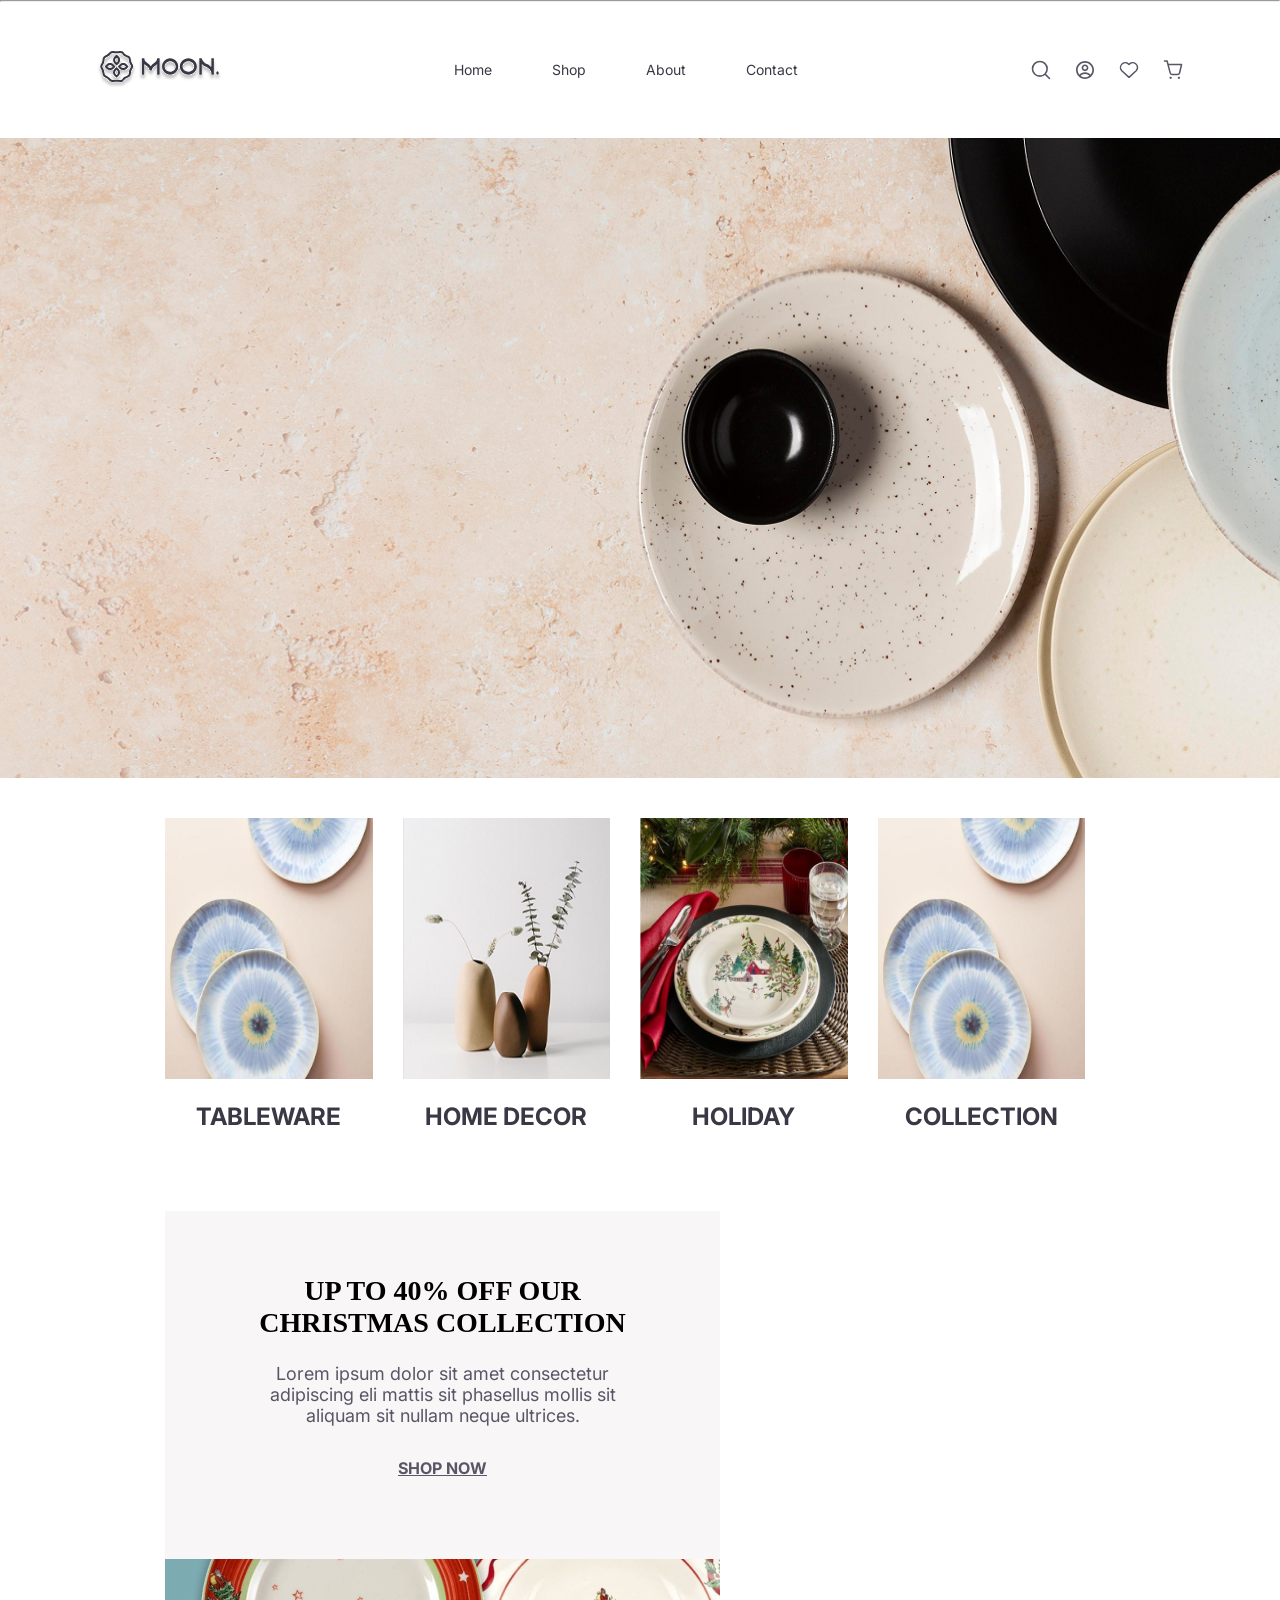
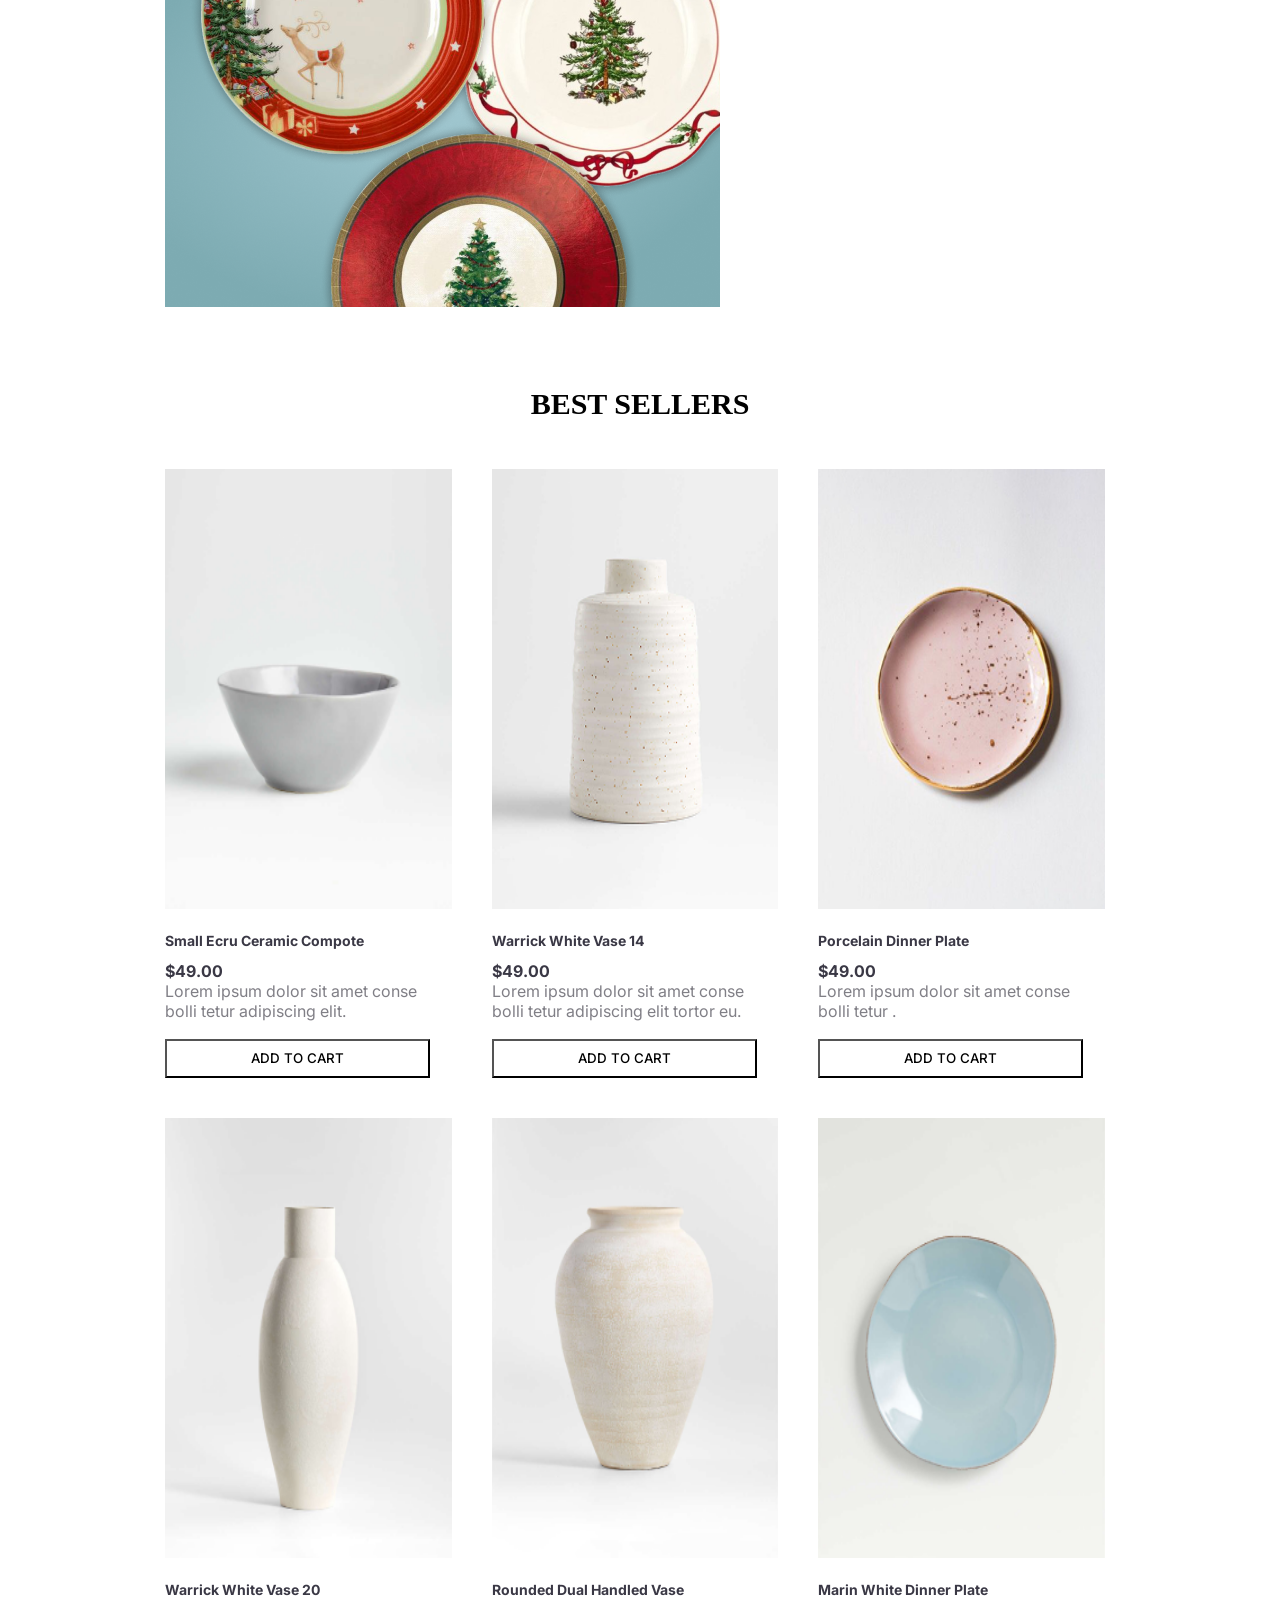
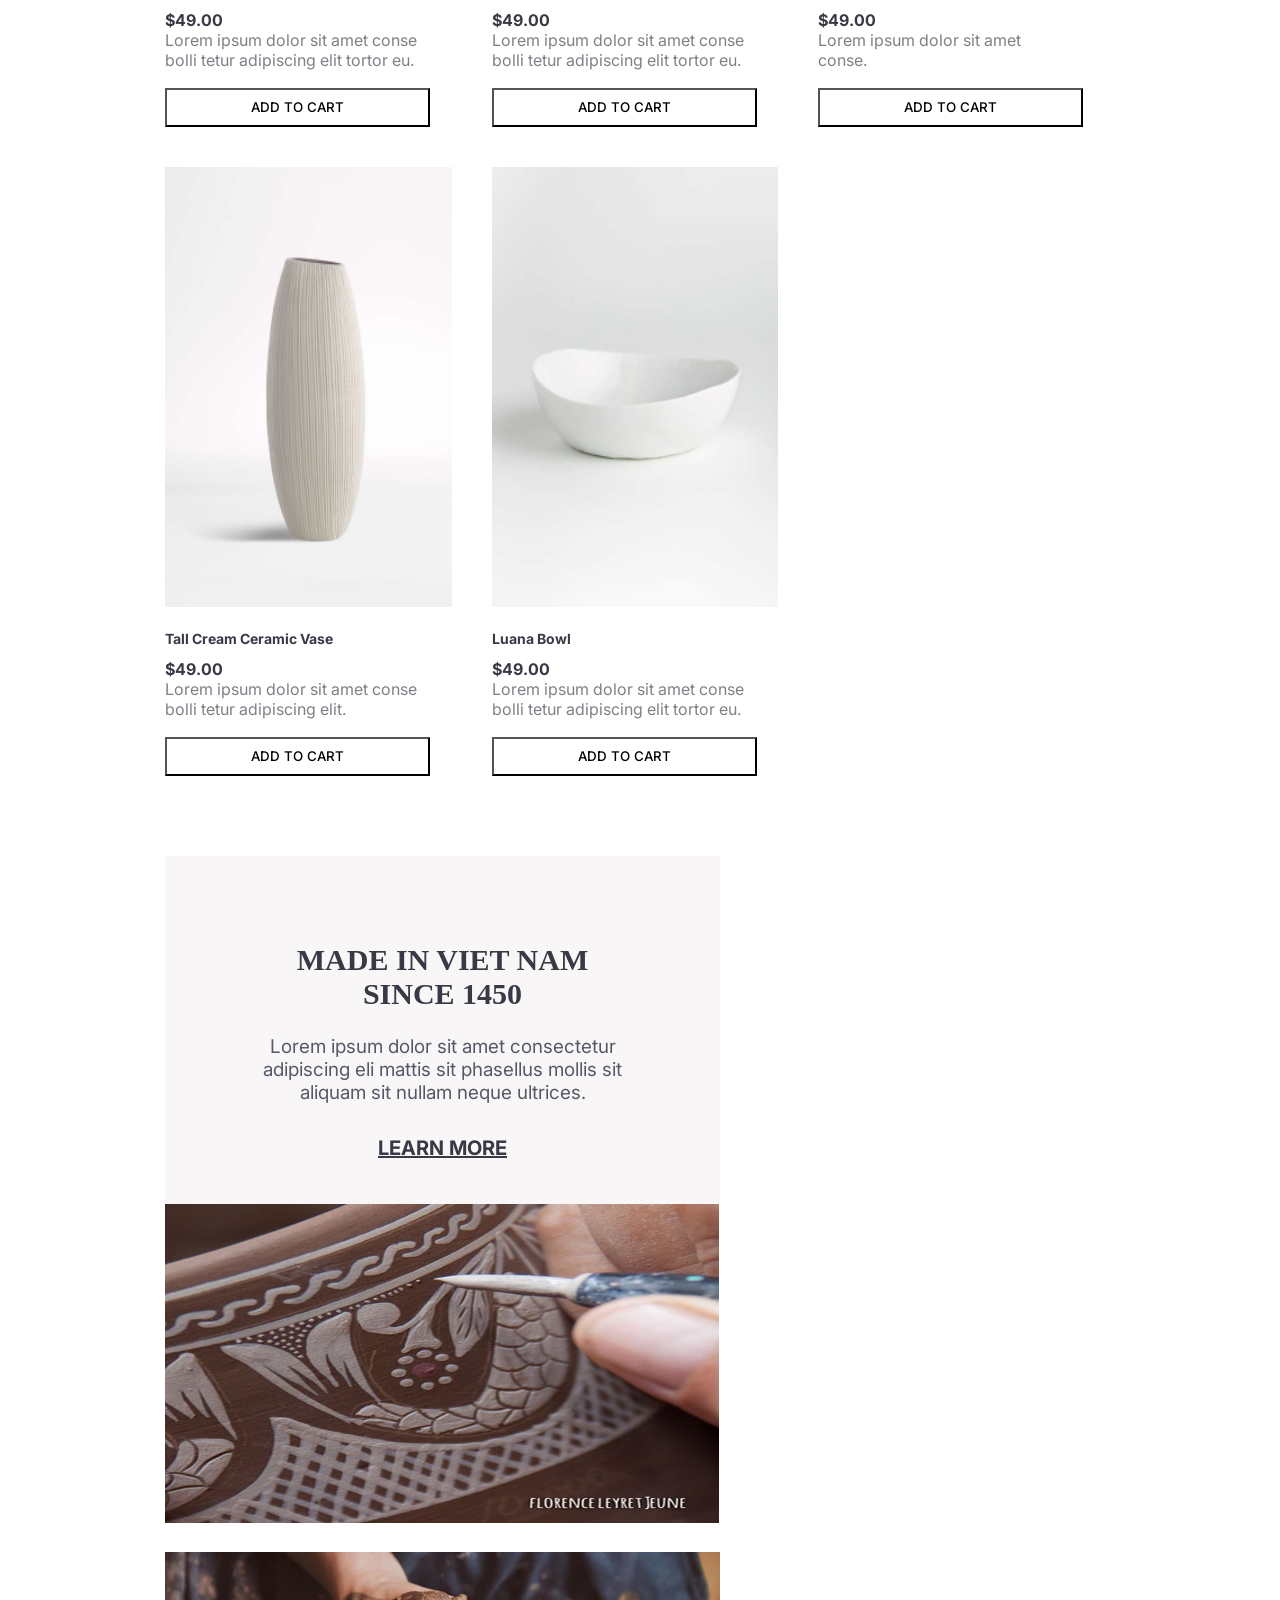
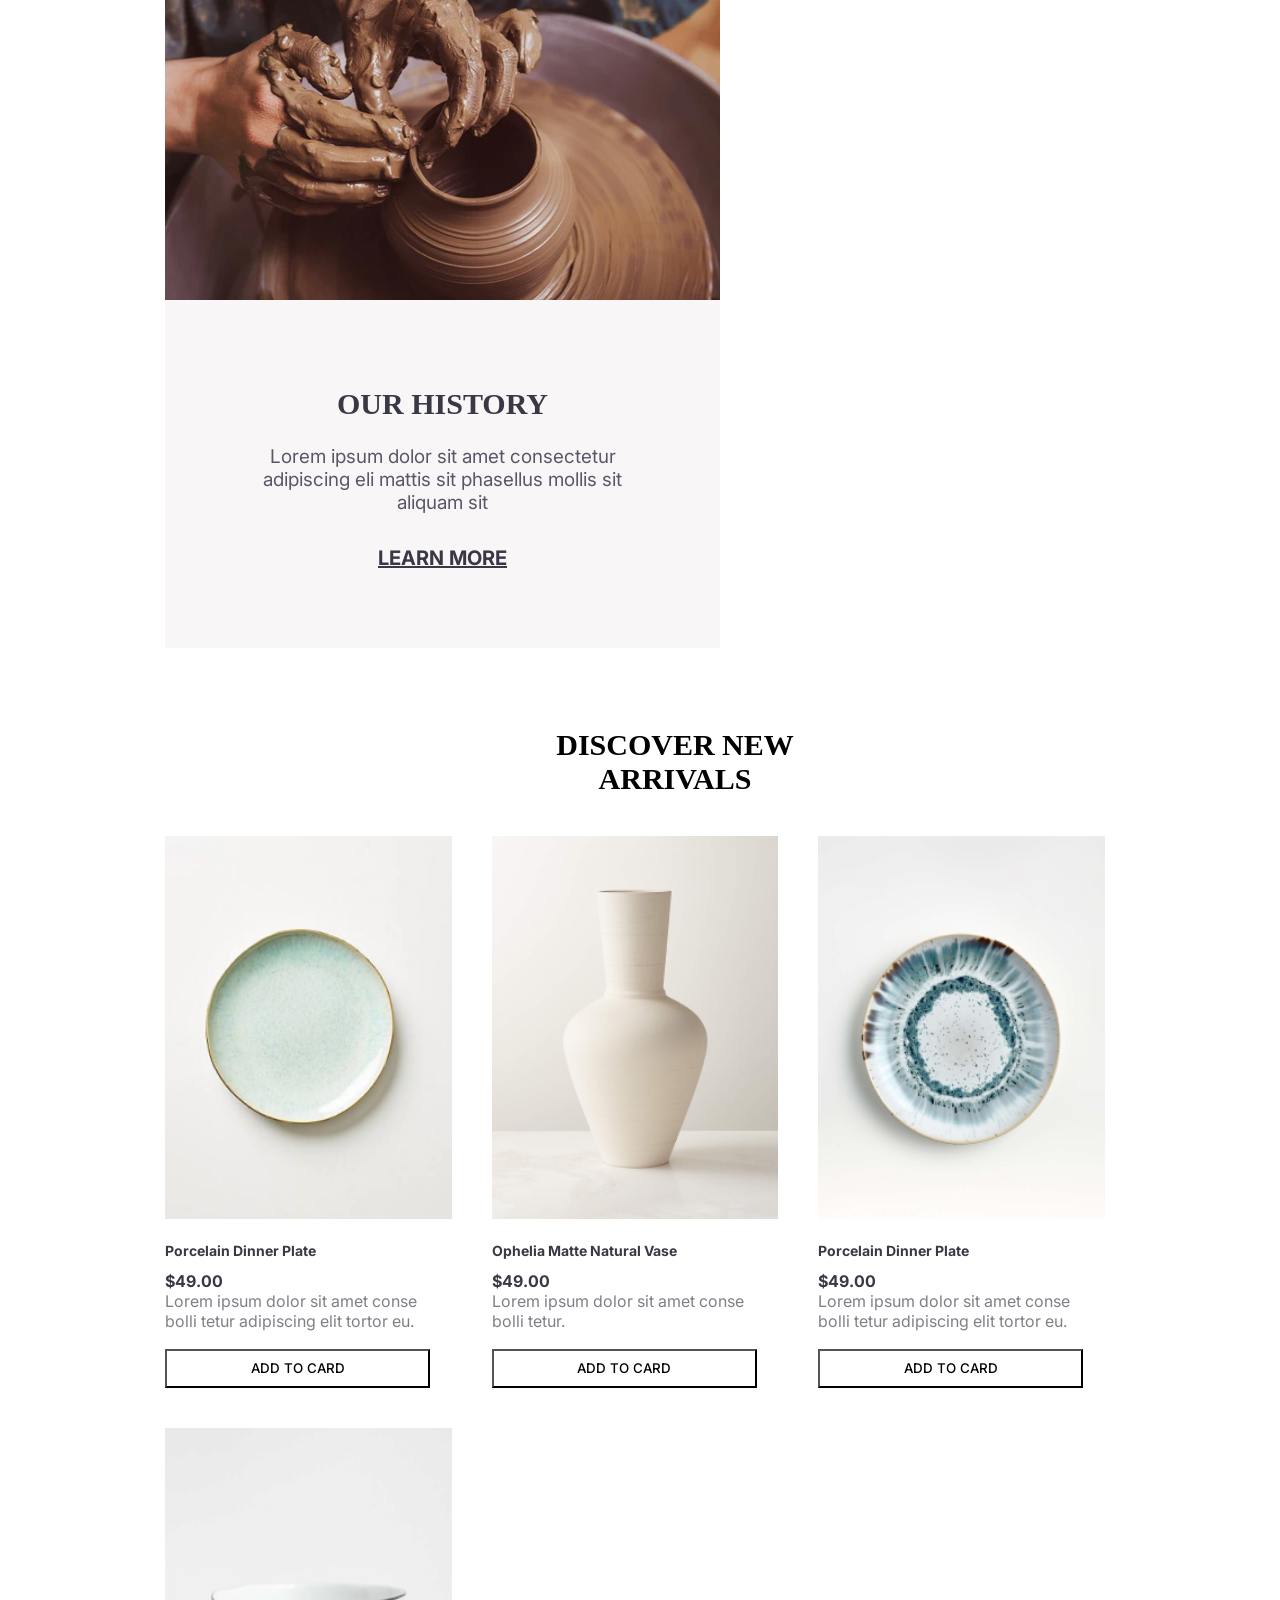
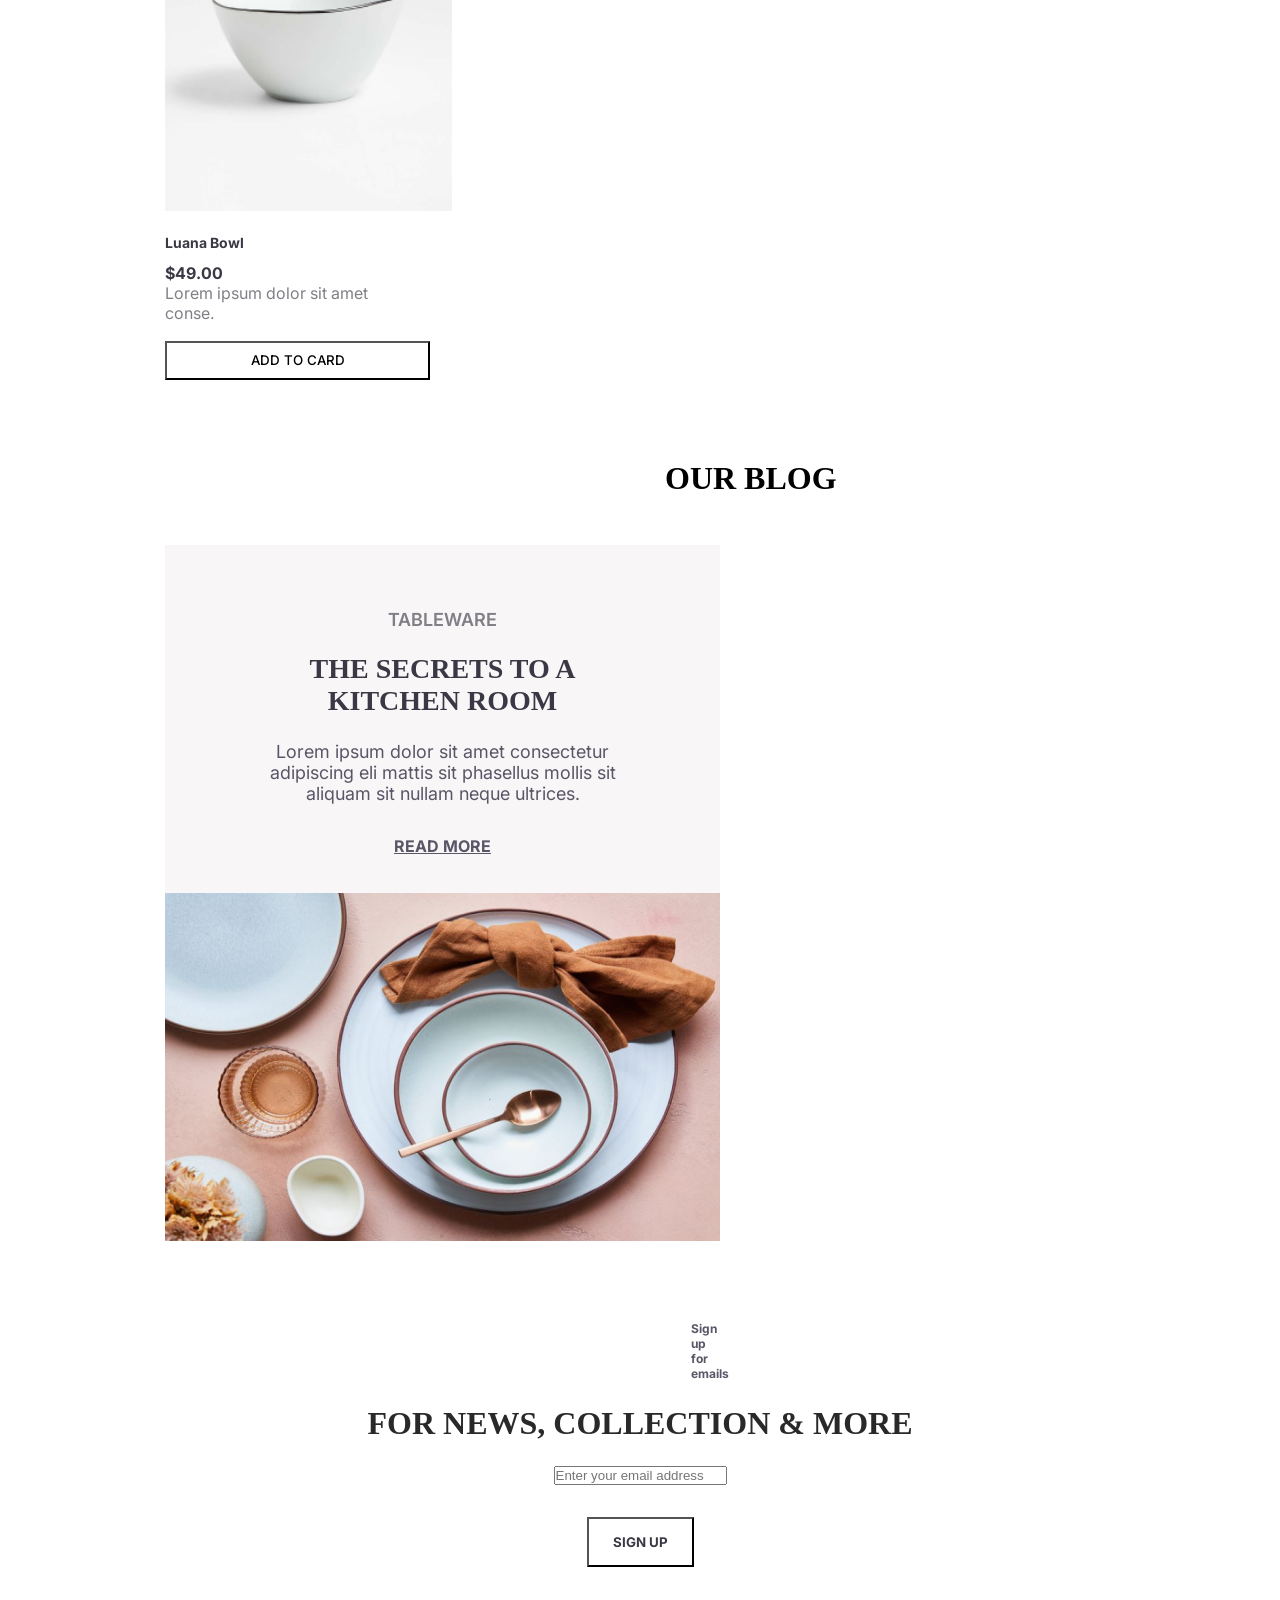
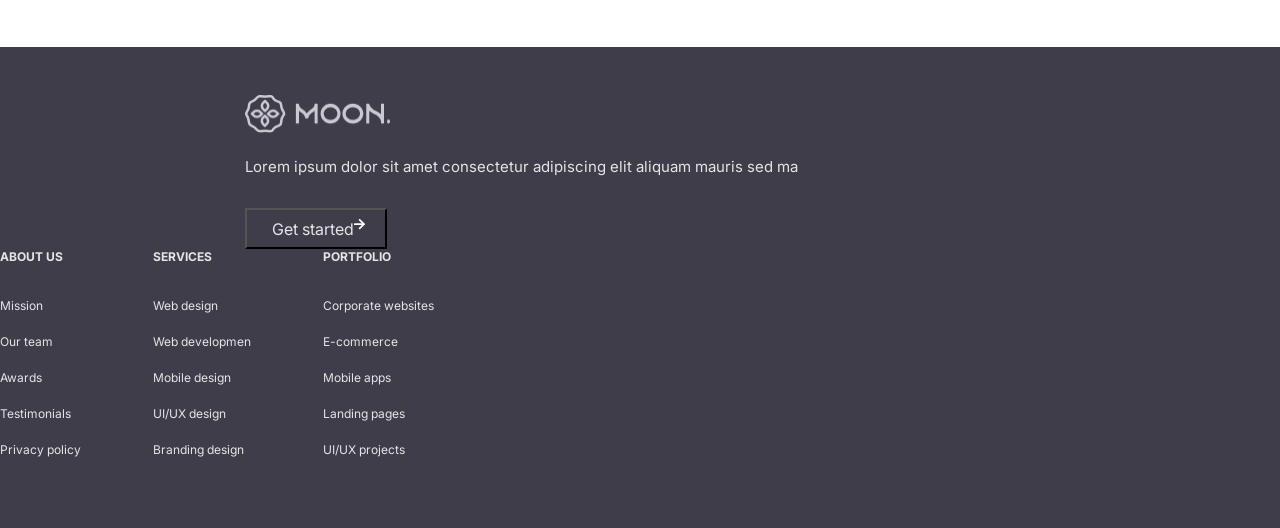
==== commit ad91ae22: "media query" ====
--- a/index.html
+++ b/index.html
@@ -17,35 +17,47 @@
 
     <!-- this is the head of the page -->
 
-
-    <div class="cont">
-
-        <div class="header">
-
-            <div class="logo">
-                <img src="./assets/img/logo.svg" width="145px" height="38.33px" />
-            </div>
-
-            <div class="list">
-                <ul>
-                    <li> <a href="#"> Home</a> </li>
-                    <li> <a href="#"> Shop</a></li>
-                    <li> <a href="#"> About</a></li>
-                    <li> <a href="#"> Contact</a> </li>
-                </ul>
-            </div>
-
-            <div class="icon">
-                <ul>
-                    <li> <a href="#"> <img src="./assets/img/Search.svg" /> </a> </li>
-                    <li> <a href="#"> <img src="./assets/img/Avatar.svg" /> </a> </li>
-                    <li> <a href="#"> <img src="./assets/img/Heart.svg" /> </a> </li>
-                    <li> <a href="#"> <img src="./assets/img/Shopping cart.svg" /> </a> </li>
-                </ul>
-            </div>
-        </div>
-
-    </div>
+    <div class="cont"></div>
+
+    <div class="header">
+
+
+        <div class="menu">
+            <img src="./assets/img/bars-solid-full.svg" width="145px" height="38.33px">
+        </div>
+
+
+        <div class="logo">
+            <img src="./assets/img/logo.svg" width="145px" height="38.33px" />
+        </div>
+
+
+        <div class="list">
+            <ul>
+                <li> <a href="#"> Home</a> </li>
+                <li> <a href="#"> Shop</a></li>
+                <li> <a href="#"> About</a></li>
+                <li> <a href="#"> Contact</a> </li>
+            </ul>
+        </div>
+
+        <div class="icon">
+            <ul>
+                <li> <a href="#"> <img src="./assets/img/Search.svg" /> </a> </li>
+                <li> <a href="#"> <img src="./assets/img/Avatar.svg" /> </a> </li>
+                <li> <a href="#"> <img src="./assets/img/Heart.svg" /> </a> </li>
+                <li> <a href="#"> <img src="./assets/img/Shopping cart.svg" /> </a> </li>
+            </ul>
+        </div>
+
+        <div class="shopping"> <a href="#"> <img src="./assets/img/Shopping cart.svg" /> </a></div>
+
+
+    </div>
+
+
+    </div>
+
 
 
     <!-- This is a section num 1 -->
@@ -55,8 +67,9 @@
 
 
 
-    <div class="cont">
-        <!-- This is a section num 2-->
+
+    <!-- This is a section num 2-->
+    <div class="cont">
         <div class="collection-section">
 
             <div class="collection">
@@ -81,13 +94,13 @@
                 <h2> COLLECTION</h2>
             </div>
 
-        </div>
-    </div>
-
-
-
-    <div class="cont">
-        <!-- This is a section num 3-->
+
+        </div>
+    </div>
+
+
+    <!-- This is a section num 3-->
+    <div class="cont">
         <div class="ecommerce">
 
             <div class="grid">
@@ -104,26 +117,25 @@
 
 
         </div>
-
-    </div>
-
+    </div>
 
 
 
     <!-- This is a section num 4 -->
 
-    <div class="v2">
-        <div class="cont">
+
+    <div class="cont">
+
+        <div class="v2">
             <h1> BEST SELLERS </h1>
-
 
             <div class="Bestsellers">
 
 
                 <div class=" size">
                     <img src="./assets/img/Small Ecru Ceramic Compote $49.00.png" width="289px" height="440px" />
-                    <h2>Small Ecru Ceramic Compote <br /> $49.00 </h2>
-
+                    <h2>Small Ecru Ceramic Compote </h2>
+                    <span> $49.00 </span>
                     <p>Lorem ipsum dolor sit amet conse bolli tetur adipiscing elit.</p>
                     <button>ADD TO CART</button>
                 </div>
@@ -131,7 +143,8 @@
 
                 <div class="size">
                     <img src="./assets/img/Warrick White Vase 14 $49.png" width="289px" height="440px" />
-                    <h2> Warrick White Vase 14 <br /> $49.00</h2>
+                    <h2> Warrick White Vase 14 </h2>
+                    <span> $49.00 </span>
                     <p> Lorem ipsum dolor sit amet conse bolli tetur adipiscing elit tortor eu.</p>
                     <button>ADD TO CART</button>
                 </div>
@@ -139,9 +152,8 @@
 
                 <div class="size">
                     <img src="./assets/img/Porcelain Dinner Plate $49.00.png" width="289px" height="440px" />
-                    <h2> Porcelain Dinner Plate
-                        <br /> $49.00
-                    </h2>
+                    <h2> Porcelain Dinner Plate </h2>
+                    <span> $49.00 </span>
                     <p> Lorem ipsum dolor sit amet conse bolli tetur .</p>
                     <button>ADD TO CART</button>
                 </div>
@@ -149,16 +161,16 @@
 
                 <div class="size">
                     <img src="./assets/img/Warrick White Vase 20 $49.00.png" width="289px" height="440px" />
-                    <h2> Warrick White Vase 20
-                        <br /> $49.00
-                    </h2>
+                    <h2> Warrick White Vase 20 </h2>
+                    <span> $49.00 </span>
                     <p> Lorem ipsum dolor sit amet conse bolli tetur adipiscing elit tortor eu.</p>
                     <button>ADD TO CART</button>
                 </div>
 
                 <div class="size">
                     <img src="./assets/img/Rounded Dual Handled Vase $49.00.png" width="289px" height="440px" />
-                    <h2> Rounded Dual Handled Vase <br /> $49.00</h2>
+                    <h2> Rounded Dual Handled Vase </h2>
+                    <span> $49.00 </span>
                     <p> Lorem ipsum dolor sit amet conse bolli tetur adipiscing elit tortor eu.</p>
                     <button>ADD TO CART</button>
                 </div>
@@ -166,7 +178,8 @@
 
                 <div class="size">
                     <img src="./assets/img/Marin White Dinner Plate $49.00.png" width="289px" height="440px" />
-                    <h2> Marin White Dinner Plate <br /> $49.00</h2>
+                    <h2> Marin White Dinner Plate </h2>
+                    <span> $49.00 </span>
                     <p> Lorem ipsum dolor sit amet conse.</p>
                     <button>ADD TO CART</button>
                 </div>
@@ -174,7 +187,8 @@
 
                 <div class="size">
                     <img src="./assets/img/Tall Cream Ceramic Vase.png" width="289px" height="440px" />
-                    <h2> Tall Cream Ceramic Vase <br /> $49.00 </h2>
+                    <h2> Tall Cream Ceramic Vase </h2>
+                    <span> $49.00 </span>
                     <p>Lorem ipsum dolor sit amet conse bolli tetur adipiscing elit. </p>
                     <button>ADD TO CART</button>
                 </div>
@@ -182,7 +196,8 @@
 
                 <div class="size">
                     <img src="./assets/img/Luana Bowl $49.00.png" width="289px" height="440px" />
-                    <h2>Luana Bowl <br /> $49.00 </h2>
+                    <h2>Luana Bowl </h2>
+                    <span> $49.00 </span>
                     <p> Lorem ipsum dolor sit amet conse bolli tetur adipiscing elit tortor eu.</p>
                     <button>ADD TO CART</button>
                 </div>
@@ -190,13 +205,13 @@
 
             </div>
         </div>
-
-    </div>
-
-
-    <div class="cont">
-        <!-- This is a section num 5 -->
-
+    </div>
+
+
+
+
+    <!-- This is a section num 5 -->
+    <div class="cont">
         <div class="row-sec">
 
             <div class="row">
@@ -225,15 +240,17 @@
 
         </div>
     </div>
-
-
-    <div class="cont">
-
-
-        <!-- This is a section num 6 -->
-
-        <div class="v1">
-
+   
+
+
+
+
+
+
+    <!-- This is a section num 6 -->
+
+    <div class="v1">
+        <div class="cont">
             <div class="Bestsellers">
 
                 <h1> DISCOVER NEW ARRIVALS </h1>
@@ -241,9 +258,8 @@
 
                 <div class="size">
                     <img src="./assets/img/Porcelain Dinner Plate $49.png" width="255px " height="383px" />
-                    <h2> Porcelain Dinner Plate
-                        <br /> $49.00
-                    </h2>
+                    <h2> Porcelain Dinner Plate</h2>
+                    <span> $49.00 </span>
                     <p>Lorem ipsum dolor sit amet conse bolli tetur adipiscing elit tortor eu. </p>
                     <button> ADD TO CARD </button>
                 </div>
@@ -251,19 +267,17 @@
 
                 <div class="size">
                     <img src="./assets/img/Ophelia Matte Natural  Vase $49.00.png" width="255px " height="383px" />
-                    <h2> Ophelia Matte Natural Vase
-                        <br /> $49.00
-                    </h2>
+                    <h2> Ophelia Matte Natural Vase</h2>
+                    <span> $49.00 </span>
                     <p>Lorem ipsum dolor sit amet conse bolli tetur. </p>
                     <button>ADD TO CARD </button>
 
                 </div>
-
-
                 <div class="size">
 
                     <img src="./assets/img/Porcelain Dinner Plate.png" width="255px " height="383px" />
-                    <h2>Porcelain Dinner Plate <br />$49.00 </h2>
+                    <h2>Porcelain Dinner Plate </h2>
+                    <span> $49.00 </span>
                     <p> Lorem ipsum dolor sit amet conse bolli tetur adipiscing elit tortor eu.</p>
                     <button> ADD TO CARD </button>
                 </div>
@@ -272,9 +286,8 @@
 
                 <div class="size">
                     <img src="./assets/img/Luana Bowl $49.png" width="255px" height="383px" />
-                    <h2> Luana Bowl
-                        <br /> $49.00
-                    </h2>
+                    <h2> Luana Bowl </h2>
+                    <span> $49.00 </span>
                     <p> Lorem ipsum dolor sit amet conse.</p>
                     <button> ADD TO CARD </button>
 
@@ -286,9 +299,8 @@
     </div>
 
 
-    <div class="cont">
-        <!-- This is a section num 7 -->
-
+    <!-- This is a section num 7 -->
+    <div class="cont">
         <div class="ecommerce">
 
             <h1> OUR BLOG </h1>
@@ -310,11 +322,13 @@
 
     </div>
 
-
-    <div class="cont">
-
-        <!-- This is a section num 8 -->
-
+   
+
+
+
+
+    <!-- This is a section num 8 -->
+    <div class="cont">
         <div class="sign">
 
             <p> Sign up for emails </p>
--- a/assets/css/main.css
+++ b/assets/css/main.css
@@ -7,10 +7,17 @@
 html {
     --primary-color: #3A3845;
     --primaryfont: Inter;
-    --secondary-color:#E5E5E5;
-}
-
-
+    --secondary-color: #E5E5E5;
+}
+
+/*
+.row {
+    display: flex;
+    flex-wrap: wrap;
+    flex-direction: column-reverse;
+    justify-content: space-between;
+    align-items: center;
+}*/
 
 .cont {
     width: calc(100% -300px);
@@ -30,7 +37,13 @@
     justify-content: center;
 }
 
-
+.menu {
+    display: none;
+}
+
+.shopping {
+    display: none;
+}
 
 .list ul {
     font-size: 14px;
@@ -58,7 +71,6 @@
 .collection-section {
     flex-wrap: wrap;
     padding-top: 40px;
-
     /* padding-bottom: 40px;
     margin: 0px 165px;*/
     display: flex;
@@ -75,6 +87,7 @@
 
 img {
     width: 100%;
+    display: block;
 }
 
 h2 {
@@ -99,7 +112,8 @@
 
 
 .Bestsellers h2 {
-    padding-bottom: 24px;
+
+    padding-bottom: 12px;
     color: var(--primary-color);
     font-size: 14px;
     font-family: var(--primaryfont);
@@ -114,16 +128,29 @@
     padding-bottom: 58px;
 }
 
+
+.Bestsellers span {
+    font-family: var(--primaryfont);
+    font-size: 16px;
+    color: var(--primary-color);
+    font-weight: bold;
+    padding: 0px 0px 0px 0px;
+    margin: 0px 0px 0px 0px;
+}
+
+
 .Bestsellers button {
     width: 265px;
     height: 39px;
     font-family: var(--primaryfont);
-    font-weight: 500
+    font-weight: 500;
+    background-color: white;
 }
 
 .v2 {
     padding-bottom: 80px;
-    background-color: #EEEEEE;
+    /*
+    background-color: #EEEEEE;*/
 }
 
 
@@ -152,6 +179,8 @@
     width: calc((100% - 120px) /4);
 }
 
+
+
 .ecommerce {
     display: flex;
     flex-wrap: wrap;
@@ -386,4 +415,159 @@
     color: var(--secondary-color);
     font-size: 12px;
     font-family: var(--primaryfont);
+
+}
+
+
+@media screen and (min-width:0px) and (max-width:996px) {
+    .list ul {
+        display: none;
+    }
+
+    .icon ul {
+        display: none;
+    }
+
+    .menu {
+        flex-wrap: wrap;
+        display: flex;
+        justify-content: center;
+        align-items: center;
+    }
+
+    .shopping {
+        display: flex;
+        flex-wrap: wrap;
+        justify-content: center;
+        align-items: center;
+    }
+
+    .logo {
+        flex-wrap: wrap;
+        display: flex;
+        justify-content: center;
+        align-items: center;
+    }
+
+}
+
+
+
+@media screen and (min-width:0px) and (max-width:500px) {
+
+    .collection-section .collection {
+        width: calc((100% - (1*30px)) / 1);
+    }
+
+
+}
+
+@media screen and (min-width:501px) and (max-width:700px) {
+
+    .collection-section .collection {
+        width: calc((100% - (2*30px)) / 2);
+    }
+
+
+}
+
+@media screen and (min-width:701px) and (max-width:1000px) {
+
+    .collection-section .collection {
+        width: calc((100% - (3*30px)) / 3);
+    }
+
+}
+
+@media screen and (min-width:1001px) and (max-width:1450px) {
+
+    .collection-section .collection {
+        width: calc((100% - (4*30px)) / 4);
+    }
+
+}
+
+
+
+@media screen and (min-width:0px) and (max-width:921px) {
+
+    .Bestsellers h1 {
+        font-size: 50px;
+    }
+
+    .Bestsellers .size {
+        width: calc((100% - (1*30px)) / 1);
+
+    }
+
+    .Bestsellers img {
+        width: 100%;
+    }
+
+}
+
+
+@media screen and (min-width:921px) and (max-width:1000px) {
+    .Bestsellers .size {
+        width: calc((100% - (2*30px)) / 2);
+    }
+
+}
+
+@media screen and (min-width:1001px) and (max-width:1400px) {
+    .Bestsellers .size {
+        width: calc((100% - (3*30px)) / 3);
+    }
+
+}
+
+@media screen and (min-width:921px) and (max-width:1000px) {
+    .Bestsellers .size {
+        width: calc((100% - (4*30px)) / 4);
+    }
+
+}
+
+
+
+@media screen and (min-width:486px) and (max-width:727px) {
+
+    .ecommerce .grid {
+        font-size: small;
+    }
+
+    .ecommerce .grid h4 {
+        font-size: 20px;
+        padding: 20px 0px 0px 0px;
+    }
+
+    .ecommerce .grid p {
+        font-size: 17px;
+        padding: 20px 0px;
+    }
+
+}
+
+
+
+@media screen and (min-width:0) and (max-width:485px) {
+
+    .ecommerce .grid {
+        font-size: small;
+    }
+
+    .ecommerce .grid h4 {
+        font-size: 20px;
+        padding: 20px 0px 0px 0px;
+    }
+
+    .ecommerce .grid p {
+        font-size: 13px;
+        padding: 20px 0px;
+    }
+
+    .ecommerce .grid img {
+        width: 100%;
+
+    }
 }
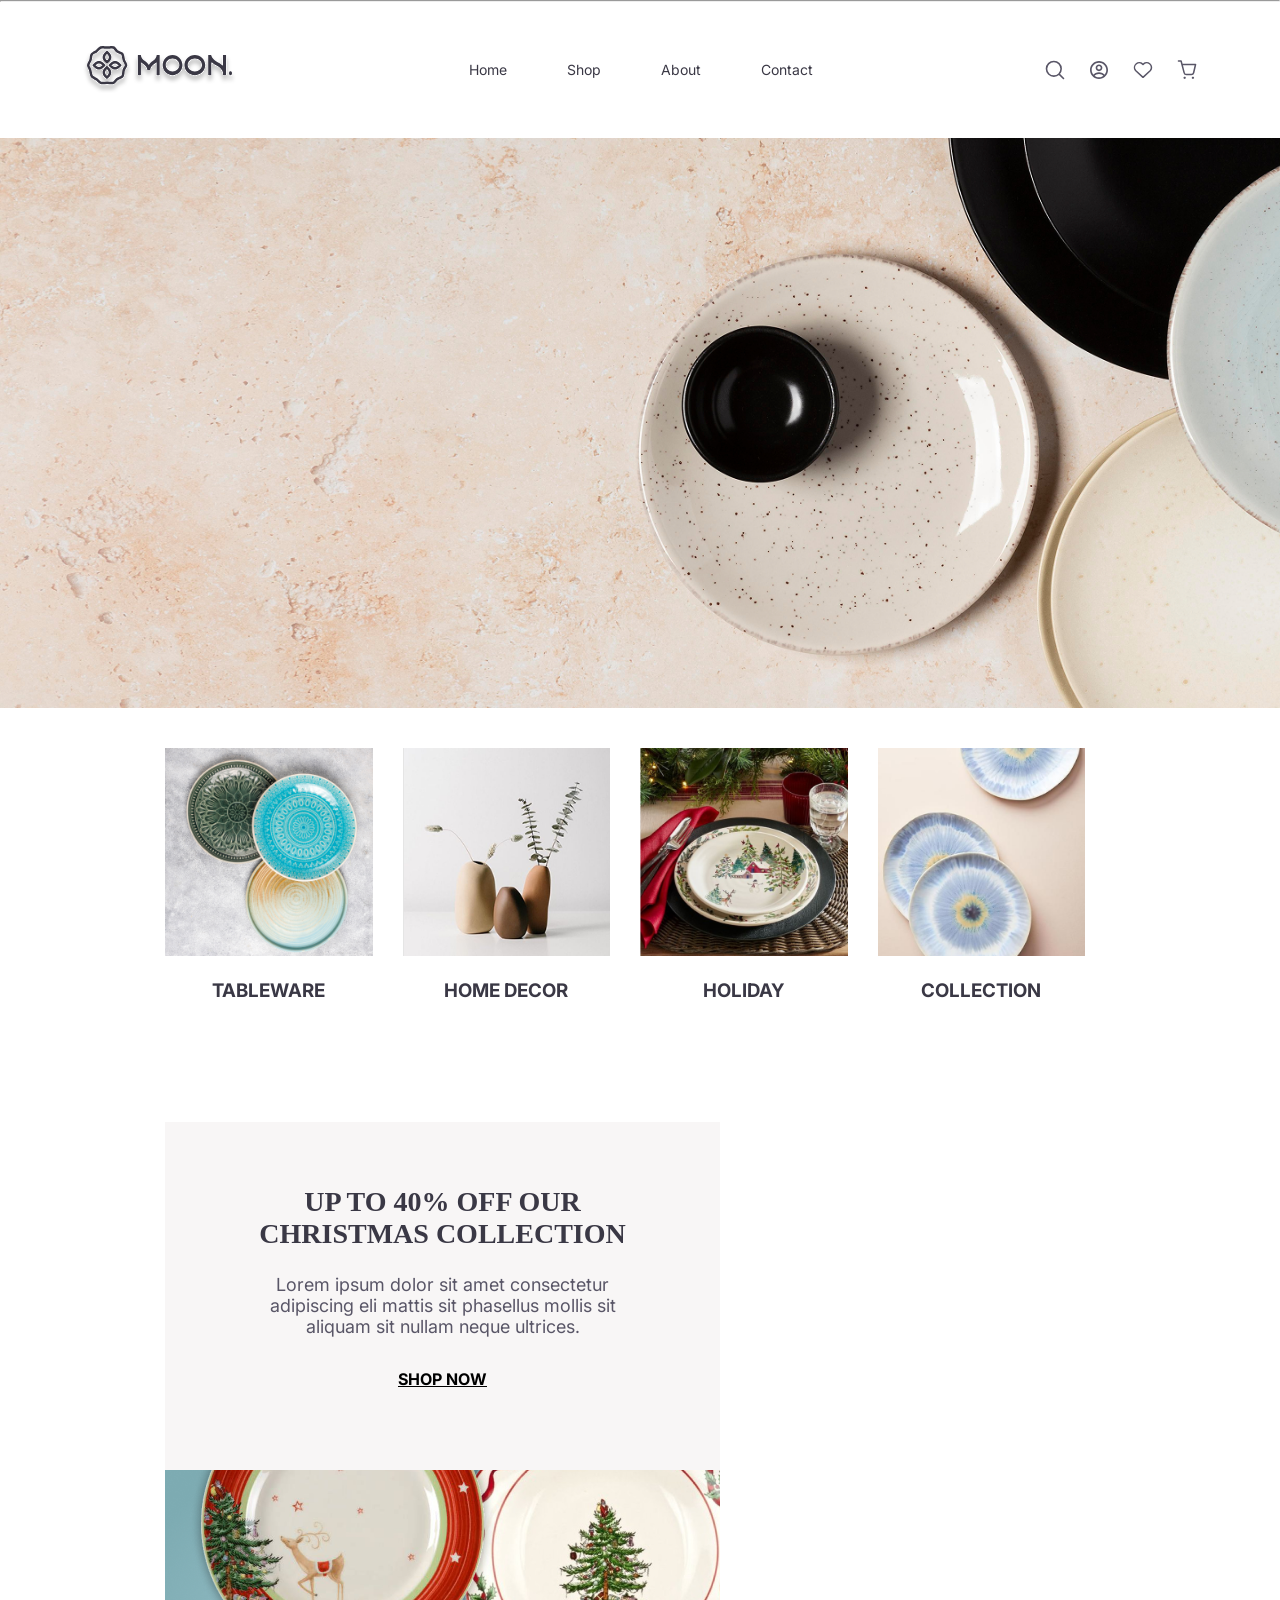
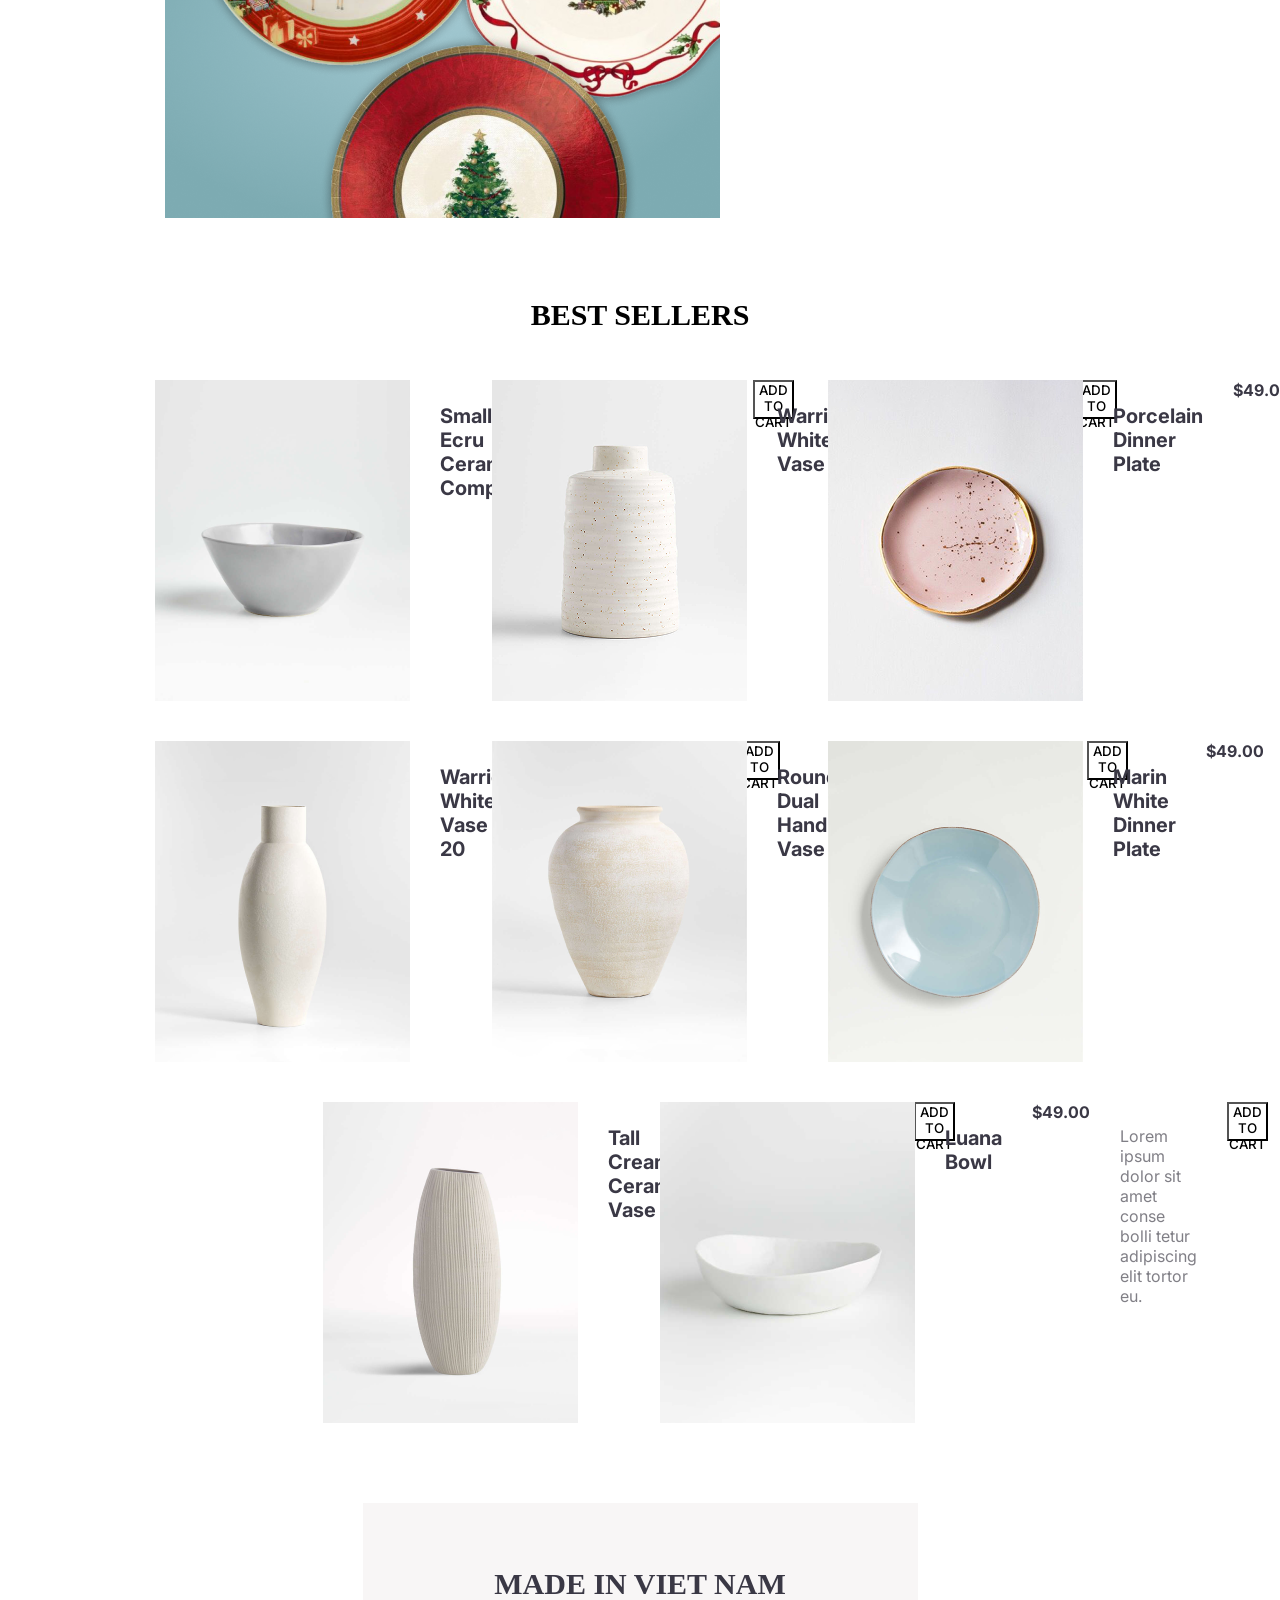
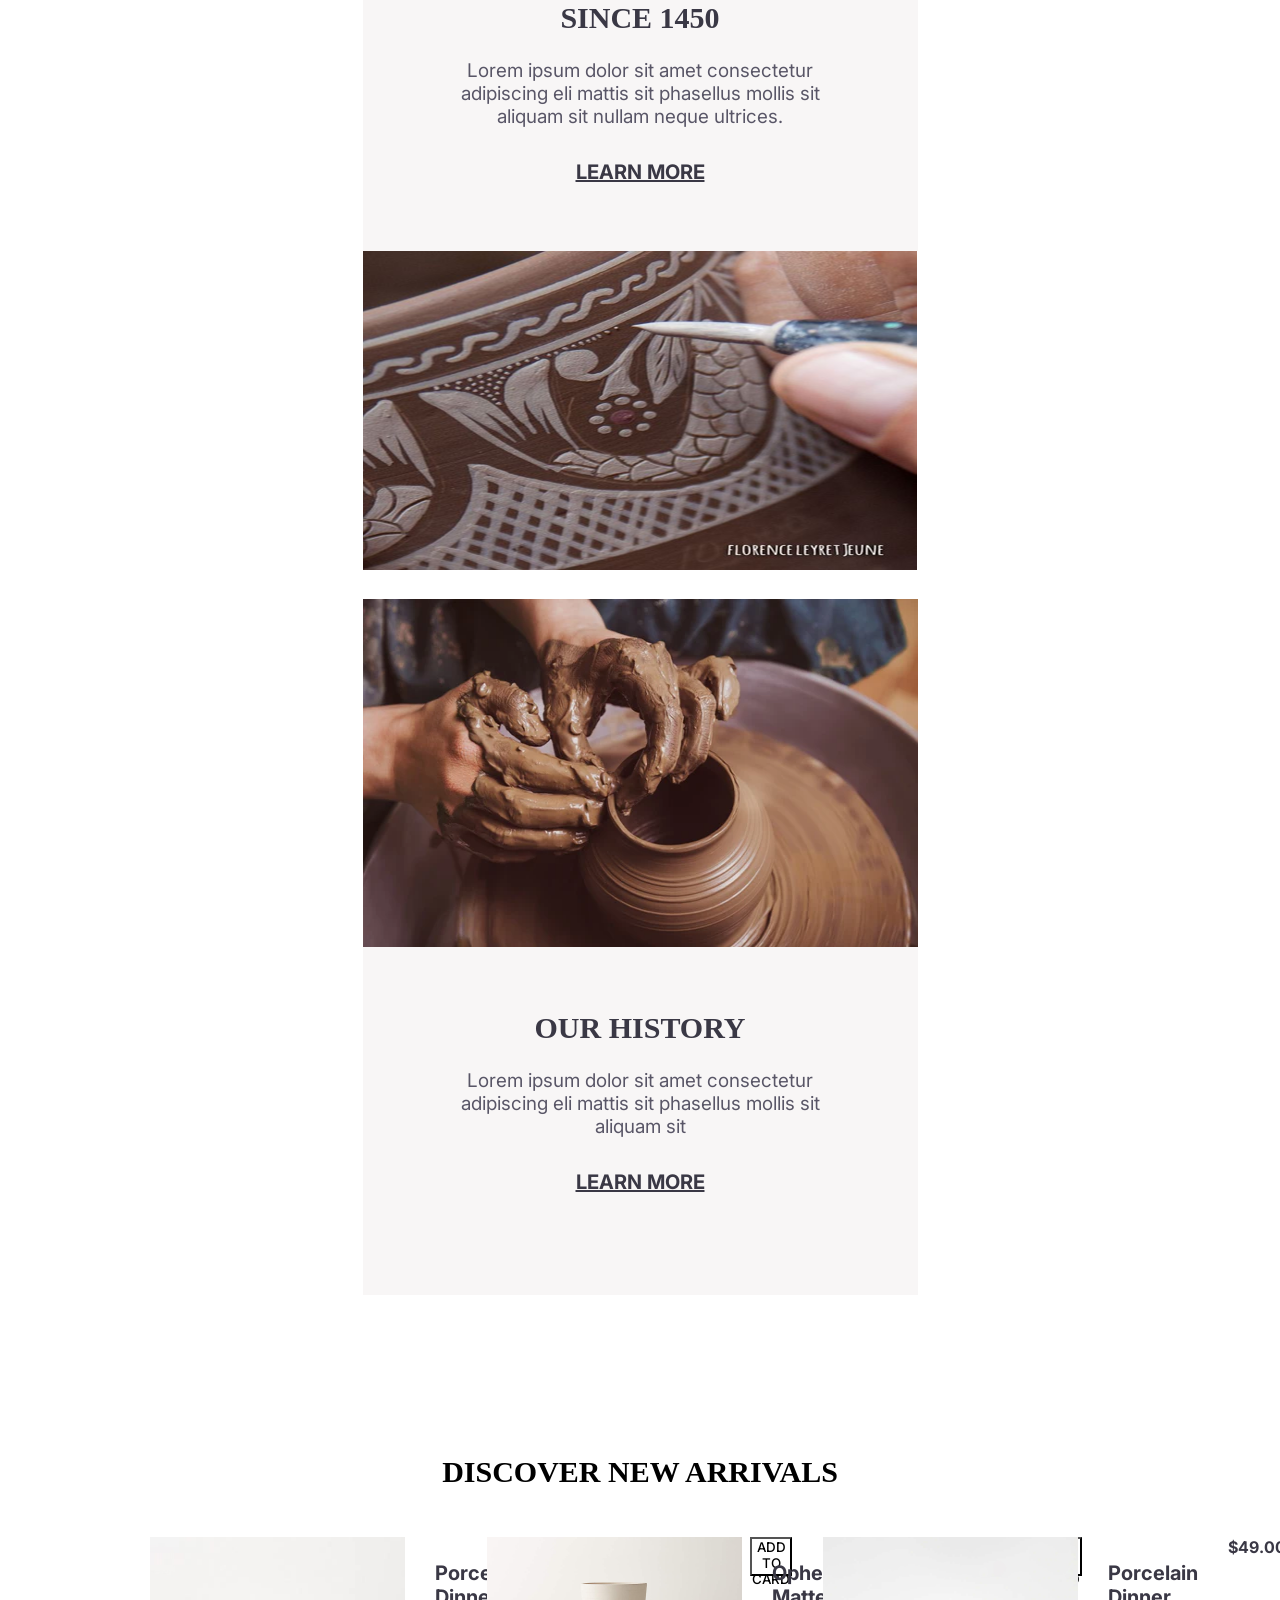
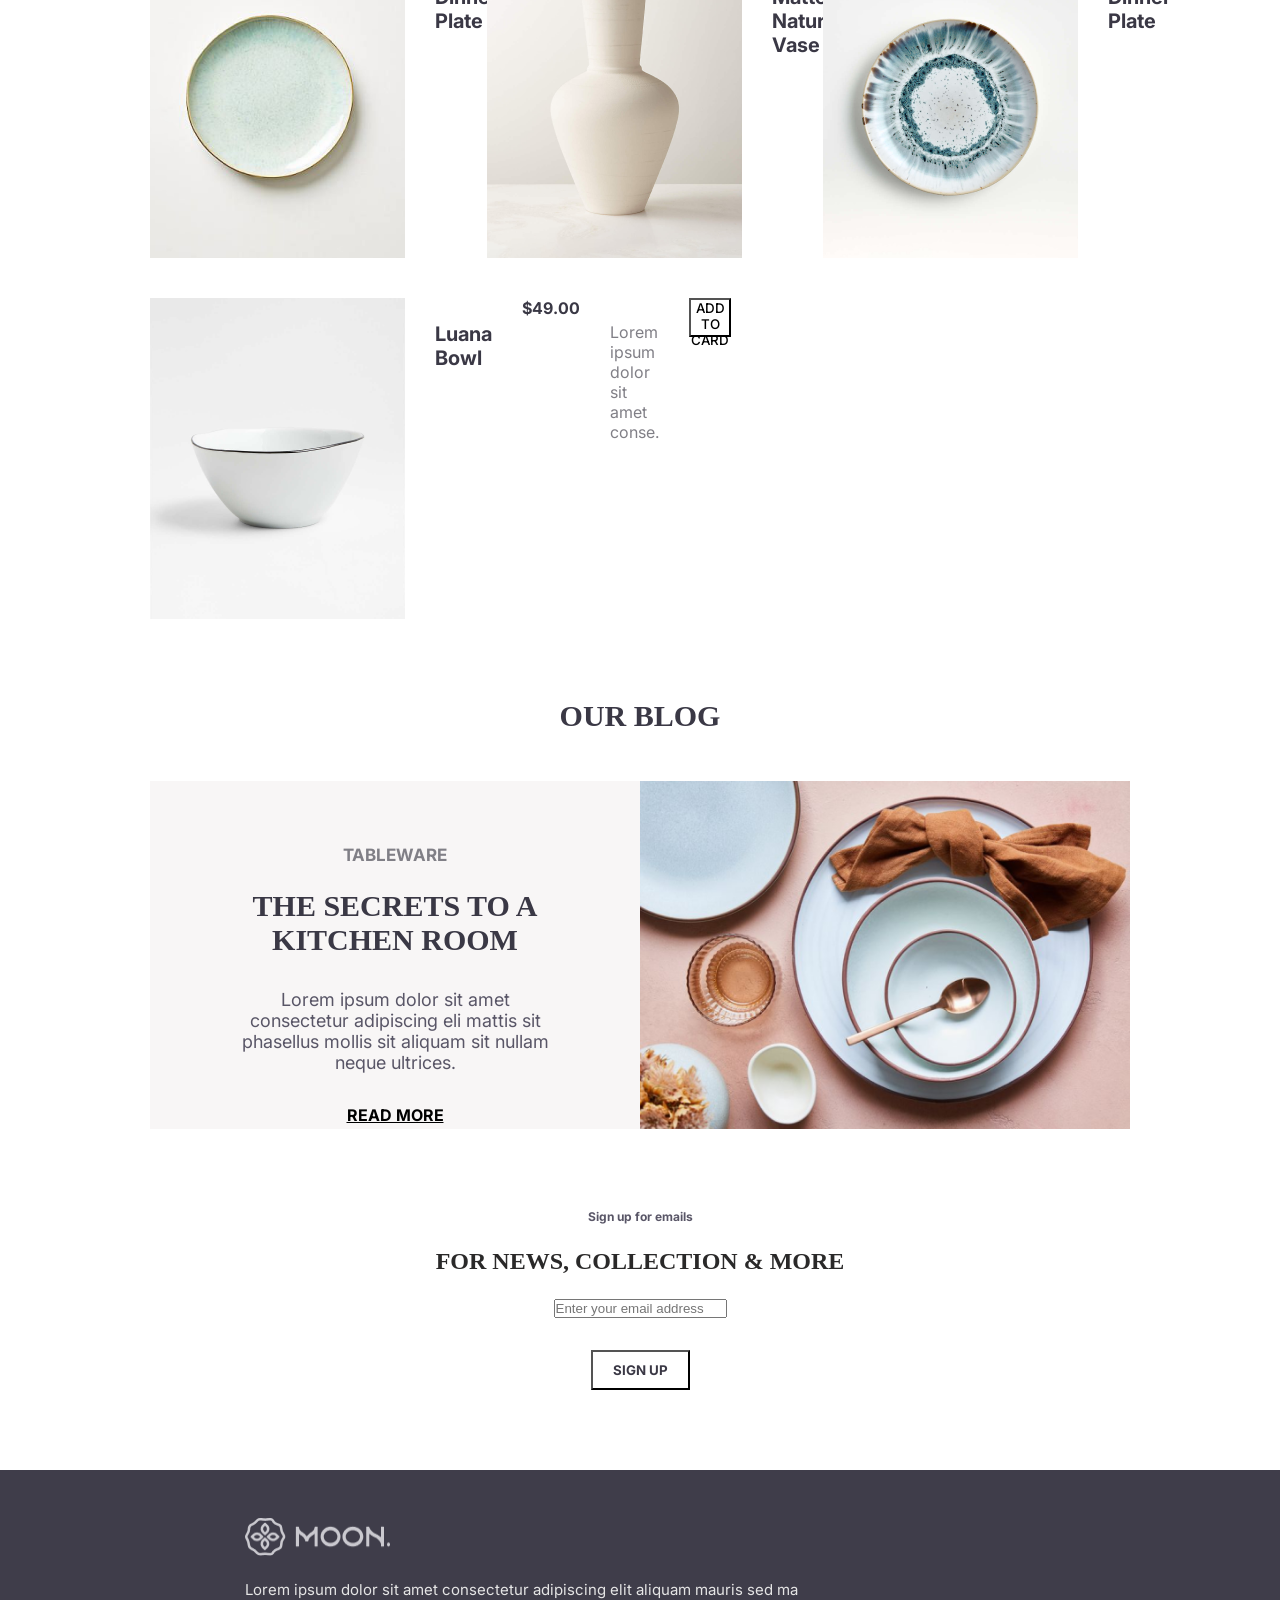
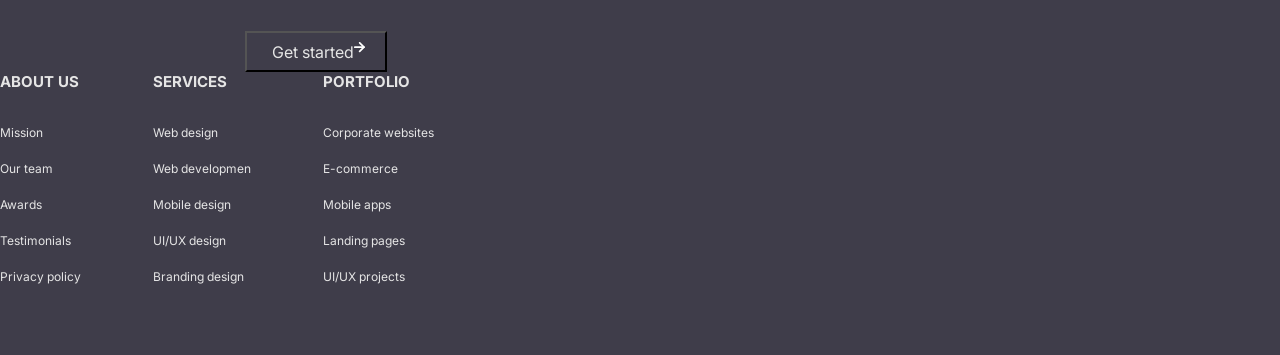
==== commit b790ec5e: "new" ====
--- a/index.html
+++ b/index.html
@@ -17,18 +17,21 @@
 
     <!-- this is the head of the page -->
 
-    <div class="cont"></div>
+
 
     <div class="header">
 
-
         <div class="menu">
-            <img src="./assets/img/bars-solid-full.svg" width="145px" height="38.33px">
-        </div>
+            <img src="./assets/img/bars-solid-full.svg">
+
+        </div>
+
+      
+
 
 
         <div class="logo">
-            <img src="./assets/img/logo.svg" width="145px" height="38.33px" />
+            <img src="./assets/img/logo.svg" />
         </div>
 
 
@@ -39,6 +42,7 @@
                 <li> <a href="#"> About</a></li>
                 <li> <a href="#"> Contact</a> </li>
             </ul>
+
         </div>
 
         <div class="icon">
@@ -50,300 +54,292 @@
             </ul>
         </div>
 
-        <div class="shopping"> <a href="#"> <img src="./assets/img/Shopping cart.svg" /> </a></div>
-
-
-    </div>
-
-
-    </div>
+
+
+
+    </div>
+
+
+
 
 
 
     <!-- This is a section num 1 -->
     <div class="slider">
-        <img src="./assets/img/flat-lay-composition-different-sized-plates 1.png" width="100% " height="640px" />
+        <img src="./assets/img/flat-lay-composition-different-sized-plates 1.png" />
     </div>
 
 
 
 
     <!-- This is a section num 2-->
+
+    <div class="collection-section">
+
+        <div class="collection">
+            <img src="./assets/img/tableware.png" />
+            <h3> TABLEWARE</h3>
+        </div>
+
+
+        <div class="collection">
+            <img src="./assets/img/home decor.png" />
+            <h3> HOME DECOR</h3>
+        </div>
+
+        <div class="collection">
+            <img src="./assets/img/holiday.png" />
+            <h3> HOLIDAY</h3>
+        </div>
+
+
+        <div class="collection">
+            <img src="./assets/img/Collection.png" />
+            <h3> COLLECTION</h3>
+        </div>
+
+
+    </div>
+
+
+
+    <!-- This is a section num 3-->
+
+    <div class="ecommerce">
+
+        <div class="grid">
+            <h3>UP TO 40% OFF OUR CHRISTMAS COLLECTION</h3>
+            <p>Lorem ipsum dolor sit amet consectetur adipiscing eli mattis sit phasellus mollis sit aliquam sit
+                nullam
+                neque ultrices.</p>
+            <a href="#"> SHOP NOW</a>
+        </div>
+
+        <div>
+            <img src="./assets/img/our Christmas collection.png" />
+        </div>
+
+
+    </div>
+
+
+
+
+    <!-- This is a section num 4  -->
+
+
+    <div class="v2">
+
+        <h1> BEST SELLERS </h1>
+
+        <div class="Bestsellers cont">
+
+
+            <div class="size">
+                <img src="./assets/img/Small Ecru Ceramic Compote $49.00.png" />
+                <h3>Small Ecru Ceramic Compote </h3>
+                <span>$49.00</span>
+                <p>Lorem ipsum dolor sit amet conse bolli tetur adipiscing elit.</p>
+                <button>ADD TO CART</button>
+            </div>
+
+
+            <div class="size">
+                <img src="./assets/img/Warrick White Vase 14 $49.png" />
+                <h3> Warrick White Vase 14 </h3>
+                <span>$49.00</span>
+                <p> Lorem ipsum dolor sit amet conse bolli tetur adipiscing elit tortor eu.</p>
+                <button>ADD TO CART</button>
+            </div>
+
+            <div class="size">
+                <img src="./assets/img/Porcelain Dinner Plate $49.00.png" />
+                <h3> Porcelain Dinner Plate </h3>
+                <span> $49.00 </span>
+                <p> Lorem ipsum dolor sit amet conse bolli tetur .</p>
+                <button>ADD TO CART</button>
+            </div>
+
+
+            <div class="size">
+                <img src="./assets/img/Warrick White Vase 20 $49.00.png" />
+                <h3> Warrick White Vase 20 </h3>
+                <span> $49.00 </span>
+                <p> Lorem ipsum dolor sit amet conse bolli tetur adipiscing elit tortor eu.</p>
+                <button>ADD TO CART</button>
+            </div>
+
+
+
+            <div class="size">
+                <img src="./assets/img/Rounded Dual Handled Vase $49.00.png" />
+                <h3> Rounded Dual Handled Vase </h3>
+                <span> $49.00 </span>
+                <p> Lorem ipsum dolor sit amet conse bolli tetur adipiscing elit tortor eu.</p>
+                <button>ADD TO CART</button>
+            </div>
+
+            <div class="size">
+                <img src="./assets/img/Marin White Dinner Plate $49.00.png" />
+                <h3> Marin White Dinner Plate </h3>
+                <span> $49.00 </span>
+                <p> Lorem ipsum dolor sit amet conse.</p>
+                <button>ADD TO CART</button>
+            </div>
+
+
+
+            <div class="size">
+                <img src="./assets/img/Tall Cream Ceramic Vase.png" />
+                <h3> Tall Cream Ceramic Vase </h3>
+                <span> $49.00 </span>
+                <p>Lorem ipsum dolor sit amet conse bolli tetur adipiscing elit. </p>
+                <button>ADD TO CART</button>
+            </div>
+            <div class="size">
+                <img src="./assets/img/Luana Bowl $49.00.png" />
+                <h3>Luana Bowl </h3>
+                <span> $49.00 </span>
+                <p> Lorem ipsum dolor sit amet conse bolli tetur adipiscing elit tortor eu.</p>
+                <button>ADD TO CART</button>
+            </div>
+        </div>
+    </div>
+
+
+
+
+
+    <!-- This is a section num 5 -->
+
+    <div class="row-sec cont">
+
+        <div class="row">
+            <h3> MADE IN VIET NAM <br /> SINCE 1450 </h3>
+            <p> Lorem ipsum dolor sit amet consectetur adipiscing eli mattis
+                sit phasellus mollis sit aliquam sit nullam
+                neque ultrices. </p>
+            <a href="#"> LEARN MORE</a>
+        </div>
+
+        <div class="imgg">
+            <img src="./assets/img/madeinvit.png" />
+        </div>
+
+
+
+        <div> <img src="./assets/img/our his.png" /> </div>
+
+        <div class="row">
+            <h3> OUR HISTORY</h3>
+            <p>Lorem ipsum dolor sit amet consectetur adipiscing eli mattis sit
+                phasellus mollis sit aliquam sit </p>
+            <a href="#"> LEARN MORE</a>
+        </div>
+
+
+    </div>
+
+
+
+    <!-- This is a section num 6 -->
+
+
+    <div class="v1 cont">
+        <h2> DISCOVER NEW ARRIVALS </h2>
+
+
+        <div class="Bestsellers">
+
+            <div class="size">
+                <img src="./assets/img/Porcelain Dinner Plate $49.png" />
+                <h3> Porcelain Dinner Plate</h3>
+                <span> $49.00 </span>
+                <p>Lorem ipsum dolor sit amet conse bolli tetur adipiscing elit tortor eu. </p>
+                <button> ADD TO CARD </button>
+            </div>
+
+
+            <div class="size">
+                <img src="./assets/img/Ophelia Matte Natural  Vase $49.00.png" />
+                <h3> Ophelia Matte Natural Vase</h3>
+                <span> $49.00 </span>
+                <p>Lorem ipsum dolor sit amet conse bolli tetur. </p>
+                <button>ADD TO CARD </button>
+
+            </div>
+            <div class="size">
+
+                <img src="./assets/img/Porcelain Dinner Plate.png" />
+                <h3>Porcelain Dinner Plate </h3>
+                <span> $49.00 </span>
+                <p> Lorem ipsum dolor sit amet conse bolli tetur adipiscing elit tortor eu.</p>
+                <button> ADD TO CARD </button>
+            </div>
+
+
+
+            <div class="size">
+                <img src="./assets/img/Luana Bowl $49.png" />
+                <h3> Luana Bowl </h3>
+                <span> $49.00 </span>
+                <p> Lorem ipsum dolor sit amet conse.</p>
+                <button> ADD TO CARD </button>
+
+
+            </div>
+        </div>
+
+
+    </div>
+
+
+    <!-- This is a section num 7 -->
+
     <div class="cont">
-        <div class="collection-section">
-
-            <div class="collection">
-                <img src="./assets/img/Collection.png" width="255px" height="261px" />
-                <h2> TABLEWARE</h2>
-            </div>
-
-
-            <div class="collection">
-                <img src="./assets/img/home decor.png" width="255px" height="261px" />
-                <h2> HOME DECOR</h2>
-            </div>
-
-            <div class="collection">
-                <img src="./assets/img/holiday.png" width="255px" height="261px" />
-                <h2> HOLIDAY</h2>
-            </div>
-
-
-            <div class="collection">
-                <img src="./assets/img/Collection.png" width="255px" height="261px" />
-                <h2> COLLECTION</h2>
-            </div>
-
-
-        </div>
-    </div>
-
-
-    <!-- This is a section num 3-->
-    <div class="cont">
-        <div class="ecommerce">
-
-            <div class="grid">
-                <h4>UP TO 40% OFF OUR CHRISTMAS COLLECTION</h4>
-                <p>Lorem ipsum dolor sit amet consectetur adipiscing eli mattis sit phasellus mollis sit aliquam sit
-                    nullam
-                    neque ultrices.</p>
-                <a href="#"> SHOP NOW</a>
-            </div>
-
-            <div>
-                <img src="./assets/img/our Christmas collection.png" width="555px" height="348px" />
-            </div>
-
-
-        </div>
-    </div>
-
-
-
-    <!-- This is a section num 4 -->
-
-
-    <div class="cont">
-
-        <div class="v2">
-            <h1> BEST SELLERS </h1>
-
-            <div class="Bestsellers">
-
-
-                <div class=" size">
-                    <img src="./assets/img/Small Ecru Ceramic Compote $49.00.png" width="289px" height="440px" />
-                    <h2>Small Ecru Ceramic Compote </h2>
-                    <span> $49.00 </span>
-                    <p>Lorem ipsum dolor sit amet conse bolli tetur adipiscing elit.</p>
-                    <button>ADD TO CART</button>
-                </div>
-
-
-                <div class="size">
-                    <img src="./assets/img/Warrick White Vase 14 $49.png" width="289px" height="440px" />
-                    <h2> Warrick White Vase 14 </h2>
-                    <span> $49.00 </span>
-                    <p> Lorem ipsum dolor sit amet conse bolli tetur adipiscing elit tortor eu.</p>
-                    <button>ADD TO CART</button>
-                </div>
-
-
-                <div class="size">
-                    <img src="./assets/img/Porcelain Dinner Plate $49.00.png" width="289px" height="440px" />
-                    <h2> Porcelain Dinner Plate </h2>
-                    <span> $49.00 </span>
-                    <p> Lorem ipsum dolor sit amet conse bolli tetur .</p>
-                    <button>ADD TO CART</button>
-                </div>
-
-
-                <div class="size">
-                    <img src="./assets/img/Warrick White Vase 20 $49.00.png" width="289px" height="440px" />
-                    <h2> Warrick White Vase 20 </h2>
-                    <span> $49.00 </span>
-                    <p> Lorem ipsum dolor sit amet conse bolli tetur adipiscing elit tortor eu.</p>
-                    <button>ADD TO CART</button>
-                </div>
-
-                <div class="size">
-                    <img src="./assets/img/Rounded Dual Handled Vase $49.00.png" width="289px" height="440px" />
-                    <h2> Rounded Dual Handled Vase </h2>
-                    <span> $49.00 </span>
-                    <p> Lorem ipsum dolor sit amet conse bolli tetur adipiscing elit tortor eu.</p>
-                    <button>ADD TO CART</button>
-                </div>
-
-
-                <div class="size">
-                    <img src="./assets/img/Marin White Dinner Plate $49.00.png" width="289px" height="440px" />
-                    <h2> Marin White Dinner Plate </h2>
-                    <span> $49.00 </span>
-                    <p> Lorem ipsum dolor sit amet conse.</p>
-                    <button>ADD TO CART</button>
-                </div>
-
-
-                <div class="size">
-                    <img src="./assets/img/Tall Cream Ceramic Vase.png" width="289px" height="440px" />
-                    <h2> Tall Cream Ceramic Vase </h2>
-                    <span> $49.00 </span>
-                    <p>Lorem ipsum dolor sit amet conse bolli tetur adipiscing elit. </p>
-                    <button>ADD TO CART</button>
-                </div>
-
-
-                <div class="size">
-                    <img src="./assets/img/Luana Bowl $49.00.png" width="289px" height="440px" />
-                    <h2>Luana Bowl </h2>
-                    <span> $49.00 </span>
-                    <p> Lorem ipsum dolor sit amet conse bolli tetur adipiscing elit tortor eu.</p>
-                    <button>ADD TO CART</button>
-                </div>
-
-
-            </div>
-        </div>
-    </div>
-
-
-
-
-    <!-- This is a section num 5 -->
-    <div class="cont">
-        <div class="row-sec">
-
-            <div class="row">
-                <h2> MADE IN VIET NAM <br /> SINCE 1450 </h2>
-                <p> Lorem ipsum dolor sit amet consectetur adipiscing eli mattis
-                    sit phasellus mollis sit aliquam sit nullam
-                    neque ultrices. </p>
-                <a href="#"> LEARN MORE</a>
-            </div>
-
-            <div class="imgg"> <img src="./assets/img/madeinvit.png" width="555px" height="348px" /> </div>
-        </div>
-
-
-
-        <div class="row-sec">
-
-            <div> <img src="./assets/img/our his.png" width="555px" height="348px" /> </div>
-
-            <div class="row">
-                <h2> OUR HISTORY</h2>
-                <p>Lorem ipsum dolor sit amet consectetur adipiscing eli mattis sit
-                    phasellus mollis sit aliquam sit </p>
-                <a href="#"> LEARN MORE</a>
-            </div>
-
-        </div>
-    </div>
-   
-
-
-
-
-
-
-    <!-- This is a section num 6 -->
-
-    <div class="v1">
-        <div class="cont">
-            <div class="Bestsellers">
-
-                <h1> DISCOVER NEW ARRIVALS </h1>
-
-
-                <div class="size">
-                    <img src="./assets/img/Porcelain Dinner Plate $49.png" width="255px " height="383px" />
-                    <h2> Porcelain Dinner Plate</h2>
-                    <span> $49.00 </span>
-                    <p>Lorem ipsum dolor sit amet conse bolli tetur adipiscing elit tortor eu. </p>
-                    <button> ADD TO CARD </button>
-                </div>
-
-
-                <div class="size">
-                    <img src="./assets/img/Ophelia Matte Natural  Vase $49.00.png" width="255px " height="383px" />
-                    <h2> Ophelia Matte Natural Vase</h2>
-                    <span> $49.00 </span>
-                    <p>Lorem ipsum dolor sit amet conse bolli tetur. </p>
-                    <button>ADD TO CARD </button>
-
-                </div>
-                <div class="size">
-
-                    <img src="./assets/img/Porcelain Dinner Plate.png" width="255px " height="383px" />
-                    <h2>Porcelain Dinner Plate </h2>
-                    <span> $49.00 </span>
-                    <p> Lorem ipsum dolor sit amet conse bolli tetur adipiscing elit tortor eu.</p>
-                    <button> ADD TO CARD </button>
-                </div>
-
-
-
-                <div class="size">
-                    <img src="./assets/img/Luana Bowl $49.png" width="255px" height="383px" />
-                    <h2> Luana Bowl </h2>
-                    <span> $49.00 </span>
-                    <p> Lorem ipsum dolor sit amet conse.</p>
-                    <button> ADD TO CARD </button>
-
-
-                </div>
-            </div>
-
-        </div>
-    </div>
-
-
-    <!-- This is a section num 7 -->
-    <div class="cont">
-        <div class="ecommerce">
-
-            <h1> OUR BLOG </h1>
-
-            <div class="grid">
-                <h3>TABLEWARE</h3>
-                <h2>THE SECRETS TO A KITCHEN ROOM </h2>
+
+        <h4> OUR BLOG </h4>
+        <div class="ecommerces">
+            <div class="blog">
+                <h2>TABLEWARE</h2>
+                <h3>THE SECRETS TO A KITCHEN ROOM </h3>
                 <p>Lorem ipsum dolor sit amet consectetur adipiscing eli mattis sit phasellus mollis sit aliquam sit
                     nullam
                     neque ultrices.</p>
                 <a href="#"> READ MORE</a>
             </div>
 
-            <div class="imgg"> <img src="./assets/img/table ware.png" width="555px" height="348px" />
-            </div>
-
-
-        </div>
-
-    </div>
-
-   
+            <div class="imgg">
+                <img src="./assets/img/table ware.png" />
+            </div>
+
+
+
+        </div>
+
+    </div>
+
+
 
 
 
 
     <!-- This is a section num 8 -->
-    <div class="cont">
-        <div class="sign">
-
-            <p> Sign up for emails </p>
-            <h1> FOR NEWS, COLLECTION & MORE </h1>
-
-            <form>
-                <input type="email" placeholder="Enter your email address" name="email">
-
-            </form>
-
-            <button> SIGN UP </button>
-
-        </div>
-
-    </div>
+
+    <div class="sign">
+
+        <p> Sign up for emails </p>
+        <h2> FOR NEWS, COLLECTION & MORE </h2>
+
+        <form>
+            <input type="email" placeholder="Enter your email address" name="email">
+
+        </form>
+
+        <button> SIGN UP </button>
+
+    </div>
+
 
 
 
@@ -354,13 +350,13 @@
         <div class="footer-item1">
             <img src="./assets/img/logo.png" />
             <p>Lorem ipsum dolor sit amet consectetur adipiscing elit aliquam mauris sed ma</p>
-            <button class="arrow-img"> Get started <img src="./assets/img/Arrow Right.svg" width="11px" height="11px" />
+            <button class="arrow-img"> Get started <img src="./assets/img/Arrow Right.svg" />
             </button>
         </div>
 
         <div class="footer-item2">
             <div>
-                <h1> ABOUT US </h1>
+                <h2> ABOUT US </h2>
 
                 <a href="#"> Mission</a>
                 <br /> <br />
@@ -381,7 +377,7 @@
 
 
             <div>
-                <h1> SERVICES </h1>
+                <h2> SERVICES </h2>
 
                 <a href="#">Web design </a>
                 <br /> <br />
@@ -400,7 +396,7 @@
 
 
             <div>
-                <h1> PORTFOLIO</h1>
+                <h2> PORTFOLIO</h2>
 
                 <a href="#"> Corporate websites </a>
                 <br /> <br />
--- a/assets/css/main.css
+++ b/assets/css/main.css
@@ -19,16 +19,19 @@
     align-items: center;
 }*/
 
+
 .cont {
-    width: calc(100% -300px);
+    /*
+    padding-left: 165px;
+    padding-right: 165px;*/
+    justify-content: center;
     margin: 0 auto;
-    padding-left: 165px;
-    padding-right: 165px;
+    width: calc(100% - 300px);
+
 }
 
 
 .header {
-
     align-items: center;
     flex-wrap: wrap;
     display: flex;
@@ -41,9 +44,10 @@
     display: none;
 }
 
+/*
 .shopping {
     display: none;
-}
+}*/
 
 .list ul {
     font-size: 14px;
@@ -71,8 +75,8 @@
 .collection-section {
     flex-wrap: wrap;
     padding-top: 40px;
-    /* padding-bottom: 40px;
-    margin: 0px 165px;*/
+    padding-bottom: 40px;
+    margin: 0px 165px;
     display: flex;
     text-align: center;
     gap: 30px;
@@ -82,7 +86,7 @@
 
 .collection {
 
-    width: calc((100% - 90px) /4);
+    width: calc((100% - 90px) / 4);
 }
 
 img {
@@ -90,15 +94,13 @@
     display: block;
 }
 
-h2 {
+.collection h3 {
     margin-top: 23px;
     color: var(--primary-color);
-
-}
-
-.collection h2 {
-    font-family: var(--primaryfont);
-}
+    font-family: var(--primaryfont);
+}
+
+
 
 
 .Bestsellers {
@@ -106,23 +108,27 @@
     display: flex;
     gap: 40px;
     text-align: left;
-
-}
-
-
-
-.Bestsellers h2 {
+    padding-bottom: 80px;
+
+}
+
+
+
+.Bestsellers h3 {
 
     padding-bottom: 12px;
     color: var(--primary-color);
-    font-size: 14px;
-    font-family: var(--primaryfont);
+    font-family: var(--primaryfont);
+    padding-top: 24px;
+    font-size: 20px;
+    text-align: left;
 }
 
 .Bestsellers p {
     font-family: var(--primaryfont);
     font-size: 16px;
     color: #807F86;
+    padding-top: 24px;
     width: 255px;
     height: 32px;
     padding-bottom: 58px;
@@ -134,49 +140,53 @@
     font-size: 16px;
     color: var(--primary-color);
     font-weight: bold;
-    padding: 0px 0px 0px 0px;
+    padding: 0px;
     margin: 0px 0px 0px 0px;
 }
 
 
 .Bestsellers button {
-    width: 265px;
+
+    width: 270px;
     height: 39px;
     font-family: var(--primaryfont);
     font-weight: 500;
     background-color: white;
-}
-
-.v2 {
-    padding-bottom: 80px;
-    /*
-    background-color: #EEEEEE;*/
-}
-
-
-
-
-.Bestsellers h1 {
-    padding-left: 370px;
-    padding-right: 300px;
-    padding-top: 80px;
-    /*
-    padding-bottom: 48px;*/
-    font-size: 30px;
-    text-align: center;
-}
-
-
-.v2 h1 {
-
+
+
+}
+
+.v1 h2 {
     padding-top: 80px;
     padding-bottom: 48px;
     font-size: 30px;
     text-align: center;
+
+}
+
+
+
+
+/*
+.v2 {
+
+   padding-bottom: 80px;
+    background-color: #EEEEEE;
+}*/
+
+
+
+
+.v2 h1 {
+
+    padding-top: 80px;
+    padding-bottom: 48px;
+    font-size: 30px;
+    text-align: center;
 }
 
 .size {
-    width: calc((100% - 120px) /4);
+    width: calc((100% - 120px) / 4);
 }
 
 
@@ -184,20 +194,27 @@
 .ecommerce {
     display: flex;
     flex-wrap: wrap;
+    padding-left: 165px;
+    padding-right: 165px;
+    padding-top: 80px;
+}
+
+.ecommerce h3 {
     /*
-    padding-left: 165px;
-    padding-right: 165px;*/
-    padding-top: 80px;
-}
-
-.ecommerce h1 {
     padding-left: 500px;
-    padding-right: 500 px;
-    padding-top: 0px;
+    padding-right: 500px;
+    */
+
+    color: var(--primary-color);
+    padding-top: 64px;
+    padding-bottom: 24px;
     margin: 0;
-    padding-bottom: 48px;
-    text-align: center;
-}
+    font-size: 30px;
+    text-align: center;
+    justify-content: center;
+}
+
+
 
 
 .grid {
@@ -207,17 +224,7 @@
     height: 348px;
 }
 
-.grid h2 {
-    /*
-    padding-top: 64px;*/
-    padding-bottom: 0px;
-    padding-left: 78.5px;
-    padding-right: 78.5px;
-    font-size: 28px;
-
-}
-
-h4 {
+.grid h3 {
 
     padding-top: 64px;
     padding-bottom: 0px;
@@ -227,16 +234,26 @@
 
 }
 
-
-h3 {
+/*
+h3{
+
     padding-top: 64px;
-    /*
-    padding-bottom: 24px;*/
+    padding-bottom: 0px;
+    padding-left: 78.5px;
+    padding-right: 78.5px;
+    font-size: 28px;
+
+}
+
+
+h2 {
+    padding-top: 64px;
+    padding-bottom: 24px;
     font-family: var(--primaryfont);
     color: #807F86;
     font-size: 18px;
     font-weight: 600;
-}
+}*/
 
 .grid p {
     padding-top: 24px;
@@ -259,7 +276,7 @@
 
     padding-bottom: 64px;
     font-size: 16px;
-    color: #595667;
+    color: black;
     font-family: var(--primaryfont);
     font-weight: bold;
 
@@ -270,6 +287,7 @@
     display: flex;
     flex-wrap: wrap;
     margin-top: 0px;
+    padding-bottom: 80px;
 }
 
 
@@ -280,7 +298,7 @@
     height: 348px;
 }
 
-.row h2 {
+.row h3 {
     color: var(--primary-color);
     padding-top: 64px;
     padding-bottom: 24px;
@@ -330,7 +348,7 @@
     font-size: 12px;
 }
 
-.sign h1 {
+.sign h2 {
     color: rgb(42, 41, 41);
     padding-bottom: 24px;
 }
@@ -340,10 +358,13 @@
 }
 
 .sign button {
-    padding-bottom: 15px;
-    padding-left: 24px;
-    padding-right: 24px;
-    padding-top: 15px;
+    
+    padding-bottom: 10px;
+    padding-left: 20px;
+    padding-right: 20px;
+    padding-top: 10px;
+    justify-content: center;
+   
     background-color: white;
     font-family: var(--primaryfont);
     font-weight: bold;
@@ -410,16 +431,105 @@
     font-family: var(--primaryfont);
 }
 
-.footer-item2 h1 {
+.footer-item2 h2 {
     padding-bottom: 32px;
     color: var(--secondary-color);
-    font-size: 12px;
-    font-family: var(--primaryfont);
-
-}
-
-
-@media screen and (min-width:0px) and (max-width:996px) {
+    font-size: 15px;
+    font-family: var(--primaryfont);
+
+}
+
+
+
+
+.ecommerces{
+    display: flex;
+    flex-wrap: nowrap;
+}
+
+
+.cont h4 {
+    /*
+    padding-left: 500px;
+    padding-right: 500px;
+    */
+    color: var(--primary-color);
+    /*
+    padding-top: 64px;
+   */
+   
+   padding-bottom: 48px;
+    margin: 0;
+    font-size: 30px;
+    text-align: center;
+    justify-content: center;
+    font-style: bold;
+}
+
+
+
+.blog {
+    text-align: center;
+    background-color: #f8f6f6;
+    width: 555px;
+    height: 348px;
+}
+
+.blog h2 {
+    font-family: var(--primaryfont);
+    color: #807F86;
+    padding-top: 64px;
+    padding-bottom: 0px;
+    padding-left: 78.5px;
+    padding-right: 78.5px;
+    font-size: 17px;
+
+}
+
+.blog h3 {
+    padding-top: 24px;
+    padding-bottom: 32px;
+    padding-left: 83px;
+    padding-right: 83px;
+    text-align: center;
+    font-size: 30px;
+    color: var(--primary-color);
+
+}
+
+.blog p {
+
+    padding-bottom: 32px;
+    padding-left: 83px;
+    padding-right: 83px;
+    text-align: center;
+    font-size: 18px;
+    color: #595667;
+    font-family: var(--primaryfont);
+}
+
+
+.imgg {
+    width: 555px;
+    height: 348px;
+    display: flex;
+}
+
+.blog a {
+
+    padding-bottom: 64px;
+    font-size: 16px;
+    color: black;
+    font-family: var(--primaryfont);
+    font-weight: bold;
+
+}
+
+
+
+
+
+@media screen and (min-width:0px) and (max-width:1115px) { 
     .list ul {
         display: none;
     }
@@ -433,14 +543,10 @@
         display: flex;
         justify-content: center;
         align-items: center;
-    }
-
-    .shopping {
-        display: flex;
-        flex-wrap: wrap;
-        justify-content: center;
-        align-items: center;
-    }
+        width: 20px;
+    }
+
+
 
     .logo {
         flex-wrap: wrap;
@@ -451,38 +557,68 @@
 
 }
 
-
-
-@media screen and (min-width:0px) and (max-width:500px) {
+@media  screen and (min-width:0px) and (max-width:404px) {
+    
+    .list ul {
+        display: none;
+    }
+
+    .icon ul {
+        display: none;
+    }
+
+    .menu {
+        flex-wrap: wrap;
+        display: flex;
+        justify-content: center;
+        align-items: center;
+        width: 20px;
+    }
+
+
+
+    .logo {
+        flex-wrap: wrap;
+        display: flex;
+        justify-content: center;
+        align-items: center;
+    }
+}
+
+
+
+
+@media screen and (min-width:0px) and (max-width:500px) { 
 
     .collection-section .collection {
-        width: calc((100% - (1*30px)) / 1);
-    }
-
-
-}
-
-@media screen and (min-width:501px) and (max-width:700px) {
+        width: calc((100% - (1 * 30px)) / 1);
+    }
+
+
+}
+
+@media screen and (min-width:501px) and (max-width:600px) { 
 
     .collection-section .collection {
-        width: calc((100% - (2*30px)) / 2);
-    }
-
-
-}
-
-@media screen and (min-width:701px) and (max-width:1000px) {
+        width: calc((100% - (2 * 30px)) / 2);
+    }
+
+
+}
+
+@media screen and (min-width:601px) and (max-width:1000px) { 
 
     .collection-section .collection {
-        width: calc((100% - (3*30px)) / 3);
-    }
-
-}
-
-@media screen and (min-width:1001px) and (max-width:1450px) {
+        width: calc((100% - (3 * 30px)) / 3);
+    }
+
+}
+
+@media screen and (min-width:1001px) and (max-width:1450px) { 
+    
 
     .collection-section .collection {
-        width: calc((100% - (4*30px)) / 4);
+        width: calc((100% - (4 * 30px)) / 4);
     }
 
 }
@@ -496,7 +632,7 @@
     }
 
     .Bestsellers .size {
-        width: calc((100% - (1*30px)) / 1);
+        width: calc((100% - (1 * 30px)) / 1);
 
     }
 
@@ -509,21 +645,23 @@
 
 @media screen and (min-width:921px) and (max-width:1000px) {
     .Bestsellers .size {
-        width: calc((100% - (2*30px)) / 2);
+        width: calc(( 100% - (2 * 30px)) / 2);
     }
 
 }
 
 @media screen and (min-width:1001px) and (max-width:1400px) {
     .Bestsellers .size {
-        width: calc((100% - (3*30px)) / 3);
+        width: calc(( 100% - (3 * 30px)) / 3);
+        display: flex;
+        gap: 30px;
     }
 
 }
 
 @media screen and (min-width:921px) and (max-width:1000px) {
     .Bestsellers .size {
-        width: calc((100% - (4*30px)) / 4);
+        width: calc(( 100% - (4 * 30px)) / 4);
     }
 
 }
